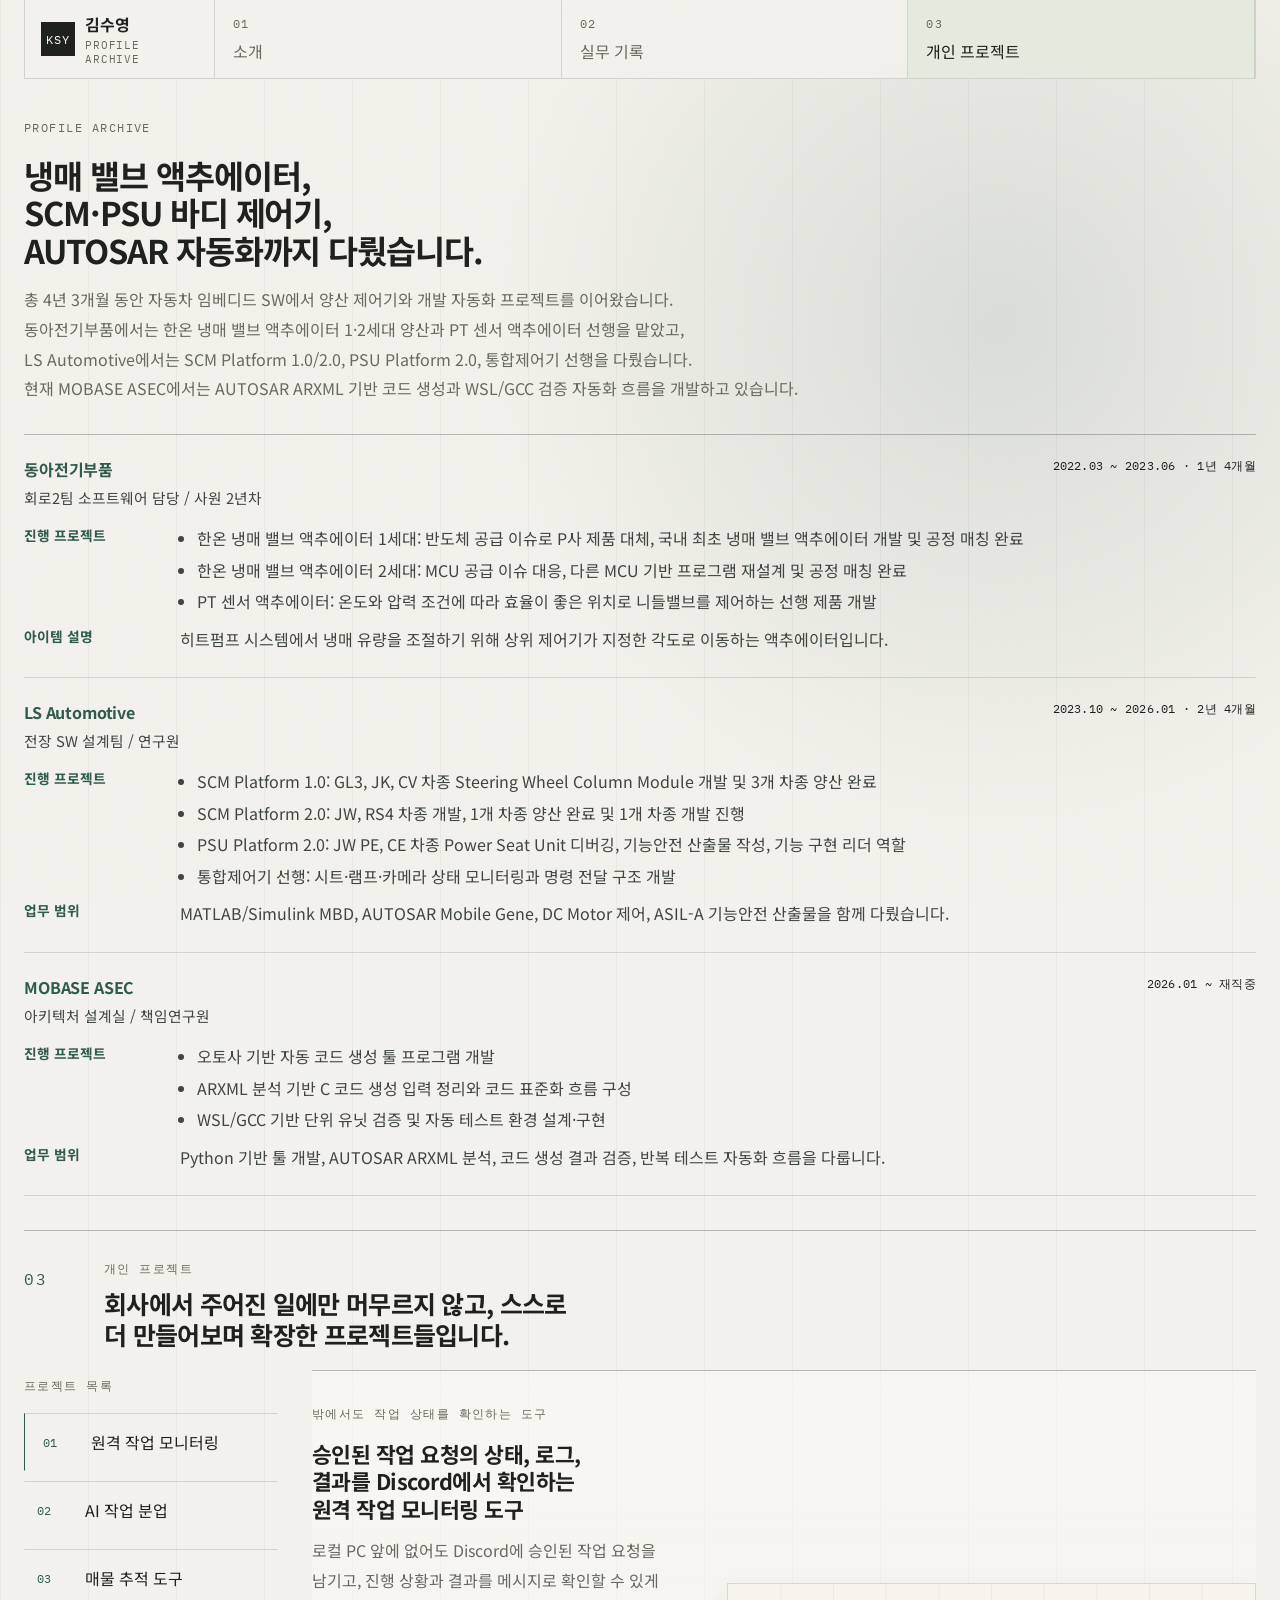
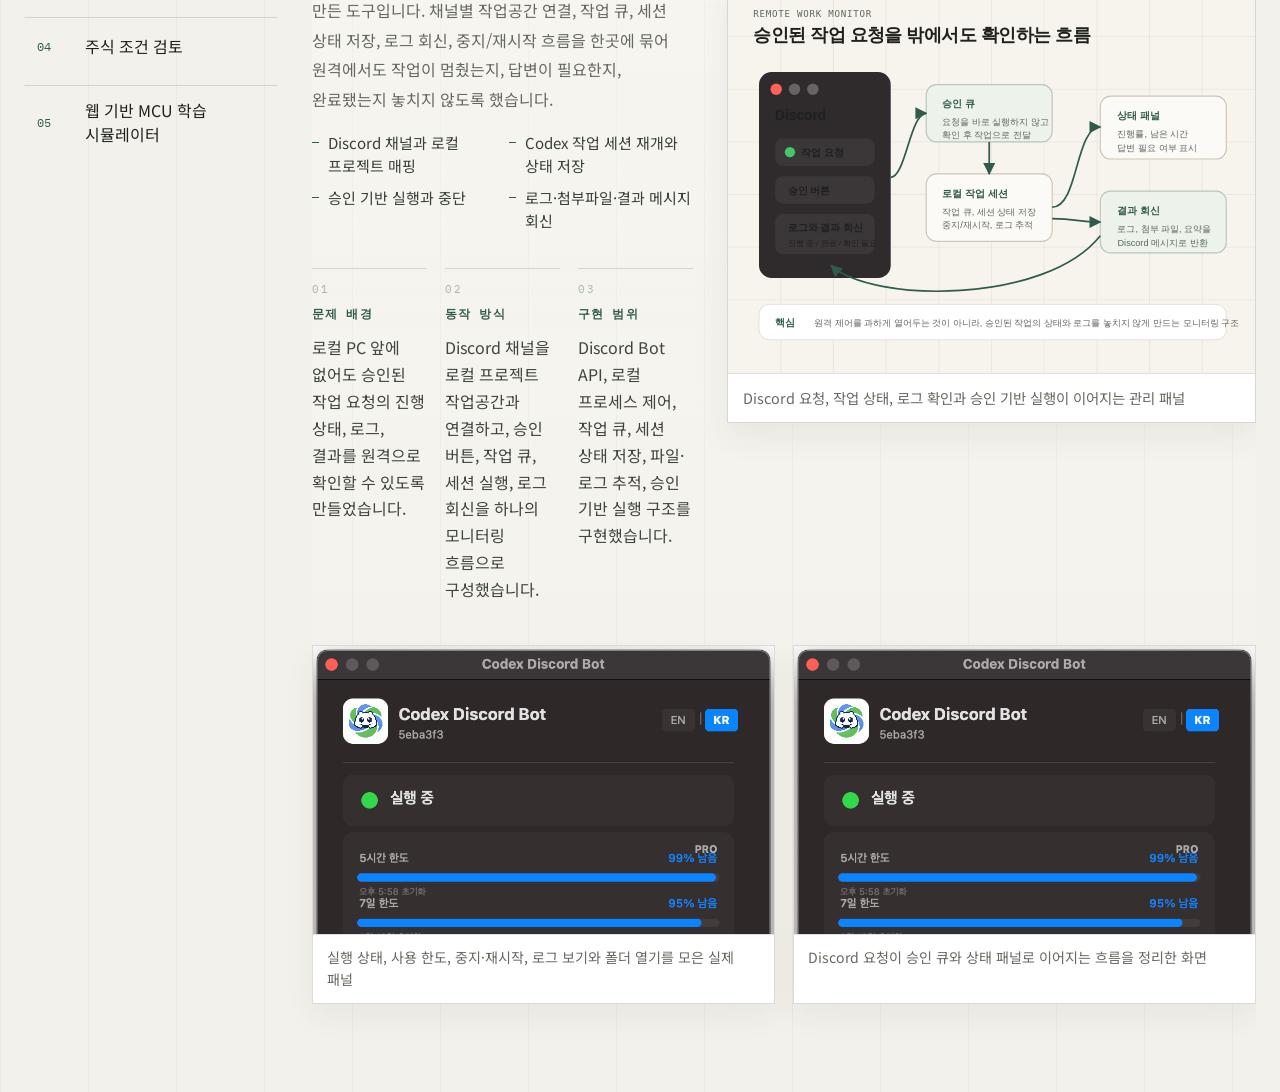
==== index.html @ 0f44d592 "Restructure career records from resume sources" ====
<!doctype html>
<html lang="ko">
  <head>
    <meta charset="UTF-8" />
    <meta name="viewport" content="width=device-width, initial-scale=1.0" />
    <title>김수영 | Profile Archive</title>
    <meta
      name="description"
      content="한온 냉매 밸브 액추에이터, SCM·PSU 바디 제어기, AUTOSAR 코드 생성 자동화 경험을 정리한 김수영의 프로필 아카이브입니다."
    />
    <meta property="og:title" content="김수영 | Profile Archive" />
    <meta
      property="og:description"
      content="반복되는 문제를 구조화하고, 상태와 기록, 검증이 남는 도구로 바꾸는 개발자의 프로필 아카이브입니다."
    />
    <meta property="og:type" content="website" />
    <meta property="og:image" content="./site_preview.png" />
    <link rel="preconnect" href="https://fonts.googleapis.com" />
    <link rel="preconnect" href="https://fonts.gstatic.com" crossorigin />
    <link
      href="https://fonts.googleapis.com/css2?family=IBM+Plex+Mono:wght@400;500;600&family=Noto+Sans+KR:wght@400;500;600;700;800&display=swap"
      rel="stylesheet"
    />
    <link rel="stylesheet" href="./styles.css" />
  </head>
  <body>
    <a class="skip-link" href="#content">본문으로 건너뛰기</a>

    <header class="site-header">
      <a class="brand" href="#top" aria-label="처음으로">
        <span class="brand-mark">KSY</span>
        <span>
          <strong>김수영</strong>
          <small>profile archive</small>
        </span>
      </a>

      <nav class="tab-nav" aria-label="주요 화면">
        <button class="tab-button" type="button" data-panel="intro">
          <span>01</span>
          소개
        </button>
        <button class="tab-button" type="button" data-panel="career">
          <span>02</span>
          실무 기록
        </button>
        <button class="tab-button is-active" type="button" data-panel="projects">
          <span>03</span>
          개인 프로젝트
        </button>
      </nav>
    </header>

    <main id="content" class="site-main">
      <section id="top" class="hero">
        <div class="hero-copy">
          <p class="eyebrow">Profile archive</p>
          <h1>냉매 밸브 액추에이터,<br />SCM·PSU 바디 제어기,<br />AUTOSAR 자동화까지 다뤘습니다.</h1>
          <p>
            총 4년 3개월 동안 자동차 임베디드 SW에서 양산 제어기와 개발 자동화 프로젝트를 이어왔습니다.<br />
            동아전기부품에서는 한온 냉매 밸브 액추에이터 1·2세대 양산과 PT 센서 액추에이터 선행을 맡았고,<br />
            LS Automotive에서는 SCM Platform 1.0/2.0, PSU Platform 2.0, 통합제어기 선행을 다뤘습니다.<br />
            현재 MOBASE ASEC에서는 AUTOSAR ARXML 기반 코드 생성과 WSL/GCC 검증 자동화 흐름을 개발하고 있습니다.
          </p>
          <section class="resume-ledger" aria-label="회사별 진행 프로젝트 요약">
            <article class="resume-entry">
              <header>
                <div>
                  <h2>동아전기부품</h2>
                  <p>회로2팀 소프트웨어 담당 / 사원 2년차</p>
                </div>
                <time>2022.03 ~ 2023.06 · 1년 4개월</time>
              </header>
              <div class="resume-entry-body">
                <strong>진행 프로젝트</strong>
                <ul>
                  <li>한온 냉매 밸브 액추에이터 1세대: 반도체 공급 이슈로 P사 제품 대체, 국내 최초 냉매 밸브 액추에이터 개발 및 공정 매칭 완료</li>
                  <li>한온 냉매 밸브 액추에이터 2세대: MCU 공급 이슈 대응, 다른 MCU 기반 프로그램 재설계 및 공정 매칭 완료</li>
                  <li>PT 센서 액추에이터: 온도와 압력 조건에 따라 효율이 좋은 위치로 니들밸브를 제어하는 선행 제품 개발</li>
                </ul>
                <strong>아이템 설명</strong>
                <p>히트펌프 시스템에서 냉매 유량을 조절하기 위해 상위 제어기가 지정한 각도로 이동하는 액추에이터입니다.</p>
              </div>
            </article>

            <article class="resume-entry">
              <header>
                <div>
                  <h2>LS Automotive</h2>
                  <p>전장 SW 설계팀 / 연구원</p>
                </div>
                <time>2023.10 ~ 2026.01 · 2년 4개월</time>
              </header>
              <div class="resume-entry-body">
                <strong>진행 프로젝트</strong>
                <ul>
                  <li>SCM Platform 1.0: GL3, JK, CV 차종 Steering Wheel Column Module 개발 및 3개 차종 양산 완료</li>
                  <li>SCM Platform 2.0: JW, RS4 차종 개발, 1개 차종 양산 완료 및 1개 차종 개발 진행</li>
                  <li>PSU Platform 2.0: JW PE, CE 차종 Power Seat Unit 디버깅, 기능안전 산출물 작성, 기능 구현 리더 역할</li>
                  <li>통합제어기 선행: 시트·램프·카메라 상태 모니터링과 명령 전달 구조 개발</li>
                </ul>
                <strong>업무 범위</strong>
                <p>MATLAB/Simulink MBD, AUTOSAR Mobile Gene, DC Motor 제어, ASIL-A 기능안전 산출물을 함께 다뤘습니다.</p>
              </div>
            </article>

            <article class="resume-entry">
              <header>
                <div>
                  <h2>MOBASE ASEC</h2>
                  <p>아키텍처 설계실 / 책임연구원</p>
                </div>
                <time>2026.01 ~ 재직중</time>
              </header>
              <div class="resume-entry-body">
                <strong>진행 프로젝트</strong>
                <ul>
                  <li>오토사 기반 자동 코드 생성 툴 프로그램 개발</li>
                  <li>ARXML 분석 기반 C 코드 생성 입력 정리와 코드 표준화 흐름 구성</li>
                  <li>WSL/GCC 기반 단위 유닛 검증 및 자동 테스트 환경 설계·구현</li>
                </ul>
                <strong>업무 범위</strong>
                <p>Python 기반 툴 개발, AUTOSAR ARXML 분석, 코드 생성 결과 검증, 반복 테스트 자동화 흐름을 다룹니다.</p>
              </div>
            </article>
          </section>
        </div>
      </section>

      <section class="panel" data-panel="intro" hidden>
        <div class="panel-head">
          <p class="panel-number">01</p>
          <div>
            <p class="eyebrow">소개</p>
            <h2>복잡한 일을 사람이 이해하고 다시 확인할 수 있는 구조로 정리합니다.</h2>
          </div>
        </div>

        <div class="intro-layout">
          <article class="intro-lead">
            <h3>제가 일을 바라보는 방식</h3>
            <p>
              자동차 임베디드 실무에서 모터 제어, 바디 제어기, AUTOSAR 자동화처럼 작은 판단 차이가
              실제 동작과 검증 결과로 이어지는 일을 해왔습니다. 개인 프로젝트에서는 그 경험을 바탕으로
              놓치기 쉬운 상태, 반복해서 확인해야 하는 정보, 혼자 보기 어려운 흐름을 화면과 기록으로 정리했습니다.
            </p>
          </article>
          <div class="principle-strip">
            <article>
              <span>01</span>
              <strong>하는 일</strong>
              <p>상태가 흩어진 작업을 입력, 판단, 실행, 기록 흐름으로 나눕니다.</p>
            </article>
            <article>
              <span>02</span>
              <strong>중요하게 보는 것</strong>
              <p>화면에서 확인되는 결과와 다시 추적 가능한 로그를 남깁니다.</p>
            </article>
            <article>
              <span>03</span>
              <strong>그래서 만든 것</strong>
              <p>원격 작업 관리, 매물 추적, 조건 검토, MCU 학습처럼 실제로 써볼 도구를 만들었습니다.</p>
            </article>
          </div>
        </div>
      </section>

      <section class="panel" data-panel="career" hidden>
        <div class="panel-head">
          <p class="panel-number">02</p>
          <div>
            <p class="eyebrow">실무 기록</p>
            <h2>이력서에 적힌 회사별 프로젝트를 실제 개발 범위와 검증 자료 기준으로 다시 펼쳤습니다.</h2>
          </div>
        </div>

        <section class="career-lab" aria-label="실무 프로젝트 상세">
          <aside class="career-index">
            <p class="index-label">실무 프로젝트</p>
            <button class="career-button is-active" type="button" data-career="donga">
              <span>01</span>
              동아전기부품 · 액추에이터
            </button>
            <button class="career-button" type="button" data-career="ls">
              <span>02</span>
              LS Automotive · SCM / PSU
            </button>
            <button class="career-button" type="button" data-career="mobase">
              <span>03</span>
              MOBASE ASEC · AUTOSAR 자동화
            </button>
          </aside>

          <div class="career-stage">
            <article class="career-detail is-active" data-career="donga">
              <div class="career-copy">
                <p class="career-meta">2022.03 ~ 2023.06 · 회로2팀 SW담당</p>
                <h3>냉매 밸브 액추에이터를 목표 위치까지 움직이는 PMSM 모터 제어 SW</h3>
                <p>
                  히트펌프 냉매 유로가 목표 위치까지 열리고 닫히도록 모터 구동 시퀀스와 위치 판단 로직을 구현·검증했습니다.
                  PMSM 모터의 회전이 기어와 액추에이터를 거쳐 실제 유로 개폐로 이어지는 구조였고,
                  센서형 히트펌프 액추에이터와 센서리스 PT 액추에이터의 위치 판단, STALL 감지, 재동작 흐름을 다뤘습니다.
                </p>
                <div class="career-resume-card">
                  <section>
                    <strong>진행 프로젝트</strong>
                    <ul>
                      <li>한온 냉매 밸브 액추에이터 1세대: 반도체 수급 이슈 대응, 국내 최초 냉매 밸브 액추에이터 개발 및 공정 매칭 완료</li>
                      <li>한온 냉매 밸브 액추에이터 2세대: MCU 변경에 따른 프로그램 재설계와 공정 매칭 완료</li>
                      <li>PT 센서 액추에이터: 온도·압력 조건에 따른 니들밸브 목표 위치 제어 선행 개발</li>
                    </ul>
                  </section>
                  <section>
                    <strong>직접 구현</strong>
                    <p>PMSM 180°/120° 통전, 6 FET 구동, zero crossing 판단, 역기전력 기반 위치 계산, STALL 감지와 재동작, 목표 위치 정지 로직을 맡았습니다.</p>
                  </section>
                  <section>
                    <strong>문제 대응</strong>
                    <p>센서 노이즈, Driver IC 이상 동작, GND 전위차, MCU 변경 같은 HW-SW 통합 이슈를 실제 단품과 공정 조건에 맞춰 디버깅했습니다.</p>
                  </section>
                </div>
              </div>
              <div class="career-source-stack">
                <figure class="project-visual career-visual">
                  <img src="./assets/career_source_donga.png" alt="동아전기부품 냉매 밸브 액추에이터 SW 개발 이력 정리 슬라이드" />
                  <figcaption>이력 정리 PPT의 동아전기부품 프로젝트 요약</figcaption>
                </figure>
                <figure class="project-visual career-visual">
                  <img src="./assets/dev_summary_page_01.png" alt="액추에이터 개발 요약과 모터 제어 구조" />
                  <figcaption>모터 제어 로직과 냉매 밸브 액추에이터 동작 관계</figcaption>
                </figure>
              </div>
            </article>

            <article class="career-detail" data-career="ls" hidden>
              <div class="career-copy">
                <p class="career-meta">2023.10 ~ 2025.12 · 전장 SW 설계팀</p>
                <h3>SCM, PSU, 통합제어기 선행에서 입력·통신·진단·기능안전을 연결했습니다.</h3>
                <p>
                  MATLAB/Simulink와 AUTOSAR 설계 환경을 활용해 조향 컬럼 모듈, 파워 시트 유닛, 통합제어기 선행 과제를 다뤘습니다.
                  운전자 입력이 DC 모터 드라이버, CAN/LIN 통신, 진단 조건, 기능안전 산출물로 이어지는 흐름을 정리하고,
                  실제 단품 동작과 시뮬레이션 환경의 task 순서·주기를 맞춰 검증했습니다.
                </p>
                <div class="career-resume-card">
                  <section>
                    <strong>진행 프로젝트</strong>
                    <ul>
                      <li>SCM Platform 1.0: GL3 / JK / CV 차종, Steering Wheel Column Module 3개 차종 양산 완료</li>
                      <li>SCM Platform 2.0: JW / RS4 차종, 1개 차종 양산 완료 및 1개 차종 개발 진행</li>
                      <li>PSU Platform 2.0: JW PE / CE 차종, 디버깅·기능안전 산출물 작성·기능 구현 리더 역할</li>
                      <li>통합제어기 선행: 시트·램프·카메라 모니터링과 명령 전달 구조 개발</li>
                    </ul>
                  </section>
                  <section>
                    <strong>직접 구현</strong>
                    <p>AUTOSAR Mobile Gene와 MATLAB/Simulink 환경에서 runnable, interface, event, RTE 흐름을 맞추고 DC 모터 제어·진단·Fail-safe 로직을 검토했습니다.</p>
                  </section>
                  <section>
                    <strong>검증 방식</strong>
                    <p>실제 SW task 순서와 주기를 맞춘 시뮬레이션 환경을 구성하고, 단품 동작으로 시트·핸들 위치 제어와 드라이버 IC 이슈를 확인했습니다.</p>
                  </section>
                </div>
              </div>
              <div class="career-source-stack">
                <figure class="project-visual career-visual">
                  <img src="./assets/career_source_ls.png" alt="LS Automotive 바디 제어기 SCM PSU 개발 이력 정리 슬라이드" />
                  <figcaption>이력 정리 PPT의 LS Automotive SCM / PSU 프로젝트 요약</figcaption>
                </figure>
                <figure class="project-visual career-visual">
                  <img src="./assets/dev_summary_page_02.png" alt="자동차 BODY 제어기 SCM PSU 개발 요약과 검증 흐름" />
                  <figcaption>MATLAB 설계, DC 모터 드라이버, 단품 검증 흐름</figcaption>
                </figure>
              </div>
            </article>

            <article class="career-detail" data-career="mobase" hidden>
              <div class="career-copy">
                <p class="career-meta">2026.01 ~ 재직중 · 아키텍처 설계실</p>
                <h3>ARXML 설정값을 코드 생성과 WSL/GCC 기반 검증 흐름으로 연결했습니다.</h3>
                <p>
                  AUTOSAR 구조에서 반복되는 설정 확인과 코드 생성 입력을 자동화하는 방향으로 작업했습니다.
                  ARXML을 분석해 일관성 있는 C 코드 생성 입력으로 변환하고, 생성 결과를 WSL/GCC 환경에서 단위 검증할 수 있도록
                  파이프라인을 구성해 사람이 옮기던 설정 누락과 반복 검증 부담을 줄이는 데 초점을 맞췄습니다.
                </p>
                <div class="career-resume-card">
                  <section>
                    <strong>진행 프로젝트</strong>
                    <ul>
                      <li>오토사 기반 자동 코드 생성 툴 프로그램 개발</li>
                      <li>ARXML 파싱 결과를 일관성 있는 C 코드 생성 입력으로 정리</li>
                      <li>WSL/GCC 기반 단위 유닛 검증과 자동 테스트 환경 설계·구현</li>
                    </ul>
                  </section>
                  <section>
                    <strong>직접 구현</strong>
                    <p>Python 기반으로 AUTOSAR ARXML 설정을 분석하고, 코드 생성 전후의 입력값과 검증 흐름을 사람이 반복 확인하지 않아도 추적할 수 있게 구성했습니다.</p>
                  </section>
                  <section>
                    <strong>검증 방식</strong>
                    <p>생성된 코드가 WSL/GCC 환경에서 빌드·단위 검증까지 이어지도록 파이프라인을 나누고, 자동 테스트 로그로 결과를 확인하는 구조를 만들었습니다.</p>
                  </section>
                </div>
              </div>
              <div class="career-source-stack">
                <figure class="project-visual career-visual">
                  <img src="./assets/career_source_mobase.png" alt="MOBASE ASEC 오토사 기반 자동 코드 생성 툴 개발 이력 정리 슬라이드" />
                  <figcaption>이력 정리 PPT의 MOBASE ASEC AUTOSAR 자동화 프로젝트 요약</figcaption>
                </figure>
                <figure class="project-visual career-visual">
                  <img src="./assets/diagram_mobase_autosar_pipeline.png" alt="AUTOSAR ARXML 코드 생성 및 WSL GCC 검증 자동화 흐름" />
                  <figcaption>ARXML 입력 → 코드 생성 → WSL/GCC 빌드 → 단위 검증 파이프라인</figcaption>
                </figure>
              </div>
            </article>
          </div>
        </section>
      </section>

      <section class="panel is-active" data-panel="projects">
        <div class="panel-head project-head">
          <p class="panel-number">03</p>
          <div>
            <p class="eyebrow">개인 프로젝트</p>
            <h2>회사에서 주어진 일에만 머무르지 않고, 스스로 더 만들어보며 확장한 프로젝트들입니다.</h2>
          </div>
        </div>

        <section class="project-lab" aria-label="개인 프로젝트">
          <aside class="project-index">
            <p class="index-label">프로젝트 목록</p>
            <button class="project-button is-active" type="button" data-project="ops">
              <span>01</span>
              원격 작업 모니터링
            </button>
            <button class="project-button" type="button" data-project="board">
              <span>02</span>
              AI 작업 분업
            </button>
            <button class="project-button" type="button" data-project="market">
              <span>03</span>
              매물 추적 도구
            </button>
            <button class="project-button" type="button" data-project="stock">
              <span>04</span>
              주식 조건 검토
            </button>
            <button class="project-button" type="button" data-project="mcu">
              <span>05</span>
              웹 기반 MCU 학습 시뮬레이터
            </button>
          </aside>

          <div class="project-stage">
            <article class="project-detail is-active" data-project="ops">
              <div class="project-copy">
                <p class="project-kicker">밖에서도 작업 상태를 확인하는 도구</p>
                <h3>승인된 작업 요청의 상태, 로그, 결과를 Discord에서 확인하는 원격 작업 모니터링 도구</h3>
                <p>
                  로컬 PC 앞에 없어도 Discord에 승인된 작업 요청을 남기고, 진행 상황과 결과를 메시지로 확인할 수 있게 만든 도구입니다.
                  채널별 작업공간 연결, 작업 큐, 세션 상태 저장, 로그 회신, 중지/재시작 흐름을 한곳에 묶어
                  원격에서도 작업이 멈췄는지, 답변이 필요한지, 완료됐는지 놓치지 않도록 했습니다.
                </p>
                <ul class="feature-list">
                  <li>Discord 채널과 로컬 프로젝트 매핑</li>
                  <li>Codex 작업 세션 재개와 상태 저장</li>
                  <li>승인 기반 실행과 중단</li>
                  <li>로그·첨부파일·결과 메시지 회신</li>
                </ul>
                <dl class="proof-list">
                  <div>
                    <dt>문제 배경</dt>
                    <dd>로컬 PC 앞에 없어도 승인된 작업 요청의 진행 상태, 로그, 결과를 원격으로 확인할 수 있도록 만들었습니다.</dd>
                  </div>
                  <div>
                    <dt>동작 방식</dt>
                    <dd>Discord 채널을 로컬 프로젝트 작업공간과 연결하고, 승인 버튼, 작업 큐, 세션 실행, 로그 회신을 하나의 모니터링 흐름으로 구성했습니다.</dd>
                  </div>
                  <div>
                    <dt>구현 범위</dt>
                    <dd>Discord Bot API, 로컬 프로세스 제어, 작업 큐, 세션 상태 저장, 파일·로그 추적, 승인 기반 실행 구조를 구현했습니다.</dd>
                  </div>
                </dl>
              </div>
              <figure class="project-visual project-visual--diagram">
                <img src="./assets/visual_project_remote_monitor.svg" alt="Discord 기반 원격 작업 모니터링 구조도" />
                <figcaption>Discord 요청, 작업 상태, 로그 확인과 승인 기반 실행이 이어지는 관리 패널</figcaption>
              </figure>
              <div class="project-screens" aria-label="원격 작업 모니터링 실제 화면">
                <figure>
                  <img src="./assets/discord_agent_panel_kr.png" alt="Discord Bot 원격 작업 관리 패널 실제 화면" />
                  <figcaption>실행 상태, 사용 한도, 중지·재시작, 로그 보기와 폴더 열기를 모은 실제 패널</figcaption>
                </figure>
                <figure>
                  <img src="./assets/project_ops_preview.png" alt="Discord 요청과 작업 상태 흐름을 정리한 화면" />
                  <figcaption>Discord 요청이 승인 큐와 상태 패널로 이어지는 흐름을 정리한 화면</figcaption>
                </figure>
              </div>
            </article>

            <article class="project-detail project-detail--media-below" data-project="board" hidden>
              <div class="project-copy">
                <p class="project-kicker">AI에게 일을 나누어 맡기는 작업 구조</p>
                <h3>작업을 역할별 세션으로 분리하고, 산출물과 결정 이력을 한곳에서 비교하는 작업 보드</h3>
                <p>
                  하나의 AI 세션에 모든 일을 맡기지 않고, 조사·구현·검증·리뷰를 역할별로 나누기 위한 작업 환경입니다.
                  각 세션의 중간 결과와 결정 이력을 한곳에 모아 비교하고, 충돌이나 빠진 부분을 다시 확인할 수 있도록 구성했습니다.
                  요청을 작업 단위로 쪼개고, 에이전트별 결과를 다시 합치는 흐름을 실험했습니다.
                </p>
                <ul class="feature-list">
                  <li>역할별 AI 작업 세션 분리</li>
                  <li>작업 번호, 문제, 대화 기록 정리</li>
                  <li>작업 중단·재시도·재배정 흐름</li>
                  <li>사람이 개입하는 승인 큐</li>
                </ul>
              </div>
              <figure class="project-visual project-visual--diagram project-visual--wide">
                <img src="./assets/visual_project_agent_board.svg" alt="여러 AI 작업 세션이 역할별로 나뉘어 결과를 합치는 구조도" />
                <figcaption>하나의 작업판에서 여러 Codex 세션이 역할을 나누고, 결과를 공유한 뒤 메인 세션에서 통합하는 구조</figcaption>
              </figure>
              <dl class="proof-list">
                <div>
                  <dt>문제 배경</dt>
                  <dd>큰 작업을 단일 에이전트로 처리하면 조사, 구현, 리뷰가 섞여 누락이나 판단 오류를 늦게 발견하기 쉽습니다.</dd>
                </div>
                <div>
                  <dt>동작 방식</dt>
                  <dd>요청을 역할별 세션으로 나누고, 각 세션의 상태·결정·산출물을 기록한 뒤 메인 보드에서 진행 상황과 충돌 지점을 통합 관리합니다.</dd>
                </div>
                <div>
                    <dt>구현 범위</dt>
                    <dd>작업 분해 설계, 세션 상태 모델링, 산출물 추적, 충돌 감지, 리뷰 흐름, 파일 기반 로그 관리를 구현했습니다.</dd>
                </div>
              </dl>
              <div class="project-screens project-screens--wide" aria-label="AI 작업 분업 보드 실제 화면">
                <figure>
                  <img src="./assets/codexteam_workrooms.png" alt="Codex Team 작업 방과 리뷰 케이스 화면" />
                  <figcaption>에이전트별 작업방, 리뷰 케이스, 토론 흐름을 한 화면에서 추적하는 실제 보드</figcaption>
                </figure>
                <figure>
                  <img src="./assets/codexteam_organization.png" alt="Codex Team 에이전트 조직 화면" />
                  <figcaption>역할별 에이전트와 작업 상태를 나누어 보는 조직/운영 화면</figcaption>
                </figure>
              </div>
            </article>

            <article class="project-detail" data-project="market" hidden>
              <div class="project-copy">
                <p class="project-kicker">중고거래 매물 추적</p>
                <h3>여러 중고거래 사이트의 후보를 수집·정리해 한 화면에서 비교하는 매물 추적 도구</h3>
                <p>
                  중고나라, 번개장터처럼 여러 사이트에 흩어진 관심 매물을 모아 가격, 등록 시점, 상태, 확인 포인트를 비교하는 도구입니다.
                  허용된 범위의 검색 결과를 수집하고, 병합, 스케줄링, 알림 흐름을 나누어 기준가 대비 편차·중복 제거·주의 신호·확인 우선순위를 계산했습니다.
                  자동 구매가 아니라 관심 후보를 빠르게 비교하는 화면으로 정리했습니다.
                </p>
                <ul class="feature-list">
                  <li>사이트마다 다른 매물 정보 정리</li>
                  <li>기준가 대비 편차와 후보 비교</li>
                  <li>중복되거나 관련 없는 매물 제외</li>
                  <li>주의해서 볼 항목과 알림 흐름</li>
                </ul>
                <dl class="proof-list">
                  <div>
                    <dt>문제 배경</dt>
                    <dd>여러 사이트에 흩어진 매물을 반복 검색하고 가격·상태·등록 시점을 직접 비교하는 시간을 줄이기 위해 만들었습니다.</dd>
                  </div>
                  <div>
                    <dt>동작 방식</dt>
                    <dd>사이트별 검색 결과를 공통 데이터 구조로 정리하고, 키워드·가격 범위·상태·중복 여부로 필터링한 뒤 관심 조건에 맞는 매물을 축적하고 알림으로 전달합니다.</dd>
                  </div>
                  <div>
                    <dt>구현 범위</dt>
                    <dd>검색 조건 관리, 데이터 수집·정리, 중복 제거, 가격 이력 저장, 필터링 로직, 스케줄러, Discord 알림 연동을 구현했습니다.</dd>
                  </div>
                </dl>
              </div>
              <figure class="project-visual project-visual--diagram">
                <img src="./assets/visual_project_market_tracker.svg" alt="중고거래 매물 수집, 필터링, 후보 비교 흐름도" />
                <figcaption>검색 키워드, 사이트별 후보, 가격 범위와 병합 결과를 한 화면에서 비교하는 매물 추적 화면</figcaption>
              </figure>
              <div class="project-screens" aria-label="중고거래 매물 추적 실제 화면">
                <figure>
                  <img src="./assets/used_market_radar_clean.png" alt="중고 매물 레이더 대시보드 화면" />
                  <figcaption>키워드, 사이트, 가격 범위, 후보 병합 결과를 한 화면에서 확인하는 대시보드</figcaption>
                </figure>
                <figure>
                  <img src="./assets/used_market_radar_overview.png" alt="중고거래 매물 비교 개요 화면" />
                  <figcaption>사이트별 후보와 비교 기준을 정리한 초기 화면</figcaption>
                </figure>
              </div>
            </article>

            <article class="project-detail project-detail--media-below" data-project="stock" hidden>
              <div class="project-copy">
                <p class="project-kicker">주식 조건 검토 도구</p>
                <h3>주식 조건과 실행 기록을 따로 확인하는 개인용 검토 화면</h3>
                <p>
                  관심 종목, 차트 조건, 보유 상태, 주문 이력, 실행 전 체크 항목을 나누어 보여주는 개인용 검토 도구입니다.
                  매매를 대신 판단하는 화면이 아니라, 어떤 조건을 보고 어떤 상태에서 실행했는지 기록을 남기기 위해 구성했습니다.
                  실행 전에는 데이터 최신성, 매수 가능 시간, 손실 한도, 보유·미체결 주문 같은 안전 확인 단계를 분리했습니다.
                </p>
                <ul class="feature-list">
                  <li>MA·ATR·거래량·RS 기반 후보 검토</li>
                  <li>후보 종목·포지션·주문 이력 분리</li>
                  <li>실행 전 안전 확인 단계</li>
                  <li>모의/실행 모드 상태 기록</li>
                </ul>
                <dl class="proof-list">
                  <div>
                    <dt>문제 배경</dt>
                    <dd>조건 분석, 차트 해석, 후보 종목, 주문 상태가 섞이면 어떤 근거로 판단했는지 추적하기 어렵기 때문에 실행 전 검토 흐름을 분리했습니다.</dd>
                  </div>
                  <div>
                    <dt>동작 방식</dt>
                    <dd>조건 검색, 규칙 기반 후보 점검 결과, 실행 계획, 보유 포지션, 주문 이력을 분리하고, 실행 전 데이터 최신성·매수 가능 시간·안전 조건을 확인하도록 구성했습니다.</dd>
                  </div>
                  <div>
                    <dt>구현 범위</dt>
                    <dd>주식 API 연동, 조건식 평가, 시세 데이터 처리, 주문 상태 추적, 모의/실행 모드 분리, 실행 전 안전 확인 단계를 구현했습니다.</dd>
                  </div>
                </dl>
              </div>
              <figure class="project-visual project-visual--wide">
                <img src="./assets/kiwom_stock_detail_rs.png" alt="KIWOM 종목 상세 가격 흐름과 박스권 차트 화면" />
                <figcaption>종목 상세에서 가격 흐름, 박스권, 거래량, RS 비교를 함께 확인하는 차트 화면</figcaption>
              </figure>
              <div class="project-screens project-screens--wide" aria-label="주식 조건 검토 실제 화면">
                <figure>
                  <img src="./assets/visual_project_stock_review.svg" alt="주식 조건 검토와 실행 전 안전 확인 흐름도" />
                  <figcaption>조건 평가, 보유 상태, 주문 이력, 실행 전 확인을 분리한 구조도</figcaption>
                </figure>
                <figure>
                  <img src="./assets/kiwom_scan_overview.png" alt="KIWOM 종목 스캔 작업대 화면" />
                  <figcaption>추천 작업대, 필터, 결과표를 한 화면에서 관리하는 종목 스캔 화면</figcaption>
                </figure>
                <figure>
                  <img src="./assets/kiwom_autotrade_positions.png" alt="KIWOM 자동매매 포지션 관리 화면" />
                  <figcaption>모의/실거래 상태와 포지션 흐름을 따로 확인하는 자동매매 관리 화면</figcaption>
                </figure>
              </div>
            </article>

            <article class="project-detail project-detail--wide" data-project="mcu" hidden>
              <div class="project-copy">
                <p class="project-kicker">장비 없이 흐름을 확인하는 MCU 학습 도구</p>
                <h3>코드를 실행하면 MCU 내부 상태가 어떻게 바뀌는지 보여주는 웹 학습 도구</h3>
                <p>
                  브라우저에서 코드를 입력하고 실행하면 가상 보드, 레지스터 상태, 입력값, 주변장치 신호 흐름을 함께 확인할 수 있는 학습용 시뮬레이터입니다.
                  Monaco 코드 편집기와 Web Worker 실행 환경을 분리하고, GPIO/ADC/PWM/UART/EXTI 레지스터 맵,
                  홀 센서 인터럽트와 모터 상태 변화를 tick 단위로 관찰할 수 있게 구성했습니다.
                </p>
                <ul class="feature-list">
                  <li>Monaco 기반 펌웨어 코드 입력</li>
                  <li>Web Worker 기반 가상 실행</li>
                  <li>GPIO·ADC·PWM·UART 상태 표시</li>
                  <li>Step/Run/Pause/Reset 관찰</li>
                </ul>
                <dl class="proof-list">
                  <div>
                    <dt>문제 배경</dt>
                    <dd>실제 장비 없이도 코드 실행에 따른 레지스터, GPIO, ADC, PWM, UART 상태 변화를 한 화면에서 학습할 수 있도록 만들었습니다.</dd>
                  </div>
                  <div>
                    <dt>동작 방식</dt>
                    <dd>브라우저에서 코드를 입력하고 Web Worker로 가상 실행을 분리한 뒤, 실행 단계에 따라 레지스터와 주변장치 신호 변화를 시각적으로 업데이트합니다.</dd>
                  </div>
                  <div>
                    <dt>구현 범위</dt>
                    <dd>Monaco Editor, Web Worker, 가상 MCU 상태 모델, GPIO·ADC·PWM·UART 시뮬레이션, Step/Run/Pause 제어 로직을 구현했습니다.</dd>
                  </div>
                </dl>
              </div>
              <figure class="project-visual project-visual--diagram project-visual--wide">
                <img src="./assets/visual_project_mcu_simulator.svg" alt="코드 실행에 따른 MCU 레지스터와 주변장치 신호 흐름도" />
                <figcaption>코드 입력, 빌드/실행, 레지스터 설정, 입력값과 주변장치 신호 흐름을 함께 확인하는 교육용 MCU 가상화 화면</figcaption>
              </figure>
              <div class="project-screens project-screens--wide" aria-label="MCU 학습 시뮬레이터 실제 화면">
                <figure>
                  <img src="./assets/virtual_mcu_schematic_focus.png" alt="MCU, H-Bridge Driver, 전류 센스, 액추에이터가 보이는 회로 시뮬레이션 화면" />
                  <figcaption>MCU, H-Bridge Driver, 전류 센스, 액추에이터 신호 연결이 잘 보이도록 다시 잡은 실제 화면</figcaption>
                </figure>
                <figure>
                  <img src="./assets/virtual_mcu_editor.png" alt="Virtual MCU 코드 편집과 실행 화면" />
                  <figcaption>코드 입력, 빌드, 실행, 상태 확인을 브라우저 안에서 연결한 학습 화면</figcaption>
                </figure>
              </div>
            </article>
          </div>
        </section>
      </section>

    </main>

    <script>
      (() => {
        const buttons = Array.from(document.querySelectorAll(".tab-button"));
        const panels = Array.from(document.querySelectorAll(".panel"));
        const projectButtons = Array.from(document.querySelectorAll(".project-button"));
        const projectDetails = Array.from(document.querySelectorAll(".project-detail"));
        const careerButtons = Array.from(document.querySelectorAll(".career-button"));
        const careerDetails = Array.from(document.querySelectorAll(".career-detail"));

        function activatePanel(panelName) {
          buttons.forEach((button) => {
            const active = button.dataset.panel === panelName;
            button.classList.toggle("is-active", active);
            button.setAttribute("aria-current", active ? "page" : "false");
          });

          panels.forEach((panel) => {
            const active = panel.dataset.panel === panelName;
            panel.classList.toggle("is-active", active);
            panel.hidden = !active;
          });
        }

        function activateProject(projectName) {
          projectButtons.forEach((button) => {
            const active = button.dataset.project === projectName;
            button.classList.toggle("is-active", active);
            button.setAttribute("aria-current", active ? "true" : "false");
          });

          projectDetails.forEach((detail) => {
            const active = detail.dataset.project === projectName;
            detail.classList.toggle("is-active", active);
            detail.hidden = !active;
          });
        }

        function activateCareer(careerName) {
          careerButtons.forEach((button) => {
            const active = button.dataset.career === careerName;
            button.classList.toggle("is-active", active);
            button.setAttribute("aria-current", active ? "true" : "false");
          });

          careerDetails.forEach((detail) => {
            const active = detail.dataset.career === careerName;
            detail.classList.toggle("is-active", active);
            detail.hidden = !active;
          });
        }

        buttons.forEach((button) => {
          button.addEventListener("click", () => {
            activatePanel(button.dataset.panel);
            history.replaceState(null, "", `#${button.dataset.panel}`);
          });
        });

        projectButtons.forEach((button) => {
          button.addEventListener("click", () => {
            activatePanel("projects");
            activateProject(button.dataset.project);
            history.replaceState(null, "", `#project-${button.dataset.project}`);
          });
        });

        careerButtons.forEach((button) => {
          button.addEventListener("click", () => {
            activatePanel("career");
            activateCareer(button.dataset.career);
            history.replaceState(null, "", `#career-${button.dataset.career}`);
          });
        });

        const initialHash = decodeURIComponent(location.hash.replace("#", ""));
        if (initialHash.startsWith("project-")) {
          const projectName = initialHash.replace("project-", "");
          if (projectButtons.some((button) => button.dataset.project === projectName)) {
            activatePanel("projects");
            activateProject(projectName);
          }
        } else if (initialHash.startsWith("career-")) {
          const careerName = initialHash.replace("career-", "");
          if (careerButtons.some((button) => button.dataset.career === careerName)) {
            activatePanel("career");
            activateCareer(careerName);
          }
        } else if (buttons.some((button) => button.dataset.panel === initialHash)) {
          activatePanel(initialHash);
        }
      })();
    </script>
  </body>
</html>
---- styles.css ----
:root {
  --bg: #f3f1eb;
  --paper: #fbfaf6;
  --ink: #1f211d;
  --muted: #666a60;
  --faint: #8a8d83;
  --line: rgba(31, 33, 29, 0.14);
  --line-strong: rgba(31, 33, 29, 0.28);
  --accent: #2f5b49;
  --accent-soft: #dfe7dc;
  --warm: #ded3c1;
  --mono: "IBM Plex Mono", monospace;
  --sans: "Noto Sans KR", sans-serif;
}

* {
  box-sizing: border-box;
}

html {
  scroll-behavior: smooth;
}

body {
  margin: 0;
  color: var(--ink);
  background:
    radial-gradient(circle at 78% 12%, rgba(47, 91, 73, 0.13), transparent 32rem),
    linear-gradient(90deg, rgba(31, 33, 29, 0.045) 1px, transparent 1px),
    var(--bg);
  background-size: auto, 88px 100%, auto;
  font-family: var(--sans);
  text-rendering: optimizeLegibility;
  overflow-x: hidden;
  overflow-wrap: break-word;
  word-break: keep-all;
}

body::before {
  content: "";
  position: fixed;
  inset: 0;
  pointer-events: none;
  opacity: 0.16;
  background-image: url("data:image/svg+xml,%3Csvg xmlns='http://www.w3.org/2000/svg' width='160' height='160' viewBox='0 0 160 160'%3E%3Cfilter id='n'%3E%3CfeTurbulence type='fractalNoise' baseFrequency='0.82' numOctaves='2' stitchTiles='stitch'/%3E%3C/filter%3E%3Crect width='160' height='160' filter='url(%23n)' opacity='.1'/%3E%3C/svg%3E");
  mix-blend-mode: multiply;
}

button,
a {
  font: inherit;
}

a {
  color: inherit;
  text-decoration: none;
}

button {
  color: inherit;
}

img {
  display: block;
  width: 100%;
  height: auto;
}

.hero > *,
.panel-head > *,
.intro-layout > *,
.career-item > *,
.career-lab > *,
.career-detail > *,
.project-lab > *,
.project-detail > *,
.hero-copy,
.career-copy,
.project-copy {
  min-width: 0;
}

.skip-link {
  position: absolute;
  left: -999px;
  top: 12px;
  z-index: 10;
  padding: 10px 14px;
  background: var(--paper);
  border: 1px solid var(--line);
}

.skip-link:focus {
  left: 12px;
}

.site-header {
  position: relative;
  z-index: 5;
  display: grid;
  grid-template-columns: 190px minmax(0, 1fr);
  width: min(1440px, calc(100% - 48px));
  min-height: 66px;
  margin: 0 auto;
  background: rgba(243, 241, 235, 0.88);
  border-right: 1px solid var(--line);
  border-bottom: 1px solid var(--line);
  border-left: 1px solid var(--line);
  backdrop-filter: blur(18px);
}

.brand {
  display: grid;
  grid-template-columns: 34px minmax(0, 1fr);
  gap: 10px;
  align-items: center;
  padding: 12px 16px;
  border-right: 1px solid var(--line);
}

.brand-mark {
  display: grid;
  place-items: center;
  width: 34px;
  height: 34px;
  color: #fff;
  background: var(--ink);
  font-family: var(--mono);
  font-size: 0.76rem;
  letter-spacing: 0.08em;
}

.brand strong {
  display: block;
  font-size: 1rem;
  font-weight: 700;
}

.brand small {
  display: block;
  margin-top: 2px;
  color: var(--muted);
  font-family: var(--mono);
  font-size: 0.66rem;
  letter-spacing: 0.08em;
  text-transform: uppercase;
}

.tab-nav {
  display: grid;
  grid-template-columns: repeat(3, minmax(0, 1fr));
}

.tab-button {
  display: grid;
  align-content: center;
  gap: 8px;
  min-height: 66px;
  padding: 10px 18px;
  color: var(--muted);
  text-align: left;
  background: transparent;
  border: 0;
  border-right: 1px solid var(--line);
  cursor: pointer;
  transition: background 220ms ease, color 220ms ease, transform 220ms ease;
}

.tab-button span,
.eyebrow,
.panel-number,
.career-meta,
.project-kicker,
.index-label {
  margin: 0;
  color: var(--muted);
  font-family: var(--mono);
  font-size: 0.76rem;
  letter-spacing: 0.12em;
  text-transform: uppercase;
}

.tab-button.is-active,
.tab-button:hover {
  color: var(--ink);
  background: rgba(223, 231, 220, 0.72);
}

.tab-button:active,
.career-button:active,
.project-button:active {
  transform: translateY(1px);
}

.site-main {
  width: min(1440px, calc(100% - 48px));
  margin: 0 auto;
  padding: 26px 0 76px;
  overflow-x: clip;
}

.hero {
  display: grid;
  grid-template-columns: minmax(0, 1fr);
  gap: 22px;
  align-items: start;
  min-height: auto;
  padding: 12px 0 34px;
  border-bottom: 1px solid var(--line-strong);
}

.hero-copy {
  display: grid;
  gap: 16px;
}

.hero h1,
.panel-head h2,
.intro-lead h3,
.career-item h3,
.career-detail h3,
.project-detail h3 {
  margin: 0;
  font-family: var(--sans);
  font-weight: 700;
  text-wrap: balance;
  word-break: keep-all;
}

.hero h1 {
  max-width: 31ch;
  font-size: clamp(1.9rem, 2.55vw, 2.86rem);
  line-height: 1.16;
  letter-spacing: -0.032em;
}

.hero p,
.intro-lead p,
.career-item p,
.career-detail p,
.project-detail p {
  margin: 0;
  color: var(--muted);
  line-height: 1.86;
  word-break: keep-all;
}

.hero-copy > p:last-child {
  max-width: 58rem;
  font-size: 0.98rem;
}

.hero-career-summary {
  display: grid;
  grid-template-columns: repeat(3, minmax(0, 1fr));
  gap: 1px;
  max-width: 70rem;
  margin-top: 6px;
  background: var(--line);
  border: 1px solid var(--line);
}

.hero-career-summary span {
  display: grid;
  gap: 8px;
  min-height: 78px;
  padding: 16px;
  color: var(--muted);
  background: rgba(251, 250, 246, 0.72);
  font-size: 0.9rem;
  line-height: 1.45;
}

.hero-career-summary b {
  color: var(--accent);
  font-size: 0.82rem;
}

.resume-ledger {
  display: grid;
  max-width: 78rem;
  margin-top: 14px;
  border-top: 1px solid var(--line-strong);
}

.resume-entry {
  display: grid;
  gap: 16px;
  padding: 22px 0 24px;
  border-bottom: 1px solid var(--line);
}

.resume-entry header {
  display: flex;
  justify-content: space-between;
  gap: 24px;
  align-items: flex-start;
}

.resume-entry h2 {
  margin: 0;
  color: var(--accent);
  font-size: 1rem;
  letter-spacing: -0.01em;
}

.resume-entry header p {
  margin-top: 6px;
  color: #3f453f;
  font-size: 0.92rem;
  line-height: 1.5;
}

.resume-entry time {
  flex: 0 0 auto;
  color: var(--ink);
  font-family: var(--mono);
  font-size: 0.78rem;
  letter-spacing: 0.02em;
  white-space: nowrap;
}

.resume-entry-body {
  display: grid;
  grid-template-columns: 132px minmax(0, 1fr);
  gap: 10px 24px;
  max-width: 68rem;
}

.resume-entry-body strong {
  color: var(--accent);
  font-size: 0.86rem;
}

.resume-entry-body p,
.resume-entry-body ul {
  margin: 0;
  color: #3f453f;
  line-height: 1.72;
}

.resume-entry-body ul {
  padding-left: 1.05rem;
}

.resume-entry-body li + li {
  margin-top: 4px;
}

.panel {
  padding-top: 30px;
}

.panel[hidden],
.project-detail[hidden],
.career-detail[hidden] {
  display: none;
}

.panel-head {
  display: grid;
  grid-template-columns: 58px minmax(0, 1fr);
  gap: 22px;
  align-items: start;
  margin-bottom: 24px;
}

.panel-number {
  color: var(--accent);
  font-size: 1rem;
  padding-top: 8px;
}

.panel-head h2 {
  max-width: 34ch;
  margin-top: 10px;
  font-size: clamp(1.45rem, 1.95vw, 2.2rem);
  line-height: 1.24;
  letter-spacing: -0.028em;
}

.intro-layout {
  display: grid;
  grid-template-columns: minmax(0, 0.82fr) minmax(320px, 0.48fr);
  gap: 56px;
  align-items: start;
}

.intro-lead {
  padding-top: 28px;
  border-top: 1px solid var(--line-strong);
}

.intro-lead h3 {
  margin-bottom: 14px;
  font-size: clamp(1.8rem, 3.2vw, 3rem);
}

.principle-strip {
  display: grid;
  gap: 1px;
  background: var(--line);
  border: 1px solid var(--line);
}

.principle-strip article {
  min-height: 118px;
  padding: 22px;
  background: rgba(251, 250, 246, 0.8);
}

.principle-strip span {
  display: block;
  margin-bottom: 16px;
  color: var(--accent);
  font-family: var(--mono);
  font-size: 0.72rem;
  letter-spacing: 0.12em;
}

.principle-strip strong {
  display: block;
  margin-bottom: 8px;
  font-weight: 700;
  letter-spacing: -0.02em;
}

.principle-strip p {
  margin: 0;
  color: var(--muted);
  font-size: 0.94rem;
  line-height: 1.72;
}

.career-list {
  display: grid;
  gap: 30px;
}

.career-item {
  display: grid;
  grid-template-columns: minmax(0, 1fr) minmax(320px, 0.36fr);
  gap: 38px;
  align-items: start;
  padding: 28px 0;
  border-top: 1px solid var(--line-strong);
}

.career-item h3 {
  margin: 10px 0 14px;
  font-size: clamp(1.45rem, 2.2vw, 2.35rem);
  line-height: 1.24;
  letter-spacing: -0.02em;
}

.career-scope {
  display: grid;
  grid-template-columns: repeat(3, minmax(0, 1fr));
  gap: 1px;
  margin-top: 22px;
  background: var(--line);
  border: 1px solid var(--line);
}

.career-scope span {
  display: grid;
  gap: 8px;
  min-height: 88px;
  padding: 16px;
  color: var(--muted);
  background: rgba(251, 250, 246, 0.74);
  font-size: 0.9rem;
  line-height: 1.56;
}

.career-scope b {
  color: var(--accent);
  font-family: var(--sans);
  font-size: 0.7rem;
  font-weight: 700;
  letter-spacing: 0;
}

.career-meta {
  font-family: var(--sans);
  font-size: 0.84rem;
  letter-spacing: 0;
  text-transform: none;
}

.career-lab {
  display: grid;
  grid-template-columns: 254px minmax(0, 1fr);
  gap: 34px;
  align-items: start;
}

.career-index {
  position: sticky;
  top: 116px;
  display: grid;
  gap: 10px;
  padding-top: 8px;
}

.career-button {
  display: grid;
  grid-template-columns: 38px minmax(0, 1fr);
  gap: 10px;
  align-items: center;
  min-height: 58px;
  padding: 12px 4px 12px 12px;
  text-align: left;
  background: transparent;
  border: 1px solid transparent;
  border-top-color: var(--line);
  cursor: pointer;
  transition: color 220ms ease, border-color 220ms ease, transform 220ms ease, padding 220ms ease;
}

.career-button span {
  color: var(--accent);
  font-family: var(--mono);
  font-size: 0.78rem;
}

.career-button:hover,
.career-button.is-active {
  padding-left: 18px;
  color: var(--ink);
  border-color: transparent;
  border-top-color: var(--line);
  border-left-color: var(--accent);
}

.career-stage {
  min-width: 0;
}

.career-detail {
  display: grid;
  grid-template-columns: minmax(360px, 0.78fr) minmax(420px, 0.55fr);
  gap: 34px;
  align-items: start;
  min-height: 430px;
  padding: 32px 0 12px;
  background:
    linear-gradient(180deg, rgba(251, 250, 246, 0.52), rgba(251, 250, 246, 0));
  border-top: 1px solid var(--line-strong);
  animation: panelIn 360ms cubic-bezier(0.16, 1, 0.3, 1);
}

.career-copy {
  display: grid;
  gap: 14px;
}

.career-detail h3 {
  max-width: 38ch;
  font-size: clamp(1.42rem, 1.78vw, 2.08rem);
  line-height: 1.28;
  letter-spacing: -0.024em;
}

.career-resume-card {
  display: grid;
  margin-top: 4px;
  border-top: 1px solid var(--line-strong);
  border-bottom: 1px solid var(--line);
}

.career-resume-card section {
  display: grid;
  grid-template-columns: 108px minmax(0, 1fr);
  gap: 18px;
  padding: 17px 0;
  border-bottom: 1px solid var(--line);
}

.career-resume-card section:last-child {
  border-bottom: 0;
}

.career-resume-card strong {
  color: var(--accent);
  font-size: 0.86rem;
  line-height: 1.5;
}

.career-resume-card p,
.career-resume-card ul {
  margin: 0;
  color: #3f453f;
  line-height: 1.72;
}

.career-resume-card ul {
  padding-left: 1.05rem;
}

.career-resume-card li + li {
  margin-top: 6px;
}

.career-source-stack {
  display: grid;
  gap: 16px;
  min-width: 0;
}

.image-placeholder {
  display: grid;
  align-content: center;
  min-height: 180px;
  margin: 0;
  padding: 20px;
  background:
    linear-gradient(90deg, rgba(31, 33, 29, 0.08) 1px, transparent 1px),
    linear-gradient(180deg, rgba(31, 33, 29, 0.08) 1px, transparent 1px),
    #fff;
  background-size: 24px 24px;
  border: 1px solid var(--line);
}

.image-placeholder span {
  color: var(--accent);
  font-family: var(--mono);
  font-size: 0.78rem;
  letter-spacing: 0.12em;
  text-transform: uppercase;
}

.image-placeholder figcaption {
  margin-top: 10px;
  color: var(--muted);
  line-height: 1.72;
}

.project-head {
  margin-bottom: 20px;
}

.project-head h2 {
  max-width: 34ch;
}

.project-lab {
  display: grid;
  grid-template-columns: 254px minmax(0, 1fr);
  gap: 34px;
  align-items: start;
}

.project-index {
  position: sticky;
  top: 116px;
  display: grid;
  gap: 10px;
  padding-top: 8px;
}

.index-label {
  padding-bottom: 8px;
}

.project-button {
  display: grid;
  grid-template-columns: 38px minmax(0, 1fr);
  gap: 10px;
  align-items: center;
  min-height: 58px;
  padding: 12px 4px 12px 12px;
  text-align: left;
  background: transparent;
  border: 1px solid transparent;
  border-top-color: var(--line);
  cursor: pointer;
  transition: color 220ms ease, border-color 220ms ease, transform 220ms ease, padding 220ms ease;
}

.project-button span {
  color: var(--accent);
  font-family: var(--mono);
  font-size: 0.78rem;
}

.project-button:hover,
.project-button.is-active {
  padding-left: 18px;
  color: var(--ink);
  background: transparent;
  border-color: transparent;
  border-top-color: var(--line);
  border-left-color: var(--accent);
}

.project-stage {
  min-width: 0;
}

.project-detail {
  display: grid;
  grid-template-columns: minmax(320px, 0.72fr) minmax(520px, 1fr);
  gap: 34px;
  align-items: center;
  min-height: 430px;
  padding: 32px 0 12px;
  background:
    linear-gradient(180deg, rgba(251, 250, 246, 0.52), rgba(251, 250, 246, 0));
  border-top: 1px solid var(--line-strong);
  box-shadow: none;
  animation: panelIn 360ms cubic-bezier(0.16, 1, 0.3, 1);
}

@keyframes panelIn {
  from {
    opacity: 0;
    transform: translateY(10px);
  }
  to {
    opacity: 1;
    transform: translateY(0);
  }
}

.project-copy {
  display: grid;
  gap: 14px;
}

.project-detail h3 {
  max-width: 36ch;
  font-size: clamp(1.35rem, 1.55vw, 1.82rem);
  line-height: 1.28;
  letter-spacing: -0.024em;
}

.project-detail--wide {
  grid-template-columns: minmax(0, 1fr);
  align-items: start;
}

.project-detail--wide .project-copy,
.project-detail--media-below .project-copy {
  max-width: 76rem;
}

.project-detail--media-below {
  grid-template-columns: minmax(0, 1fr);
  align-items: start;
}

.proof-list {
  display: grid;
  grid-template-columns: repeat(3, minmax(0, 1fr));
  gap: 18px;
  margin: 22px 0 0;
  background: transparent;
  border: 0;
}

.feature-list {
  display: grid;
  grid-template-columns: repeat(2, minmax(0, 1fr));
  gap: 8px 14px;
  margin: 2px 0 0;
  padding: 0;
  list-style: none;
}

.feature-list li {
  position: relative;
  padding-left: 16px;
  color: #384039;
  font-size: 0.94rem;
  line-height: 1.55;
}

.feature-list li::before {
  content: "";
  position: absolute;
  left: 0;
  top: 0.76em;
  width: 7px;
  height: 1px;
  background: var(--accent);
}

.proof-list div {
  position: relative;
  display: block;
  min-height: 144px;
  padding: 34px 0 0;
  overflow: hidden;
  background: transparent;
  border-top: 1px solid var(--line);
  box-shadow: none;
}

.proof-list div::before {
  position: absolute;
  top: 13px;
  left: 0;
  color: rgba(18, 71, 59, 0.34);
  font-family: var(--mono);
  font-size: 0.7rem;
  letter-spacing: 0.16em;
}

.proof-list div:nth-child(1)::before {
  content: "01";
}

.proof-list div:nth-child(2)::before {
  content: "02";
}

.proof-list div:nth-child(3)::before {
  content: "03";
}

.proof-list dt {
  color: var(--accent);
  font-family: var(--mono);
  font-size: 0.72rem;
  font-weight: 600;
  letter-spacing: 0.1em;
  text-transform: uppercase;
}

.proof-list dd {
  margin: 11px 0 0;
  color: #3f453f;
  line-height: 1.68;
  word-break: keep-all;
  overflow-wrap: break-word;
}

.project-visual {
  align-self: center;
  margin: 0;
  background: #fff;
  border: 1px solid rgba(31, 33, 29, 0.18);
  box-shadow: 0 12px 30px rgba(63, 58, 44, 0.07);
}

.project-visual img {
  width: 100%;
  aspect-ratio: 16 / 9;
  height: auto;
  object-fit: cover;
  object-position: top center;
  filter: saturate(0.96) contrast(0.98);
}

.project-visual--wide img {
  width: 100%;
  max-height: none;
  object-fit: cover;
  object-position: top center;
}

.project-detail[data-project="ops"] .project-visual img {
  aspect-ratio: 5 / 6;
  height: auto;
  object-fit: cover;
  object-position: top center;
}

.project-detail[data-project="stock"] .project-visual img {
  object-position: center 42%;
}

.project-detail[data-project="mcu"] .project-visual img {
  aspect-ratio: 16 / 9;
  object-position: center 52%;
}

.project-visual--diagram img,
.project-detail[data-project="ops"] .project-visual--diagram img,
.project-detail[data-project="mcu"] .project-visual--diagram img {
  aspect-ratio: auto;
  object-fit: contain;
  object-position: center;
  background: #f7f4ee;
  filter: none;
}

.career-visual {
  align-self: start;
}

.career-visual img {
  aspect-ratio: auto;
  object-fit: contain;
  background: #f7f4ee;
}

.project-visual.tall {
  display: grid;
  justify-items: center;
}

.project-visual figcaption {
  padding: 13px 15px;
  color: var(--muted);
  font-size: 0.9rem;
  line-height: 1.55;
  border-top: 1px solid var(--line);
}

.project-screens {
  grid-column: 1 / -1;
  display: grid;
  grid-template-columns: repeat(2, minmax(0, 1fr));
  gap: 18px;
  margin-top: 8px;
}

.project-screens figure {
  min-width: 0;
  margin: 0;
  overflow: hidden;
  background: #fff;
  border: 1px solid rgba(31, 33, 29, 0.16);
  box-shadow: 0 12px 28px rgba(63, 58, 44, 0.06);
}

.project-screens img {
  width: 100%;
  aspect-ratio: 16 / 10;
  object-fit: cover;
  object-position: top center;
}

.project-screens figcaption {
  padding: 12px 14px;
  color: var(--muted);
  font-size: 0.88rem;
  line-height: 1.55;
  border-top: 1px solid var(--line);
}

.project-detail[data-project="stock"] .project-screens figure:first-child {
  grid-column: 1 / -1;
}

.process-map,
.workflow-board {
  display: grid;
  gap: 1px;
  padding: 1px;
  background: var(--line);
  border: 1px solid var(--line);
}

.process-map {
  grid-template-columns: repeat(5, 1fr);
}

.process-map span {
  display: grid;
  place-items: center;
  min-height: 118px;
  padding: 14px;
  color: var(--ink);
  background: #fff;
  font-weight: 700;
}

.workflow-board {
  grid-template-columns: 1fr;
  align-self: stretch;
}

.workflow-board div {
  display: grid;
  gap: 8px;
  min-height: 82px;
  padding: 18px;
  background: #fff;
}

.workflow-board strong {
  color: var(--accent);
  font-size: 1rem;
}

.workflow-board span {
  color: var(--muted);
  line-height: 1.55;
}

.agent-harness {
  margin: 2px 0 0;
  overflow: hidden;
  color: #f8f5ed;
  background:
    radial-gradient(circle at 22% 12%, rgba(125, 186, 151, 0.16), transparent 32%),
    #161914;
  border: 1px solid rgba(31, 33, 29, 0.42);
  box-shadow: 0 18px 42px rgba(63, 58, 44, 0.14);
}

.agent-shell {
  padding: 18px;
}

.agent-shell header {
  display: flex;
  justify-content: space-between;
  gap: 18px;
  padding-bottom: 16px;
  border-bottom: 1px solid rgba(248, 245, 237, 0.18);
}

.agent-shell header span,
.agent-pane p,
.agent-flow span {
  margin: 0;
  color: rgba(248, 245, 237, 0.68);
  font-family: var(--mono);
  font-size: 0.72rem;
  letter-spacing: 0.12em;
  text-transform: uppercase;
}

.agent-shell header strong {
  font-family: var(--mono);
  font-size: 0.86rem;
  font-weight: 600;
  letter-spacing: 0.08em;
}

.agent-grid {
  display: grid;
  grid-template-columns: repeat(2, minmax(0, 1fr));
  gap: 10px;
  margin-top: 14px;
}

.agent-pane {
  display: grid;
  align-content: start;
  min-height: 150px;
  padding: 14px;
  background:
    linear-gradient(135deg, rgba(248, 245, 237, 0.1), rgba(248, 245, 237, 0.045)),
    rgba(248, 245, 237, 0.06);
  border: 1px solid rgba(248, 245, 237, 0.16);
}

.agent-pane--lead {
  grid-row: auto;
}

.agent-pane strong {
  display: block;
  margin: 8px 0 6px;
  color: #f8f5ed;
  font-size: 1.05rem;
  line-height: 1.34;
}

.agent-pane span {
  color: rgba(248, 245, 237, 0.7);
  line-height: 1.62;
}

.agent-pane code {
  display: block;
  margin-top: 6px;
  color: rgba(248, 245, 237, 0.78);
  font-family: var(--mono);
  font-size: 0.76rem;
  line-height: 1.5;
}

.agent-status {
  justify-self: start;
  margin: 2px 0 4px;
  padding: 3px 7px;
  color: #1b241d !important;
  background: #b7d7a8;
  border-radius: 999px;
  font-family: var(--mono);
  font-size: 0.64rem;
  line-height: 1.2 !important;
  text-transform: uppercase;
}

.agent-flow {
  display: grid;
  grid-template-columns: repeat(5, 1fr);
  gap: 1px;
  margin-top: 12px;
  background: rgba(248, 245, 237, 0.16);
}

.agent-flow span {
  display: grid;
  place-items: center;
  min-height: 40px;
  background: rgba(248, 245, 237, 0.08);
}

.agent-harness figcaption {
  padding: 13px 15px;
  color: #d8d2c4;
  font-size: 0.9rem;
  line-height: 1.55;
  background: #2a2c27;
  border-top: 1px solid rgba(248, 245, 237, 0.14);
}

@media (max-width: 1060px) {
  .site-header {
    position: static;
    grid-template-columns: 1fr;
  }

  .brand {
    border-right: 0;
    border-bottom: 1px solid var(--line);
  }

  .tab-nav {
    grid-template-columns: repeat(2, minmax(0, 1fr));
  }

  .hero,
  .intro-layout,
  .career-item,
  .career-lab,
  .career-detail,
  .project-lab,
  .project-detail,
  .agent-grid {
    grid-template-columns: 1fr;
  }

  .career-scope {
    grid-template-columns: repeat(3, minmax(0, 1fr));
  }

  .agent-pane--lead {
    grid-row: auto;
  }

  .project-index {
    position: static;
    grid-template-columns: repeat(2, minmax(0, 1fr));
  }

  .career-index {
    position: static;
    grid-template-columns: repeat(3, minmax(0, 1fr));
  }

  .index-label {
    grid-column: 1 / -1;
  }
}

@media (max-width: 680px) {
  .site-header {
    width: min(100% - 24px, 1280px);
  }

  .site-main {
    width: min(100% - 24px, 1280px);
    padding: 34px 0 64px;
  }

  .tab-button {
    min-height: 56px;
    padding: 10px 12px;
  }

  .hero {
    gap: 32px;
    min-height: auto;
    padding-bottom: 48px;
  }

  .hero h1 {
    max-width: 100%;
    font-size: clamp(1.42rem, 6vw, 1.82rem);
    line-height: 1.18;
    overflow-wrap: anywhere;
    word-break: normal;
  }

  .hero p,
  .hero-copy > p,
  .project-detail p,
  .career-detail p,
  .proof-list dd,
  .feature-list li {
    max-width: 100%;
    overflow-wrap: anywhere;
    word-break: break-all !important;
  }

  .panel {
    padding-top: 50px;
  }

  .panel-head {
    grid-template-columns: 1fr;
    gap: 8px;
  }

  .panel-head h2 {
    max-width: 100%;
    font-size: clamp(1.22rem, 5.4vw, 1.68rem);
    line-height: 1.22;
    overflow-wrap: break-word;
  }

  .hero-career-summary {
    grid-template-columns: 1fr;
  }

  .resume-entry header,
  .resume-entry-body,
  .career-resume-card section {
    grid-template-columns: 1fr;
  }

  .resume-entry header {
    display: grid;
    gap: 8px;
  }

  .resume-entry time {
    white-space: normal;
  }

  .career-scope {
    grid-template-columns: 1fr;
  }

  .career-index,
  .project-index {
    display: flex;
    gap: 10px;
    max-width: 100%;
    overflow-x: auto;
    padding-bottom: 8px;
    scroll-snap-type: x proximity;
  }

  .index-label {
    display: none;
  }

  .career-button,
  .project-button {
    min-width: 238px;
    min-height: 54px;
    scroll-snap-align: start;
  }

  .career-detail,
  .project-detail {
    min-height: auto;
    padding: 22px;
    gap: 24px;
  }

  .career-detail h3,
  .project-detail h3 {
    max-width: 100%;
    font-size: clamp(1.2rem, 5.4vw, 1.55rem);
    line-height: 1.22;
    overflow-wrap: break-word;
  }

  .proof-list {
    grid-template-columns: 1fr;
  }

  .proof-list div {
    min-height: 0;
    padding: 40px 16px 18px;
  }

  .feature-list {
    grid-template-columns: 1fr;
  }

  .project-screens {
    grid-template-columns: 1fr;
  }

  .project-visual img,
  .project-detail[data-project="ops"] .project-visual img {
    height: auto;
    aspect-ratio: 16 / 10;
  }

  .project-visual--wide img {
    aspect-ratio: 16 / 10;
    object-fit: contain;
  }

  .process-map {
    grid-template-columns: 1fr;
  }

  .agent-shell {
    padding: 16px;
  }

  .agent-shell header,
  .agent-flow {
    grid-template-columns: 1fr;
  }

  .agent-shell header {
    display: grid;
  }
}
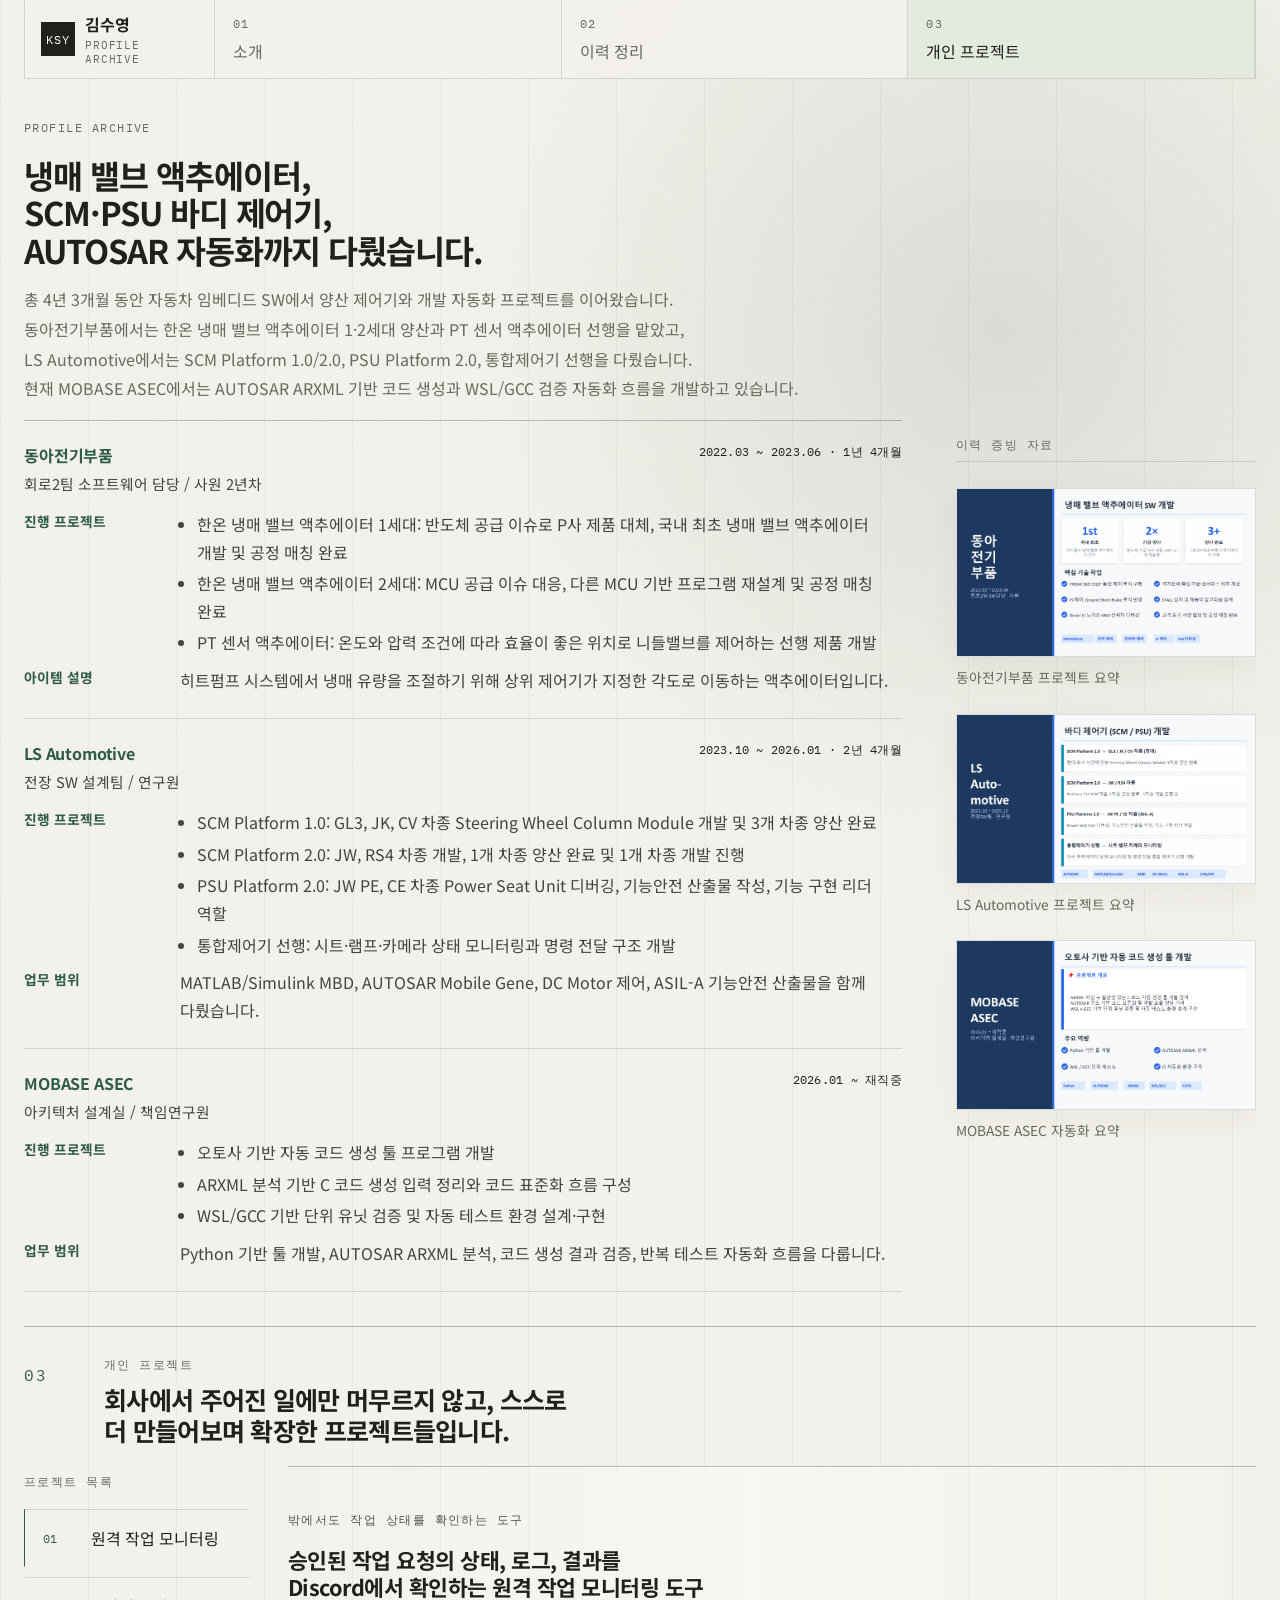
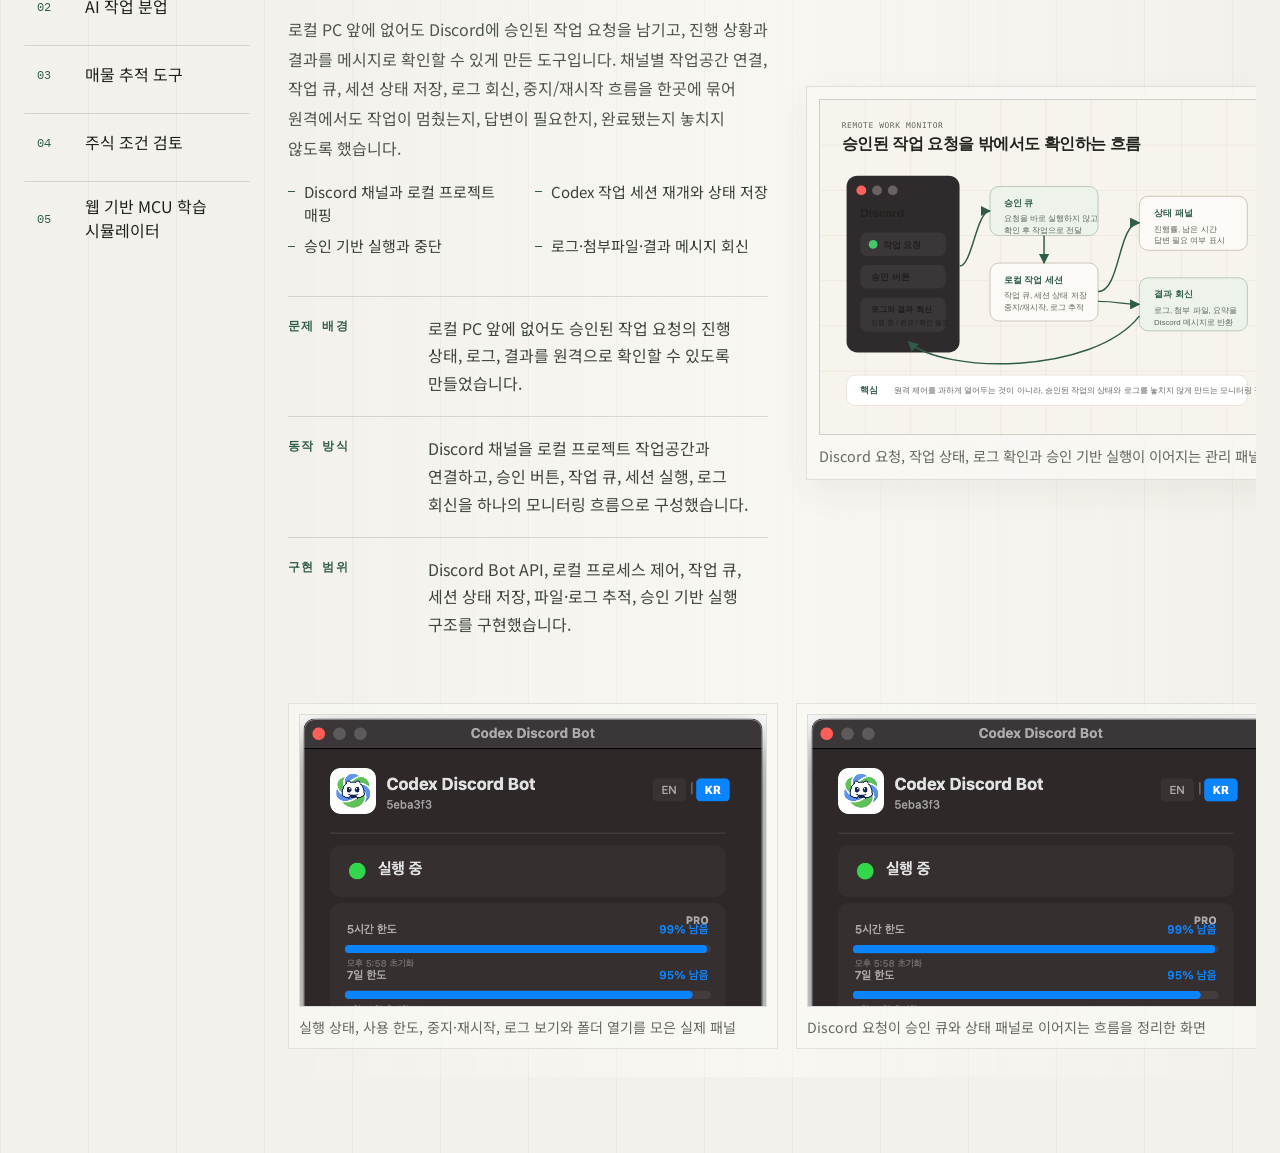
==== commit 2607722d: "Refine resume archive layout" ====
--- a/index.html
+++ b/index.html
@@ -42,7 +42,7 @@
         </button>
         <button class="tab-button" type="button" data-panel="career">
           <span>02</span>
-          실무 기록
+          이력 정리
         </button>
         <button class="tab-button is-active" type="button" data-panel="projects">
           <span>03</span>
@@ -62,68 +62,86 @@
             LS Automotive에서는 SCM Platform 1.0/2.0, PSU Platform 2.0, 통합제어기 선행을 다뤘습니다.<br />
             현재 MOBASE ASEC에서는 AUTOSAR ARXML 기반 코드 생성과 WSL/GCC 검증 자동화 흐름을 개발하고 있습니다.
           </p>
-          <section class="resume-ledger" aria-label="회사별 진행 프로젝트 요약">
-            <article class="resume-entry">
-              <header>
-                <div>
-                  <h2>동아전기부품</h2>
-                  <p>회로2팀 소프트웨어 담당 / 사원 2년차</p>
-                </div>
-                <time>2022.03 ~ 2023.06 · 1년 4개월</time>
-              </header>
-              <div class="resume-entry-body">
-                <strong>진행 프로젝트</strong>
-                <ul>
-                  <li>한온 냉매 밸브 액추에이터 1세대: 반도체 공급 이슈로 P사 제품 대체, 국내 최초 냉매 밸브 액추에이터 개발 및 공정 매칭 완료</li>
-                  <li>한온 냉매 밸브 액추에이터 2세대: MCU 공급 이슈 대응, 다른 MCU 기반 프로그램 재설계 및 공정 매칭 완료</li>
-                  <li>PT 센서 액추에이터: 온도와 압력 조건에 따라 효율이 좋은 위치로 니들밸브를 제어하는 선행 제품 개발</li>
-                </ul>
-                <strong>아이템 설명</strong>
-                <p>히트펌프 시스템에서 냉매 유량을 조절하기 위해 상위 제어기가 지정한 각도로 이동하는 액추에이터입니다.</p>
-              </div>
-            </article>
-
-            <article class="resume-entry">
-              <header>
-                <div>
-                  <h2>LS Automotive</h2>
-                  <p>전장 SW 설계팀 / 연구원</p>
-                </div>
-                <time>2023.10 ~ 2026.01 · 2년 4개월</time>
-              </header>
-              <div class="resume-entry-body">
-                <strong>진행 프로젝트</strong>
-                <ul>
-                  <li>SCM Platform 1.0: GL3, JK, CV 차종 Steering Wheel Column Module 개발 및 3개 차종 양산 완료</li>
-                  <li>SCM Platform 2.0: JW, RS4 차종 개발, 1개 차종 양산 완료 및 1개 차종 개발 진행</li>
-                  <li>PSU Platform 2.0: JW PE, CE 차종 Power Seat Unit 디버깅, 기능안전 산출물 작성, 기능 구현 리더 역할</li>
-                  <li>통합제어기 선행: 시트·램프·카메라 상태 모니터링과 명령 전달 구조 개발</li>
-                </ul>
-                <strong>업무 범위</strong>
-                <p>MATLAB/Simulink MBD, AUTOSAR Mobile Gene, DC Motor 제어, ASIL-A 기능안전 산출물을 함께 다뤘습니다.</p>
-              </div>
-            </article>
-
-            <article class="resume-entry">
-              <header>
-                <div>
-                  <h2>MOBASE ASEC</h2>
-                  <p>아키텍처 설계실 / 책임연구원</p>
-                </div>
-                <time>2026.01 ~ 재직중</time>
-              </header>
-              <div class="resume-entry-body">
-                <strong>진행 프로젝트</strong>
-                <ul>
-                  <li>오토사 기반 자동 코드 생성 툴 프로그램 개발</li>
-                  <li>ARXML 분석 기반 C 코드 생성 입력 정리와 코드 표준화 흐름 구성</li>
-                  <li>WSL/GCC 기반 단위 유닛 검증 및 자동 테스트 환경 설계·구현</li>
-                </ul>
-                <strong>업무 범위</strong>
-                <p>Python 기반 툴 개발, AUTOSAR ARXML 분석, 코드 생성 결과 검증, 반복 테스트 자동화 흐름을 다룹니다.</p>
-              </div>
-            </article>
-          </section>
+          <div class="hero-archive-grid">
+            <section class="resume-ledger" aria-label="회사별 진행 프로젝트 요약">
+              <article class="resume-entry">
+                <header>
+                  <div>
+                    <h2>동아전기부품</h2>
+                    <p>회로2팀 소프트웨어 담당 / 사원 2년차</p>
+                  </div>
+                  <time>2022.03 ~ 2023.06 · 1년 4개월</time>
+                </header>
+                <div class="resume-entry-body">
+                  <strong>진행 프로젝트</strong>
+                  <ul>
+                    <li>한온 냉매 밸브 액추에이터 1세대: 반도체 공급 이슈로 P사 제품 대체, 국내 최초 냉매 밸브 액추에이터 개발 및 공정 매칭 완료</li>
+                    <li>한온 냉매 밸브 액추에이터 2세대: MCU 공급 이슈 대응, 다른 MCU 기반 프로그램 재설계 및 공정 매칭 완료</li>
+                    <li>PT 센서 액추에이터: 온도와 압력 조건에 따라 효율이 좋은 위치로 니들밸브를 제어하는 선행 제품 개발</li>
+                  </ul>
+                  <strong>아이템 설명</strong>
+                  <p>히트펌프 시스템에서 냉매 유량을 조절하기 위해 상위 제어기가 지정한 각도로 이동하는 액추에이터입니다.</p>
+                </div>
+              </article>
+
+              <article class="resume-entry">
+                <header>
+                  <div>
+                    <h2>LS Automotive</h2>
+                    <p>전장 SW 설계팀 / 연구원</p>
+                  </div>
+                  <time>2023.10 ~ 2026.01 · 2년 4개월</time>
+                </header>
+                <div class="resume-entry-body">
+                  <strong>진행 프로젝트</strong>
+                  <ul>
+                    <li>SCM Platform 1.0: GL3, JK, CV 차종 Steering Wheel Column Module 개발 및 3개 차종 양산 완료</li>
+                    <li>SCM Platform 2.0: JW, RS4 차종 개발, 1개 차종 양산 완료 및 1개 차종 개발 진행</li>
+                    <li>PSU Platform 2.0: JW PE, CE 차종 Power Seat Unit 디버깅, 기능안전 산출물 작성, 기능 구현 리더 역할</li>
+                    <li>통합제어기 선행: 시트·램프·카메라 상태 모니터링과 명령 전달 구조 개발</li>
+                  </ul>
+                  <strong>업무 범위</strong>
+                  <p>MATLAB/Simulink MBD, AUTOSAR Mobile Gene, DC Motor 제어, ASIL-A 기능안전 산출물을 함께 다뤘습니다.</p>
+                </div>
+              </article>
+
+              <article class="resume-entry">
+                <header>
+                  <div>
+                    <h2>MOBASE ASEC</h2>
+                    <p>아키텍처 설계실 / 책임연구원</p>
+                  </div>
+                  <time>2026.01 ~ 재직중</time>
+                </header>
+                <div class="resume-entry-body">
+                  <strong>진행 프로젝트</strong>
+                  <ul>
+                    <li>오토사 기반 자동 코드 생성 툴 프로그램 개발</li>
+                    <li>ARXML 분석 기반 C 코드 생성 입력 정리와 코드 표준화 흐름 구성</li>
+                    <li>WSL/GCC 기반 단위 유닛 검증 및 자동 테스트 환경 설계·구현</li>
+                  </ul>
+                  <strong>업무 범위</strong>
+                  <p>Python 기반 툴 개발, AUTOSAR ARXML 분석, 코드 생성 결과 검증, 반복 테스트 자동화 흐름을 다룹니다.</p>
+                </div>
+              </article>
+            </section>
+
+            <aside class="career-evidence-rail career-evidence-rail--hero" aria-label="이력 증빙 자료">
+              <p class="index-label">이력 증빙 자료</p>
+              <figure>
+                <img src="./assets/career_source_donga.png" alt="동아전기부품 냉매 밸브 액추에이터 SW 개발 이력 정리 슬라이드" />
+                <figcaption>동아전기부품 프로젝트 요약</figcaption>
+              </figure>
+              <figure>
+                <img src="./assets/career_source_ls.png" alt="LS Automotive 바디 제어기 SCM PSU 개발 이력 정리 슬라이드" />
+                <figcaption>LS Automotive 프로젝트 요약</figcaption>
+              </figure>
+              <figure>
+                <img src="./assets/career_source_mobase.png" alt="MOBASE ASEC 오토사 기반 자동 코드 생성 툴 개발 이력 정리 슬라이드" />
+                <figcaption>MOBASE ASEC 자동화 요약</figcaption>
+              </figure>
+            </aside>
+          </div>
         </div>
       </section>
 
@@ -169,150 +187,94 @@
         <div class="panel-head">
           <p class="panel-number">02</p>
           <div>
-            <p class="eyebrow">실무 기록</p>
-            <h2>이력서에 적힌 회사별 프로젝트를 실제 개발 범위와 검증 자료 기준으로 다시 펼쳤습니다.</h2>
+            <p class="eyebrow">이력 정리</p>
+            <h2>회사별 프로젝트를 이력서 문서처럼 이어서 정리했습니다.</h2>
           </div>
         </div>
 
-        <section class="career-lab" aria-label="실무 프로젝트 상세">
-          <aside class="career-index">
-            <p class="index-label">실무 프로젝트</p>
-            <button class="career-button is-active" type="button" data-career="donga">
-              <span>01</span>
-              동아전기부품 · 액추에이터
-            </button>
-            <button class="career-button" type="button" data-career="ls">
-              <span>02</span>
-              LS Automotive · SCM / PSU
-            </button>
-            <button class="career-button" type="button" data-career="mobase">
-              <span>03</span>
-              MOBASE ASEC · AUTOSAR 자동화
-            </button>
+        <section class="career-document" aria-label="회사별 이력 정리">
+          <div class="career-document-main">
+            <article class="resume-entry resume-entry--expanded">
+              <header>
+                <div>
+                  <h2>동아전기부품</h2>
+                  <p>회로2팀 소프트웨어 담당 / 사원 2년차</p>
+                </div>
+                <time>2022.03 ~ 2023.06 · 1년 4개월</time>
+              </header>
+              <div class="resume-entry-body">
+                <strong>진행 프로젝트</strong>
+                <ul>
+                  <li>한온 냉매 밸브 액추에이터 1세대: 반도체 수급 이슈 대응, 국내 최초 냉매 밸브 액추에이터 개발 및 공정 매칭 완료</li>
+                  <li>한온 냉매 밸브 액추에이터 2세대: MCU 공급 이슈 대응, MCU 변경 기반 프로그램 재설계 및 공정 매칭 완료</li>
+                  <li>PT 센서 액추에이터: 온도·압력 조건에 따라 효율이 좋은 위치로 니들밸브를 제어하는 선행 제품 개발</li>
+                </ul>
+                <strong>아이템 설명</strong>
+                <p>히트펌프 시스템에서 냉매 유량을 조절하기 위해 상위 제어기가 지정한 각도로 이동하는 액추에이터입니다.</p>
+                <strong>업무 범위</strong>
+                <p>PMSM 180°/120° 통전 제어, 역기전력 기반 센서리스 위치 계산, PI 제어, STALL 감지와 재동작, Driver IC 노이즈·GND 전위차 디버깅을 맡았습니다.</p>
+              </div>
+            </article>
+
+            <article class="resume-entry resume-entry--expanded">
+              <header>
+                <div>
+                  <h2>LS Automotive</h2>
+                  <p>전장 SW 설계팀 / 연구원</p>
+                </div>
+                <time>2023.10 ~ 2026.01 · 2년 4개월</time>
+              </header>
+              <div class="resume-entry-body">
+                <strong>진행 프로젝트</strong>
+                <ul>
+                  <li>SCM Platform 1.0: GL3, JK, CV 차종 Steering Wheel Column Module 개발 및 3개 차종 양산 완료</li>
+                  <li>SCM Platform 2.0: JW, RS4 차종 개발, 1개 차종 양산 완료 및 1개 차종 개발 진행</li>
+                  <li>PSU Platform 2.0: JW PE, CE 차종 Power Seat Unit 디버깅, 기능안전 산출물 작성, 기능 구현 리더 역할</li>
+                  <li>통합제어기 선행: 시트·램프·카메라 상태 모니터링과 명령 전달 구조 개발</li>
+                </ul>
+                <strong>아이템 설명</strong>
+                <p>차량 바디/시트 제어기를 위한 모듈 SW 개발과 진단·통신·기능안전 통합 구현 프로젝트입니다.</p>
+                <strong>업무 범위</strong>
+                <p>MATLAB/Simulink MBD, AUTOSAR Mobile Gene, CAN/LIN 통신, DC Motor 제어, 진단 조건 설계, ASIL-A 기능안전 문서 및 검증 환경 구성을 다뤘습니다.</p>
+              </div>
+            </article>
+
+            <article class="resume-entry resume-entry--expanded">
+              <header>
+                <div>
+                  <h2>MOBASE ASEC</h2>
+                  <p>아키텍처 설계실 / 책임연구원</p>
+                </div>
+                <time>2026.01 ~ 재직중</time>
+              </header>
+              <div class="resume-entry-body">
+                <strong>진행 프로젝트</strong>
+                <ul>
+                  <li>오토사 기반 자동 코드 생성 툴 프로그램 개발</li>
+                  <li>ARXML 분석 기반 C 코드 생성 입력 정리와 코드 표준화 흐름 구성</li>
+                  <li>WSL/GCC 기반 단위 유닛 검증 및 자동 테스트 환경 설계·구현</li>
+                </ul>
+                <strong>업무 범위</strong>
+                <p>Python 기반 툴 개발, AUTOSAR ARXML 분석, 코드 생성 결과 검증, 반복 테스트 자동화 흐름을 다룹니다.</p>
+              </div>
+            </article>
+          </div>
+
+          <aside class="career-evidence-rail" aria-label="이력 증빙 자료">
+            <p class="index-label">이력 증빙 자료</p>
+            <figure>
+              <img src="./assets/career_source_donga.png" alt="동아전기부품 냉매 밸브 액추에이터 SW 개발 이력 정리 슬라이드" />
+              <figcaption>동아전기부품 프로젝트 요약</figcaption>
+            </figure>
+            <figure>
+              <img src="./assets/career_source_ls.png" alt="LS Automotive 바디 제어기 SCM PSU 개발 이력 정리 슬라이드" />
+              <figcaption>LS Automotive SCM / PSU 프로젝트 요약</figcaption>
+            </figure>
+            <figure>
+              <img src="./assets/career_source_mobase.png" alt="MOBASE ASEC 오토사 기반 자동 코드 생성 툴 개발 이력 정리 슬라이드" />
+              <figcaption>MOBASE ASEC AUTOSAR 자동화 요약</figcaption>
+            </figure>
           </aside>
-
-          <div class="career-stage">
-            <article class="career-detail is-active" data-career="donga">
-              <div class="career-copy">
-                <p class="career-meta">2022.03 ~ 2023.06 · 회로2팀 SW담당</p>
-                <h3>냉매 밸브 액추에이터를 목표 위치까지 움직이는 PMSM 모터 제어 SW</h3>
-                <p>
-                  히트펌프 냉매 유로가 목표 위치까지 열리고 닫히도록 모터 구동 시퀀스와 위치 판단 로직을 구현·검증했습니다.
-                  PMSM 모터의 회전이 기어와 액추에이터를 거쳐 실제 유로 개폐로 이어지는 구조였고,
-                  센서형 히트펌프 액추에이터와 센서리스 PT 액추에이터의 위치 판단, STALL 감지, 재동작 흐름을 다뤘습니다.
-                </p>
-                <div class="career-resume-card">
-                  <section>
-                    <strong>진행 프로젝트</strong>
-                    <ul>
-                      <li>한온 냉매 밸브 액추에이터 1세대: 반도체 수급 이슈 대응, 국내 최초 냉매 밸브 액추에이터 개발 및 공정 매칭 완료</li>
-                      <li>한온 냉매 밸브 액추에이터 2세대: MCU 변경에 따른 프로그램 재설계와 공정 매칭 완료</li>
-                      <li>PT 센서 액추에이터: 온도·압력 조건에 따른 니들밸브 목표 위치 제어 선행 개발</li>
-                    </ul>
-                  </section>
-                  <section>
-                    <strong>직접 구현</strong>
-                    <p>PMSM 180°/120° 통전, 6 FET 구동, zero crossing 판단, 역기전력 기반 위치 계산, STALL 감지와 재동작, 목표 위치 정지 로직을 맡았습니다.</p>
-                  </section>
-                  <section>
-                    <strong>문제 대응</strong>
-                    <p>센서 노이즈, Driver IC 이상 동작, GND 전위차, MCU 변경 같은 HW-SW 통합 이슈를 실제 단품과 공정 조건에 맞춰 디버깅했습니다.</p>
-                  </section>
-                </div>
-              </div>
-              <div class="career-source-stack">
-                <figure class="project-visual career-visual">
-                  <img src="./assets/career_source_donga.png" alt="동아전기부품 냉매 밸브 액추에이터 SW 개발 이력 정리 슬라이드" />
-                  <figcaption>이력 정리 PPT의 동아전기부품 프로젝트 요약</figcaption>
-                </figure>
-                <figure class="project-visual career-visual">
-                  <img src="./assets/dev_summary_page_01.png" alt="액추에이터 개발 요약과 모터 제어 구조" />
-                  <figcaption>모터 제어 로직과 냉매 밸브 액추에이터 동작 관계</figcaption>
-                </figure>
-              </div>
-            </article>
-
-            <article class="career-detail" data-career="ls" hidden>
-              <div class="career-copy">
-                <p class="career-meta">2023.10 ~ 2025.12 · 전장 SW 설계팀</p>
-                <h3>SCM, PSU, 통합제어기 선행에서 입력·통신·진단·기능안전을 연결했습니다.</h3>
-                <p>
-                  MATLAB/Simulink와 AUTOSAR 설계 환경을 활용해 조향 컬럼 모듈, 파워 시트 유닛, 통합제어기 선행 과제를 다뤘습니다.
-                  운전자 입력이 DC 모터 드라이버, CAN/LIN 통신, 진단 조건, 기능안전 산출물로 이어지는 흐름을 정리하고,
-                  실제 단품 동작과 시뮬레이션 환경의 task 순서·주기를 맞춰 검증했습니다.
-                </p>
-                <div class="career-resume-card">
-                  <section>
-                    <strong>진행 프로젝트</strong>
-                    <ul>
-                      <li>SCM Platform 1.0: GL3 / JK / CV 차종, Steering Wheel Column Module 3개 차종 양산 완료</li>
-                      <li>SCM Platform 2.0: JW / RS4 차종, 1개 차종 양산 완료 및 1개 차종 개발 진행</li>
-                      <li>PSU Platform 2.0: JW PE / CE 차종, 디버깅·기능안전 산출물 작성·기능 구현 리더 역할</li>
-                      <li>통합제어기 선행: 시트·램프·카메라 모니터링과 명령 전달 구조 개발</li>
-                    </ul>
-                  </section>
-                  <section>
-                    <strong>직접 구현</strong>
-                    <p>AUTOSAR Mobile Gene와 MATLAB/Simulink 환경에서 runnable, interface, event, RTE 흐름을 맞추고 DC 모터 제어·진단·Fail-safe 로직을 검토했습니다.</p>
-                  </section>
-                  <section>
-                    <strong>검증 방식</strong>
-                    <p>실제 SW task 순서와 주기를 맞춘 시뮬레이션 환경을 구성하고, 단품 동작으로 시트·핸들 위치 제어와 드라이버 IC 이슈를 확인했습니다.</p>
-                  </section>
-                </div>
-              </div>
-              <div class="career-source-stack">
-                <figure class="project-visual career-visual">
-                  <img src="./assets/career_source_ls.png" alt="LS Automotive 바디 제어기 SCM PSU 개발 이력 정리 슬라이드" />
-                  <figcaption>이력 정리 PPT의 LS Automotive SCM / PSU 프로젝트 요약</figcaption>
-                </figure>
-                <figure class="project-visual career-visual">
-                  <img src="./assets/dev_summary_page_02.png" alt="자동차 BODY 제어기 SCM PSU 개발 요약과 검증 흐름" />
-                  <figcaption>MATLAB 설계, DC 모터 드라이버, 단품 검증 흐름</figcaption>
-                </figure>
-              </div>
-            </article>
-
-            <article class="career-detail" data-career="mobase" hidden>
-              <div class="career-copy">
-                <p class="career-meta">2026.01 ~ 재직중 · 아키텍처 설계실</p>
-                <h3>ARXML 설정값을 코드 생성과 WSL/GCC 기반 검증 흐름으로 연결했습니다.</h3>
-                <p>
-                  AUTOSAR 구조에서 반복되는 설정 확인과 코드 생성 입력을 자동화하는 방향으로 작업했습니다.
-                  ARXML을 분석해 일관성 있는 C 코드 생성 입력으로 변환하고, 생성 결과를 WSL/GCC 환경에서 단위 검증할 수 있도록
-                  파이프라인을 구성해 사람이 옮기던 설정 누락과 반복 검증 부담을 줄이는 데 초점을 맞췄습니다.
-                </p>
-                <div class="career-resume-card">
-                  <section>
-                    <strong>진행 프로젝트</strong>
-                    <ul>
-                      <li>오토사 기반 자동 코드 생성 툴 프로그램 개발</li>
-                      <li>ARXML 파싱 결과를 일관성 있는 C 코드 생성 입력으로 정리</li>
-                      <li>WSL/GCC 기반 단위 유닛 검증과 자동 테스트 환경 설계·구현</li>
-                    </ul>
-                  </section>
-                  <section>
-                    <strong>직접 구현</strong>
-                    <p>Python 기반으로 AUTOSAR ARXML 설정을 분석하고, 코드 생성 전후의 입력값과 검증 흐름을 사람이 반복 확인하지 않아도 추적할 수 있게 구성했습니다.</p>
-                  </section>
-                  <section>
-                    <strong>검증 방식</strong>
-                    <p>생성된 코드가 WSL/GCC 환경에서 빌드·단위 검증까지 이어지도록 파이프라인을 나누고, 자동 테스트 로그로 결과를 확인하는 구조를 만들었습니다.</p>
-                  </section>
-                </div>
-              </div>
-              <div class="career-source-stack">
-                <figure class="project-visual career-visual">
-                  <img src="./assets/career_source_mobase.png" alt="MOBASE ASEC 오토사 기반 자동 코드 생성 툴 개발 이력 정리 슬라이드" />
-                  <figcaption>이력 정리 PPT의 MOBASE ASEC AUTOSAR 자동화 프로젝트 요약</figcaption>
-                </figure>
-                <figure class="project-visual career-visual">
-                  <img src="./assets/diagram_mobase_autosar_pipeline.png" alt="AUTOSAR ARXML 코드 생성 및 WSL GCC 검증 자동화 흐름" />
-                  <figcaption>ARXML 입력 → 코드 생성 → WSL/GCC 빌드 → 단위 검증 파이프라인</figcaption>
-                </figure>
-              </div>
-            </article>
-          </div>
         </section>
       </section>
 
--- a/styles.css
+++ b/styles.css
@@ -283,6 +283,18 @@
   border-top: 1px solid var(--line-strong);
 }
 
+.hero-archive-grid {
+  display: grid;
+  grid-template-columns: minmax(0, 1fr) 300px;
+  gap: 54px;
+  align-items: start;
+  max-width: 88rem;
+}
+
+.hero-archive-grid .resume-ledger {
+  margin-top: 0;
+}
+
 .resume-entry {
   display: grid;
   gap: 16px;
@@ -537,6 +549,61 @@
   min-width: 0;
 }
 
+.career-document {
+  display: grid;
+  grid-template-columns: minmax(0, 1fr) 320px;
+  gap: 58px;
+  align-items: start;
+  border-top: 1px solid var(--line-strong);
+}
+
+.career-document-main {
+  min-width: 0;
+}
+
+.resume-entry--expanded {
+  padding: 26px 0 28px;
+}
+
+.career-evidence-rail {
+  position: sticky;
+  top: 112px;
+  display: grid;
+  gap: 26px;
+  padding-top: 26px;
+}
+
+.career-evidence-rail--hero {
+  position: static;
+  padding-top: 14px;
+}
+
+.career-evidence-rail .index-label {
+  padding-bottom: 4px;
+  border-bottom: 1px solid var(--line);
+}
+
+.career-evidence-rail figure {
+  margin: 0;
+}
+
+.career-evidence-rail img {
+  width: 100%;
+  background: #fff;
+  border: 1px solid rgba(31, 33, 29, 0.16);
+  box-shadow: 0 10px 30px rgba(63, 58, 44, 0.055);
+}
+
+.career-evidence-rail figcaption {
+  display: flex;
+  justify-content: space-between;
+  gap: 14px;
+  padding-top: 10px;
+  color: var(--muted);
+  font-size: 0.86rem;
+  line-height: 1.5;
+}
+
 .career-detail {
   display: grid;
   grid-template-columns: minmax(360px, 0.78fr) minmax(420px, 0.55fr);
@@ -646,8 +713,8 @@
 
 .project-lab {
   display: grid;
-  grid-template-columns: 254px minmax(0, 1fr);
-  gap: 34px;
+  grid-template-columns: 226px minmax(0, 1fr);
+  gap: 38px;
   align-items: start;
 }
 
@@ -700,13 +767,13 @@
 
 .project-detail {
   display: grid;
-  grid-template-columns: minmax(320px, 0.72fr) minmax(520px, 1fr);
-  gap: 34px;
+  grid-template-columns: minmax(480px, 0.95fr) minmax(480px, 1.05fr);
+  gap: 38px;
   align-items: center;
   min-height: 430px;
-  padding: 32px 0 12px;
+  padding: 42px 0 28px;
   background:
-    linear-gradient(180deg, rgba(251, 250, 246, 0.52), rgba(251, 250, 246, 0));
+    linear-gradient(90deg, rgba(251, 250, 246, 0), rgba(251, 250, 246, 0.62) 48%, rgba(251, 250, 246, 0));
   border-top: 1px solid var(--line-strong);
   box-shadow: none;
   animation: panelIn 360ms cubic-bezier(0.16, 1, 0.3, 1);
@@ -728,8 +795,12 @@
   gap: 14px;
 }
 
+.project-detail p {
+  color: #4e554d;
+}
+
 .project-detail h3 {
-  max-width: 36ch;
+  max-width: 42ch;
   font-size: clamp(1.35rem, 1.55vw, 1.82rem);
   line-height: 1.28;
   letter-spacing: -0.024em;
@@ -757,6 +828,12 @@
   margin: 22px 0 0;
   background: transparent;
   border: 0;
+}
+
+.project-detail:not(.project-detail--media-below):not(.project-detail--wide) .proof-list {
+  grid-template-columns: 1fr;
+  gap: 0;
+  margin-top: 24px;
 }
 
 .feature-list {
@@ -797,6 +874,18 @@
   box-shadow: none;
 }
 
+.project-detail:not(.project-detail--media-below):not(.project-detail--wide) .proof-list div {
+  display: grid;
+  grid-template-columns: 116px minmax(0, 1fr);
+  gap: 24px;
+  min-height: 0;
+  padding: 18px 0;
+}
+
+.project-detail:not(.project-detail--media-below):not(.project-detail--wide) .proof-list div::before {
+  display: none;
+}
+
 .proof-list div::before {
   position: absolute;
   top: 13px;
@@ -836,12 +925,18 @@
   overflow-wrap: break-word;
 }
 
+.project-detail:not(.project-detail--media-below):not(.project-detail--wide) .proof-list dd {
+  margin-top: 0;
+  line-height: 1.74;
+}
+
 .project-visual {
   align-self: center;
   margin: 0;
-  background: #fff;
-  border: 1px solid rgba(31, 33, 29, 0.18);
-  box-shadow: 0 12px 30px rgba(63, 58, 44, 0.07);
+  padding: 12px;
+  background: rgba(251, 250, 246, 0.7);
+  border: 1px solid rgba(31, 33, 29, 0.12);
+  box-shadow: 0 12px 34px rgba(63, 58, 44, 0.055);
 }
 
 .project-visual img {
@@ -850,6 +945,8 @@
   height: auto;
   object-fit: cover;
   object-position: top center;
+  background: #fff;
+  border: 1px solid rgba(31, 33, 29, 0.18);
   filter: saturate(0.96) contrast(0.98);
 }
 
@@ -902,11 +999,11 @@
 }
 
 .project-visual figcaption {
-  padding: 13px 15px;
+  padding: 10px 0 0;
   color: var(--muted);
   font-size: 0.9rem;
   line-height: 1.55;
-  border-top: 1px solid var(--line);
+  border-top: 0;
 }
 
 .project-screens {
@@ -920,10 +1017,11 @@
 .project-screens figure {
   min-width: 0;
   margin: 0;
-  overflow: hidden;
-  background: #fff;
-  border: 1px solid rgba(31, 33, 29, 0.16);
-  box-shadow: 0 12px 28px rgba(63, 58, 44, 0.06);
+  overflow: visible;
+  padding: 10px;
+  background: rgba(251, 250, 246, 0.62);
+  border: 1px solid rgba(31, 33, 29, 0.1);
+  box-shadow: none;
 }
 
 .project-screens img {
@@ -931,14 +1029,16 @@
   aspect-ratio: 16 / 10;
   object-fit: cover;
   object-position: top center;
+  background: #fff;
+  border: 1px solid rgba(31, 33, 29, 0.16);
 }
 
 .project-screens figcaption {
-  padding: 12px 14px;
+  padding: 10px 0 0;
   color: var(--muted);
   font-size: 0.88rem;
   line-height: 1.55;
-  border-top: 1px solid var(--line);
+  border-top: 0;
 }
 
 .project-detail[data-project="stock"] .project-screens figure:first-child {
@@ -948,10 +1048,10 @@
 .process-map,
 .workflow-board {
   display: grid;
-  gap: 1px;
-  padding: 1px;
-  background: var(--line);
-  border: 1px solid var(--line);
+  gap: 0;
+  padding: 0;
+  background: transparent;
+  border-top: 1px solid var(--line-strong);
 }
 
 .process-map {
@@ -959,12 +1059,13 @@
 }
 
 .process-map span {
-  display: grid;
-  place-items: center;
-  min-height: 118px;
-  padding: 14px;
+  display: flex;
+  align-items: center;
+  min-height: 82px;
+  padding: 14px 14px 14px 0;
   color: var(--ink);
-  background: #fff;
+  background: transparent;
+  border-bottom: 1px solid var(--line);
   font-weight: 700;
 }
 
@@ -976,9 +1077,10 @@
 .workflow-board div {
   display: grid;
   gap: 8px;
-  min-height: 82px;
-  padding: 18px;
-  background: #fff;
+  min-height: 0;
+  padding: 16px 0;
+  background: transparent;
+  border-bottom: 1px solid var(--line);
 }
 
 .workflow-board strong {
@@ -999,7 +1101,7 @@
     radial-gradient(circle at 22% 12%, rgba(125, 186, 151, 0.16), transparent 32%),
     #161914;
   border: 1px solid rgba(31, 33, 29, 0.42);
-  box-shadow: 0 18px 42px rgba(63, 58, 44, 0.14);
+  box-shadow: none;
 }
 
 .agent-shell {
@@ -1129,8 +1231,10 @@
   }
 
   .hero,
+  .hero-archive-grid,
   .intro-layout,
   .career-item,
+  .career-document,
   .career-lab,
   .career-detail,
   .project-lab,
@@ -1155,6 +1259,16 @@
   .career-index {
     position: static;
     grid-template-columns: repeat(3, minmax(0, 1fr));
+  }
+
+  .career-evidence-rail {
+    position: static;
+    grid-template-columns: repeat(3, minmax(0, 1fr));
+    gap: 18px;
+  }
+
+  .career-evidence-rail .index-label {
+    grid-column: 1 / -1;
   }
 
   .index-label {
@@ -1251,6 +1365,14 @@
     scroll-snap-type: x proximity;
   }
 
+  .career-evidence-rail {
+    grid-template-columns: 1fr;
+  }
+
+  .career-evidence-rail--hero {
+    display: none;
+  }
+
   .index-label {
     display: none;
   }
@@ -1265,7 +1387,7 @@
   .career-detail,
   .project-detail {
     min-height: auto;
-    padding: 22px;
+    padding: 28px 0;
     gap: 24px;
   }
 
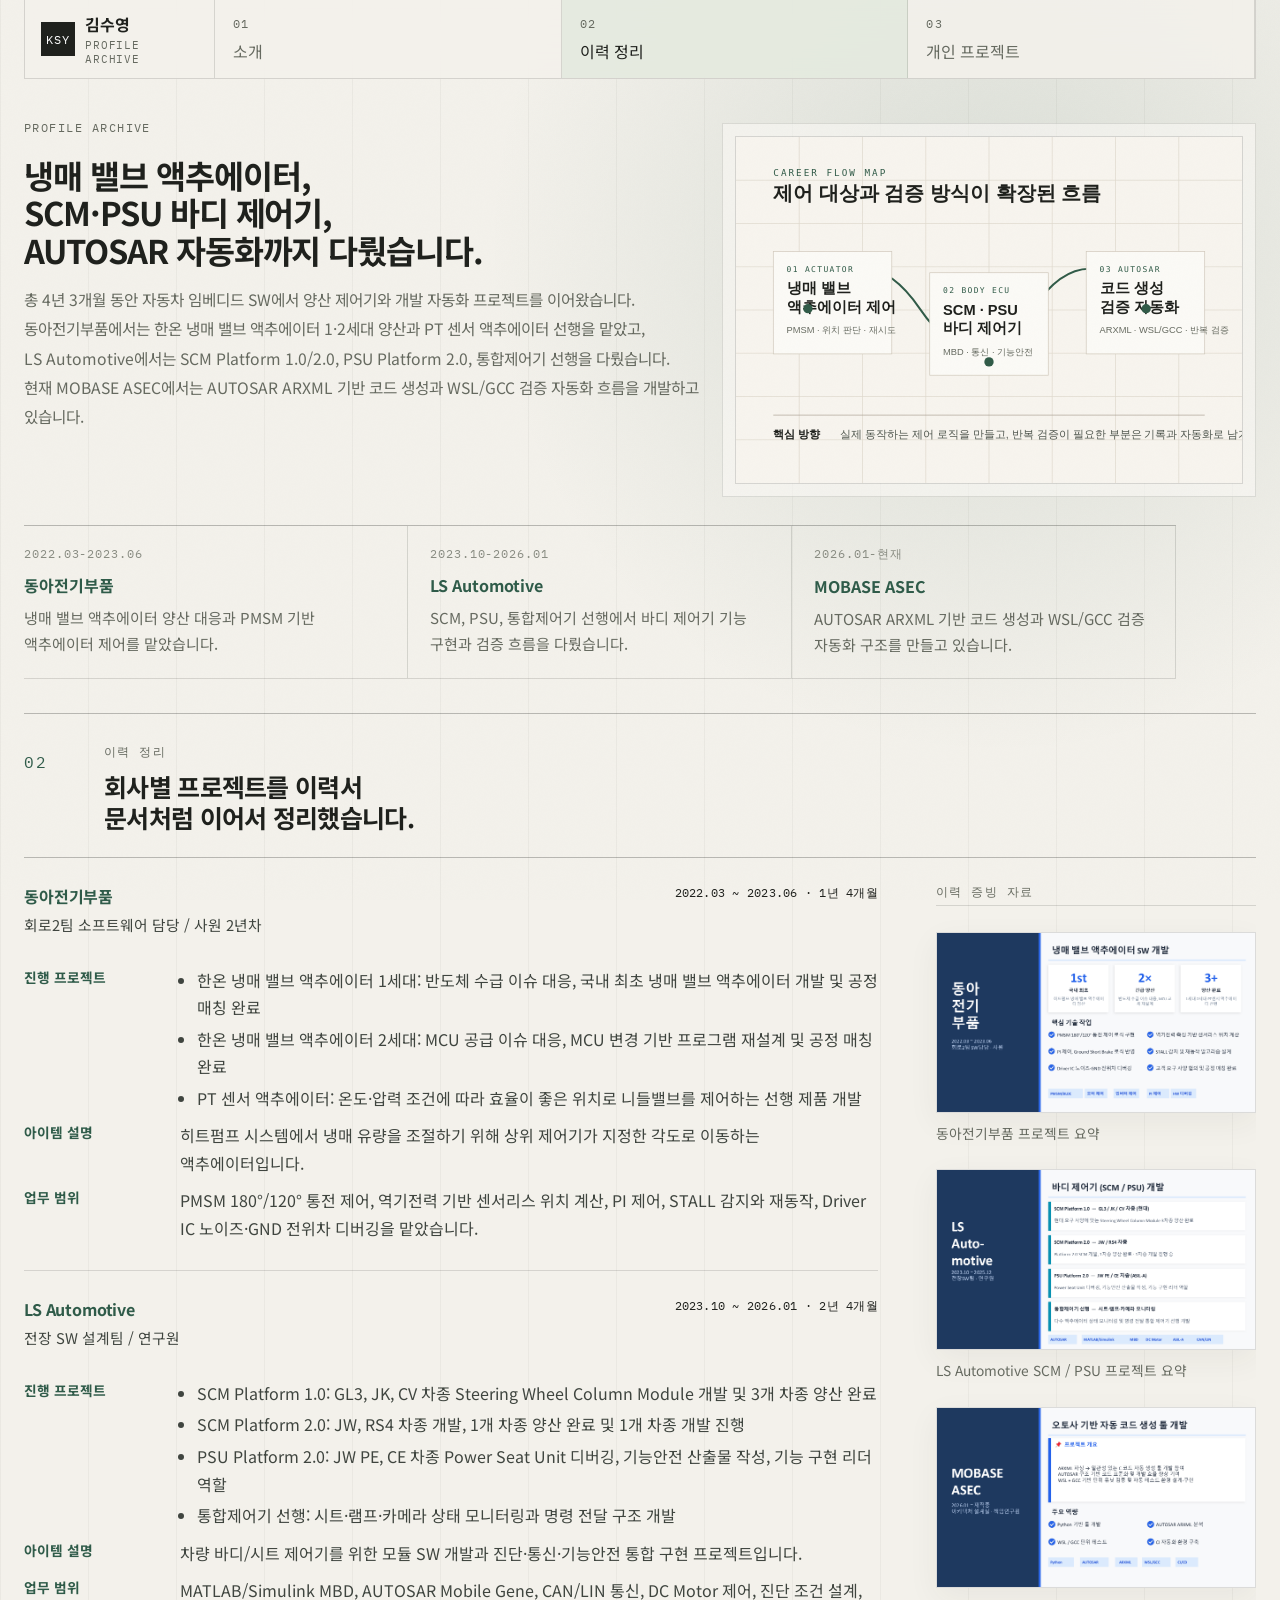
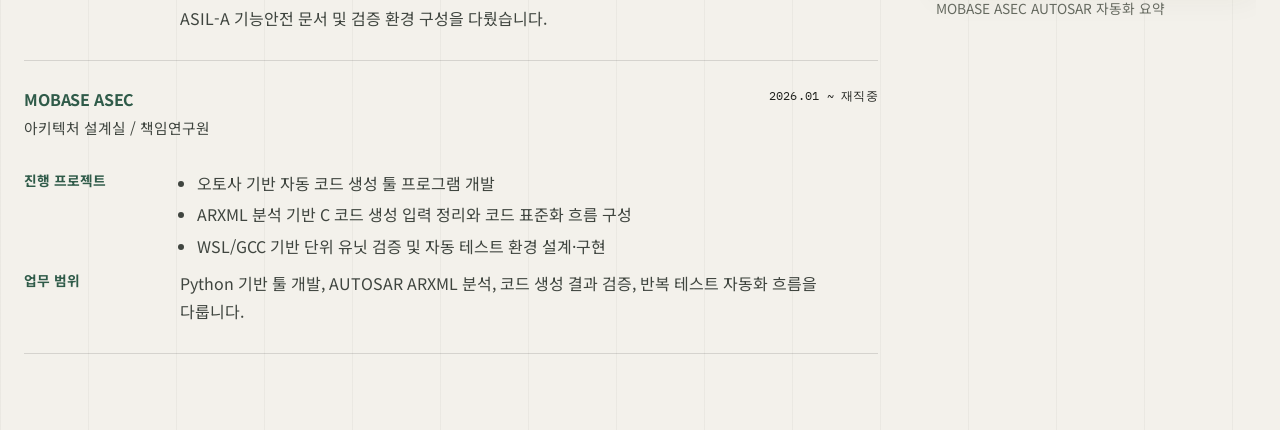
==== commit 03886c0b: "Add career flow hero visual" ====
--- a/index.html
+++ b/index.html
@@ -40,11 +40,11 @@
           <span>01</span>
           소개
         </button>
-        <button class="tab-button" type="button" data-panel="career">
+        <button class="tab-button is-active" type="button" data-panel="career">
           <span>02</span>
           이력 정리
         </button>
-        <button class="tab-button is-active" type="button" data-panel="projects">
+        <button class="tab-button" type="button" data-panel="projects">
           <span>03</span>
           개인 프로젝트
         </button>
@@ -62,85 +62,25 @@
             LS Automotive에서는 SCM Platform 1.0/2.0, PSU Platform 2.0, 통합제어기 선행을 다뤘습니다.<br />
             현재 MOBASE ASEC에서는 AUTOSAR ARXML 기반 코드 생성과 WSL/GCC 검증 자동화 흐름을 개발하고 있습니다.
           </p>
-          <div class="hero-archive-grid">
-            <section class="resume-ledger" aria-label="회사별 진행 프로젝트 요약">
-              <article class="resume-entry">
-                <header>
-                  <div>
-                    <h2>동아전기부품</h2>
-                    <p>회로2팀 소프트웨어 담당 / 사원 2년차</p>
-                  </div>
-                  <time>2022.03 ~ 2023.06 · 1년 4개월</time>
-                </header>
-                <div class="resume-entry-body">
-                  <strong>진행 프로젝트</strong>
-                  <ul>
-                    <li>한온 냉매 밸브 액추에이터 1세대: 반도체 공급 이슈로 P사 제품 대체, 국내 최초 냉매 밸브 액추에이터 개발 및 공정 매칭 완료</li>
-                    <li>한온 냉매 밸브 액추에이터 2세대: MCU 공급 이슈 대응, 다른 MCU 기반 프로그램 재설계 및 공정 매칭 완료</li>
-                    <li>PT 센서 액추에이터: 온도와 압력 조건에 따라 효율이 좋은 위치로 니들밸브를 제어하는 선행 제품 개발</li>
-                  </ul>
-                  <strong>아이템 설명</strong>
-                  <p>히트펌프 시스템에서 냉매 유량을 조절하기 위해 상위 제어기가 지정한 각도로 이동하는 액추에이터입니다.</p>
-                </div>
-              </article>
-
-              <article class="resume-entry">
-                <header>
-                  <div>
-                    <h2>LS Automotive</h2>
-                    <p>전장 SW 설계팀 / 연구원</p>
-                  </div>
-                  <time>2023.10 ~ 2026.01 · 2년 4개월</time>
-                </header>
-                <div class="resume-entry-body">
-                  <strong>진행 프로젝트</strong>
-                  <ul>
-                    <li>SCM Platform 1.0: GL3, JK, CV 차종 Steering Wheel Column Module 개발 및 3개 차종 양산 완료</li>
-                    <li>SCM Platform 2.0: JW, RS4 차종 개발, 1개 차종 양산 완료 및 1개 차종 개발 진행</li>
-                    <li>PSU Platform 2.0: JW PE, CE 차종 Power Seat Unit 디버깅, 기능안전 산출물 작성, 기능 구현 리더 역할</li>
-                    <li>통합제어기 선행: 시트·램프·카메라 상태 모니터링과 명령 전달 구조 개발</li>
-                  </ul>
-                  <strong>업무 범위</strong>
-                  <p>MATLAB/Simulink MBD, AUTOSAR Mobile Gene, DC Motor 제어, ASIL-A 기능안전 산출물을 함께 다뤘습니다.</p>
-                </div>
-              </article>
-
-              <article class="resume-entry">
-                <header>
-                  <div>
-                    <h2>MOBASE ASEC</h2>
-                    <p>아키텍처 설계실 / 책임연구원</p>
-                  </div>
-                  <time>2026.01 ~ 재직중</time>
-                </header>
-                <div class="resume-entry-body">
-                  <strong>진행 프로젝트</strong>
-                  <ul>
-                    <li>오토사 기반 자동 코드 생성 툴 프로그램 개발</li>
-                    <li>ARXML 분석 기반 C 코드 생성 입력 정리와 코드 표준화 흐름 구성</li>
-                    <li>WSL/GCC 기반 단위 유닛 검증 및 자동 테스트 환경 설계·구현</li>
-                  </ul>
-                  <strong>업무 범위</strong>
-                  <p>Python 기반 툴 개발, AUTOSAR ARXML 분석, 코드 생성 결과 검증, 반복 테스트 자동화 흐름을 다룹니다.</p>
-                </div>
-              </article>
-            </section>
-
-            <aside class="career-evidence-rail career-evidence-rail--hero" aria-label="이력 증빙 자료">
-              <p class="index-label">이력 증빙 자료</p>
-              <figure>
-                <img src="./assets/career_source_donga.png" alt="동아전기부품 냉매 밸브 액추에이터 SW 개발 이력 정리 슬라이드" />
-                <figcaption>동아전기부품 프로젝트 요약</figcaption>
-              </figure>
-              <figure>
-                <img src="./assets/career_source_ls.png" alt="LS Automotive 바디 제어기 SCM PSU 개발 이력 정리 슬라이드" />
-                <figcaption>LS Automotive 프로젝트 요약</figcaption>
-              </figure>
-              <figure>
-                <img src="./assets/career_source_mobase.png" alt="MOBASE ASEC 오토사 기반 자동 코드 생성 툴 개발 이력 정리 슬라이드" />
-                <figcaption>MOBASE ASEC 자동화 요약</figcaption>
-              </figure>
-            </aside>
+          <figure class="hero-flow-visual">
+            <img src="./assets/visual_profile_path.svg" alt="액추에이터 제어에서 바디 제어기, AUTOSAR 자동화로 이어지는 이력 흐름 개념도" />
+          </figure>
+          <div class="hero-summary-lines" aria-label="핵심 이력 요약">
+            <article>
+              <span>2022.03-2023.06</span>
+              <strong>동아전기부품</strong>
+              <p>냉매 밸브 액추에이터 양산 대응과 PMSM 기반 액추에이터 제어를 맡았습니다.</p>
+            </article>
+            <article>
+              <span>2023.10-2026.01</span>
+              <strong>LS Automotive</strong>
+              <p>SCM, PSU, 통합제어기 선행에서 바디 제어기 기능 구현과 검증 흐름을 다뤘습니다.</p>
+            </article>
+            <article>
+              <span>2026.01-현재</span>
+              <strong>MOBASE ASEC</strong>
+              <p>AUTOSAR ARXML 기반 코드 생성과 WSL/GCC 검증 자동화 구조를 만들고 있습니다.</p>
+            </article>
           </div>
         </div>
       </section>
@@ -183,7 +123,7 @@
         </div>
       </section>
 
-      <section class="panel" data-panel="career" hidden>
+      <section class="panel is-active" data-panel="career">
         <div class="panel-head">
           <p class="panel-number">02</p>
           <div>
@@ -278,7 +218,7 @@
         </section>
       </section>
 
-      <section class="panel is-active" data-panel="projects">
+      <section class="panel" data-panel="projects" hidden>
         <div class="panel-head project-head">
           <p class="panel-number">03</p>
           <div>
--- a/styles.css
+++ b/styles.css
@@ -211,7 +211,16 @@
 
 .hero-copy {
   display: grid;
+  grid-template-columns: minmax(0, 0.92fr) minmax(360px, 0.72fr);
+  column-gap: 64px;
   gap: 16px;
+  align-items: start;
+}
+
+.hero-copy > .eyebrow,
+.hero-copy > h1,
+.hero-copy > p:not(.eyebrow) {
+  grid-column: 1;
 }
 
 .hero h1,
@@ -245,9 +254,23 @@
   word-break: keep-all;
 }
 
-.hero-copy > p:last-child {
+.hero-copy > p:not(.eyebrow) {
   max-width: 58rem;
   font-size: 0.98rem;
+}
+
+.hero-flow-visual {
+  grid-column: 2;
+  grid-row: 1 / span 4;
+  align-self: center;
+  margin: 6px 0 0;
+  padding: 12px;
+  background: rgba(251, 250, 246, 0.58);
+  border: 1px solid rgba(31, 33, 29, 0.12);
+}
+
+.hero-flow-visual img {
+  border: 1px solid rgba(31, 33, 29, 0.14);
 }
 
 .hero-career-summary {
@@ -274,6 +297,49 @@
 .hero-career-summary b {
   color: var(--accent);
   font-size: 0.82rem;
+}
+
+.hero-summary-lines {
+  grid-column: 1 / -1;
+  display: grid;
+  grid-template-columns: repeat(3, minmax(0, 1fr));
+  gap: 0;
+  max-width: 72rem;
+  margin-top: 12px;
+  border-top: 1px solid var(--line-strong);
+  border-bottom: 1px solid var(--line);
+}
+
+.hero-summary-lines article {
+  min-height: 138px;
+  padding: 20px 22px 20px 0;
+  border-right: 1px solid var(--line);
+}
+
+.hero-summary-lines article + article {
+  padding-left: 22px;
+}
+
+.hero-summary-lines span {
+  display: block;
+  margin-bottom: 12px;
+  color: var(--faint);
+  font-family: var(--mono);
+  font-size: 0.72rem;
+  letter-spacing: 0.08em;
+}
+
+.hero-summary-lines strong {
+  display: block;
+  margin-bottom: 8px;
+  color: var(--accent);
+  font-size: 1rem;
+}
+
+.hero-summary-lines p {
+  max-width: 24rem;
+  font-size: 0.94rem;
+  line-height: 1.72;
 }
 
 .resume-ledger {
@@ -1231,6 +1297,7 @@
   }
 
   .hero,
+  .hero-copy,
   .hero-archive-grid,
   .intro-layout,
   .career-item,
@@ -1243,6 +1310,19 @@
     grid-template-columns: 1fr;
   }
 
+  .hero-copy > .eyebrow,
+  .hero-copy > h1,
+  .hero-copy > p:not(.eyebrow),
+  .hero-flow-visual,
+  .hero-summary-lines {
+    grid-column: 1;
+  }
+
+  .hero-flow-visual {
+    grid-row: auto;
+    margin-top: 8px;
+  }
+
   .career-scope {
     grid-template-columns: repeat(3, minmax(0, 1fr));
   }
@@ -1332,8 +1412,17 @@
     overflow-wrap: break-word;
   }
 
-  .hero-career-summary {
+  .hero-career-summary,
+  .hero-summary-lines {
     grid-template-columns: 1fr;
+  }
+
+  .hero-summary-lines article,
+  .hero-summary-lines article + article {
+    min-height: 0;
+    padding: 18px 0;
+    border-right: 0;
+    border-bottom: 1px solid var(--line);
   }
 
   .resume-entry header,
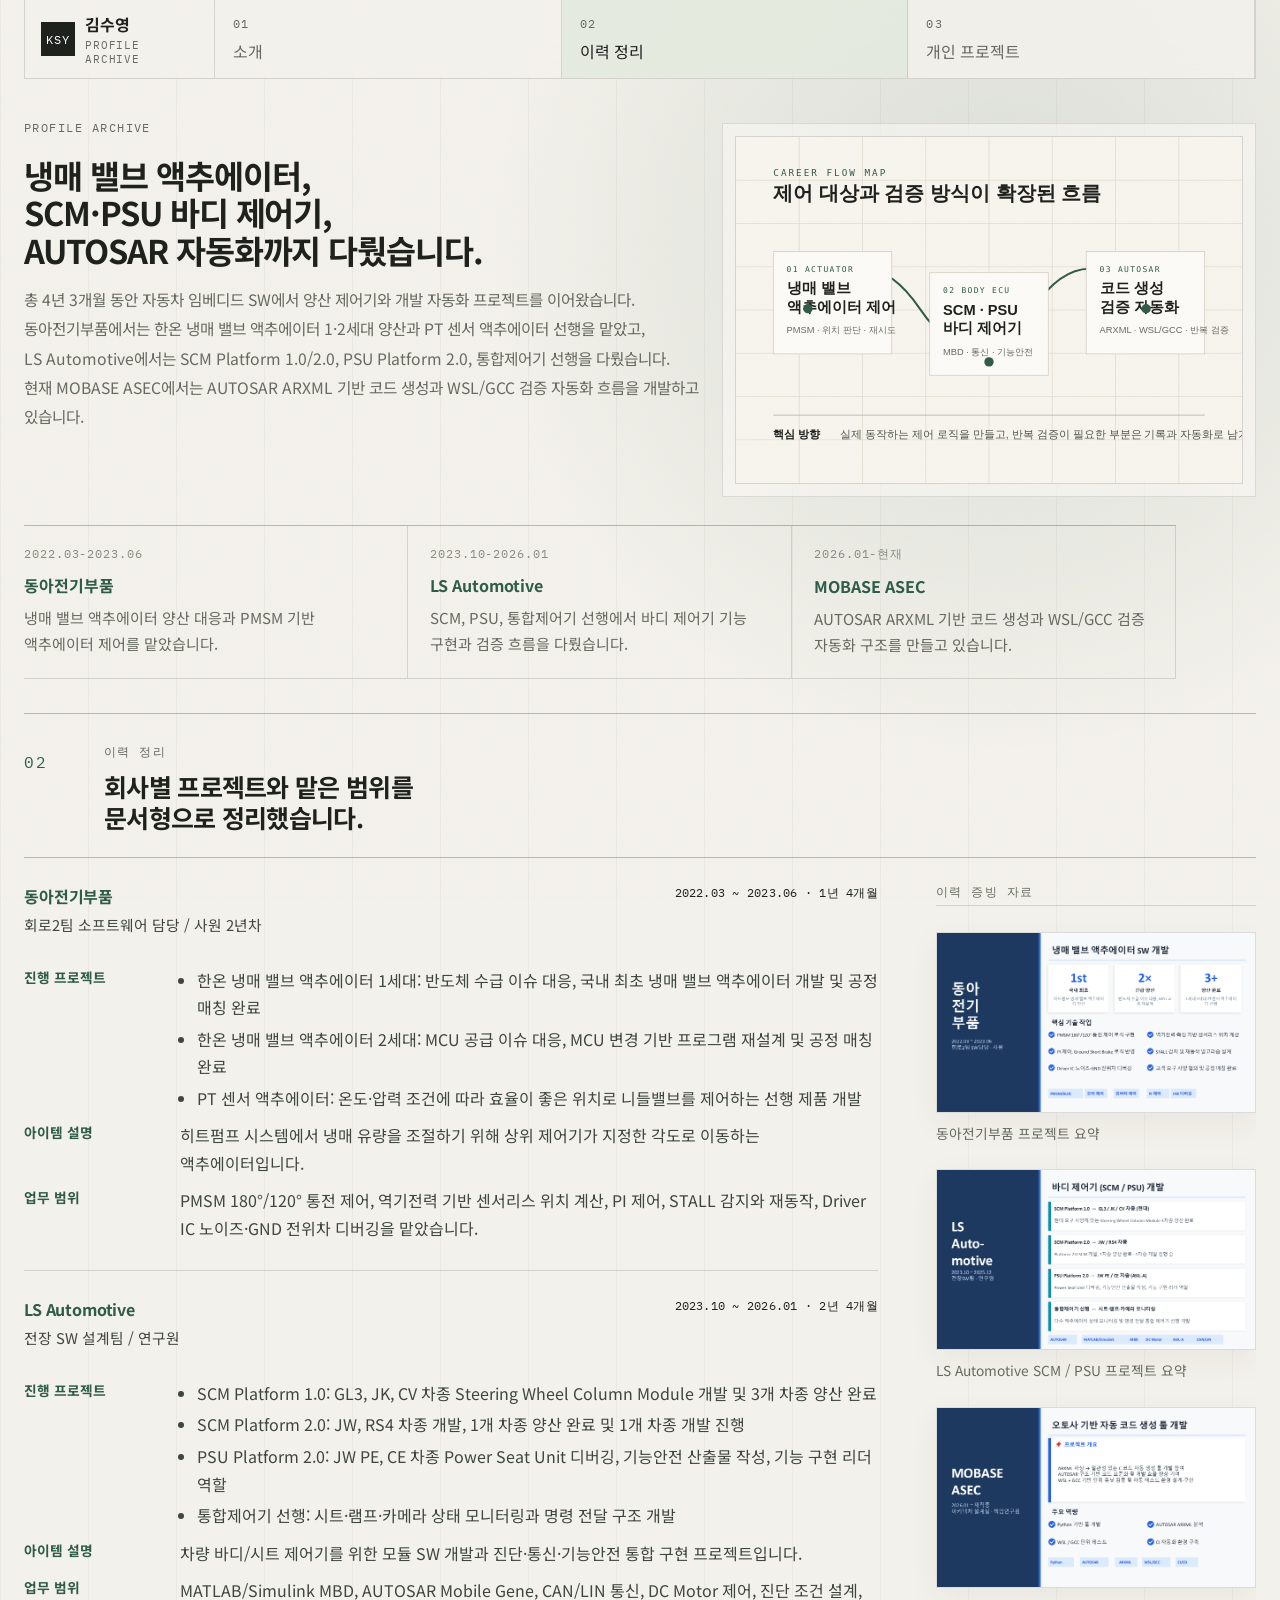
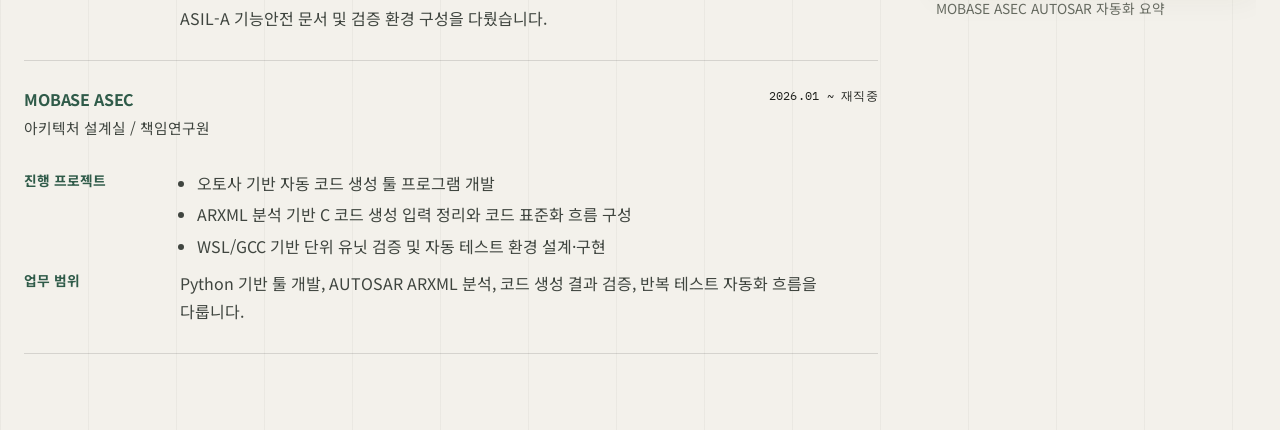
==== commit 0a7f4de9: "Polish portfolio section copy" ====
--- a/index.html
+++ b/index.html
@@ -128,7 +128,7 @@
           <p class="panel-number">02</p>
           <div>
             <p class="eyebrow">이력 정리</p>
-            <h2>회사별 프로젝트를 이력서 문서처럼 이어서 정리했습니다.</h2>
+            <h2>회사별 프로젝트와 맡은 범위를 문서형으로 정리했습니다.</h2>
           </div>
         </div>
 
@@ -255,7 +255,7 @@
           <div class="project-stage">
             <article class="project-detail is-active" data-project="ops">
               <div class="project-copy">
-                <p class="project-kicker">밖에서도 작업 상태를 확인하는 도구</p>
+                <p class="project-kicker">Discord 기반 원격 작업 모니터링</p>
                 <h3>승인된 작업 요청의 상태, 로그, 결과를 Discord에서 확인하는 원격 작업 모니터링 도구</h3>
                 <p>
                   로컬 PC 앞에 없어도 Discord에 승인된 작업 요청을 남기고, 진행 상황과 결과를 메시지로 확인할 수 있게 만든 도구입니다.
@@ -301,7 +301,7 @@
 
             <article class="project-detail project-detail--media-below" data-project="board" hidden>
               <div class="project-copy">
-                <p class="project-kicker">AI에게 일을 나누어 맡기는 작업 구조</p>
+                <p class="project-kicker">멀티 에이전트 작업 하네스</p>
                 <h3>작업을 역할별 세션으로 분리하고, 산출물과 결정 이력을 한곳에서 비교하는 작업 보드</h3>
                 <p>
                   하나의 AI 세션에 모든 일을 맡기지 않고, 조사·구현·검증·리뷰를 역할별로 나누기 위한 작업 환경입니다.
@@ -347,7 +347,7 @@
 
             <article class="project-detail" data-project="market" hidden>
               <div class="project-copy">
-                <p class="project-kicker">중고거래 매물 추적</p>
+                <p class="project-kicker">중고거래 후보 수집·비교</p>
                 <h3>여러 중고거래 사이트의 후보를 수집·정리해 한 화면에서 비교하는 매물 추적 도구</h3>
                 <p>
                   중고나라, 번개장터처럼 여러 사이트에 흩어진 관심 매물을 모아 가격, 등록 시점, 상태, 확인 포인트를 비교하는 도구입니다.
@@ -393,8 +393,8 @@
 
             <article class="project-detail project-detail--media-below" data-project="stock" hidden>
               <div class="project-copy">
-                <p class="project-kicker">주식 조건 검토 도구</p>
-                <h3>주식 조건과 실행 기록을 따로 확인하는 개인용 검토 화면</h3>
+                <p class="project-kicker">주식 조건 분석·자동매매 검토</p>
+                <h3>차트 조건, 후보 종목, 자동매매 실행 기록을 분리해 보는 개인용 검토 화면</h3>
                 <p>
                   관심 종목, 차트 조건, 보유 상태, 주문 이력, 실행 전 체크 항목을 나누어 보여주는 개인용 검토 도구입니다.
                   매매를 대신 판단하는 화면이 아니라, 어떤 조건을 보고 어떤 상태에서 실행했는지 기록을 남기기 위해 구성했습니다.
@@ -443,7 +443,7 @@
 
             <article class="project-detail project-detail--wide" data-project="mcu" hidden>
               <div class="project-copy">
-                <p class="project-kicker">장비 없이 흐름을 확인하는 MCU 학습 도구</p>
+                <p class="project-kicker">웹 기반 MCU 가상화 학습 환경</p>
                 <h3>코드를 실행하면 MCU 내부 상태가 어떻게 바뀌는지 보여주는 웹 학습 도구</h3>
                 <p>
                   브라우저에서 코드를 입력하고 실행하면 가상 보드, 레지스터 상태, 입력값, 주변장치 신호 흐름을 함께 확인할 수 있는 학습용 시뮬레이터입니다.
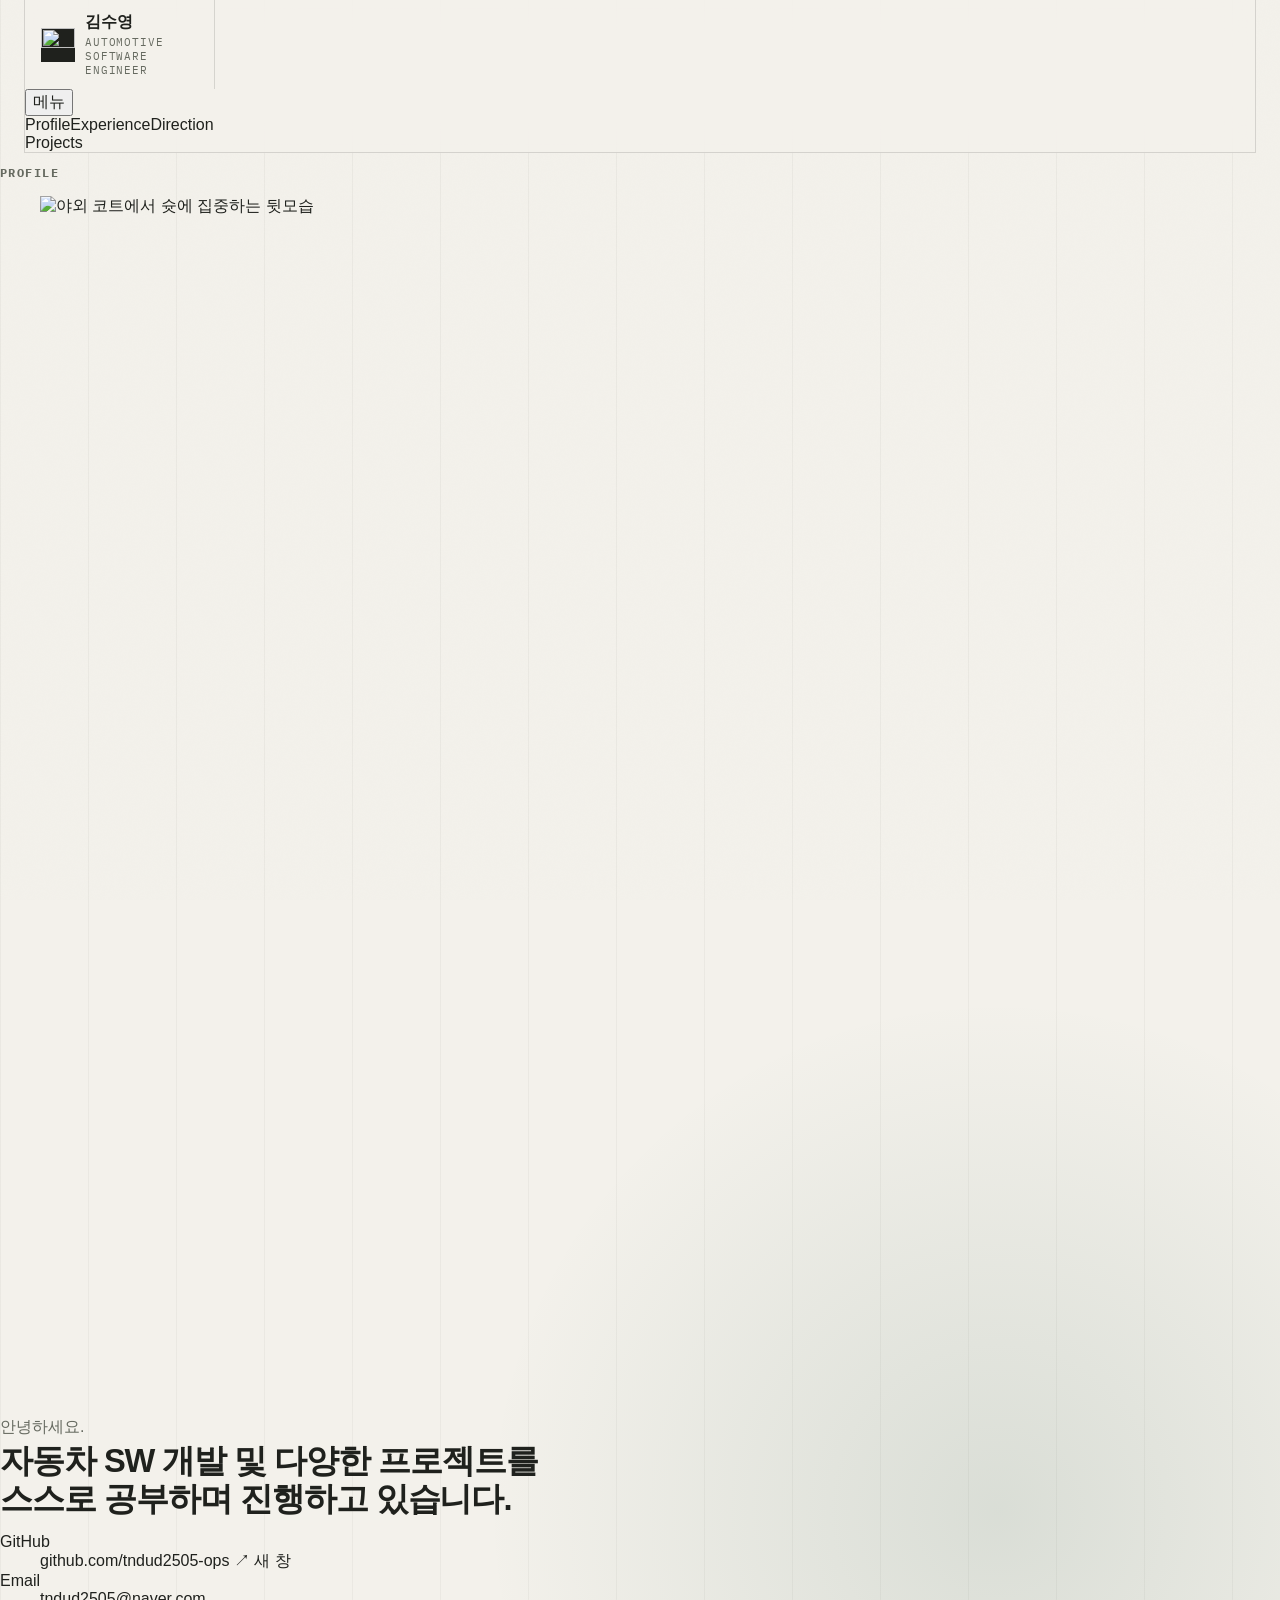
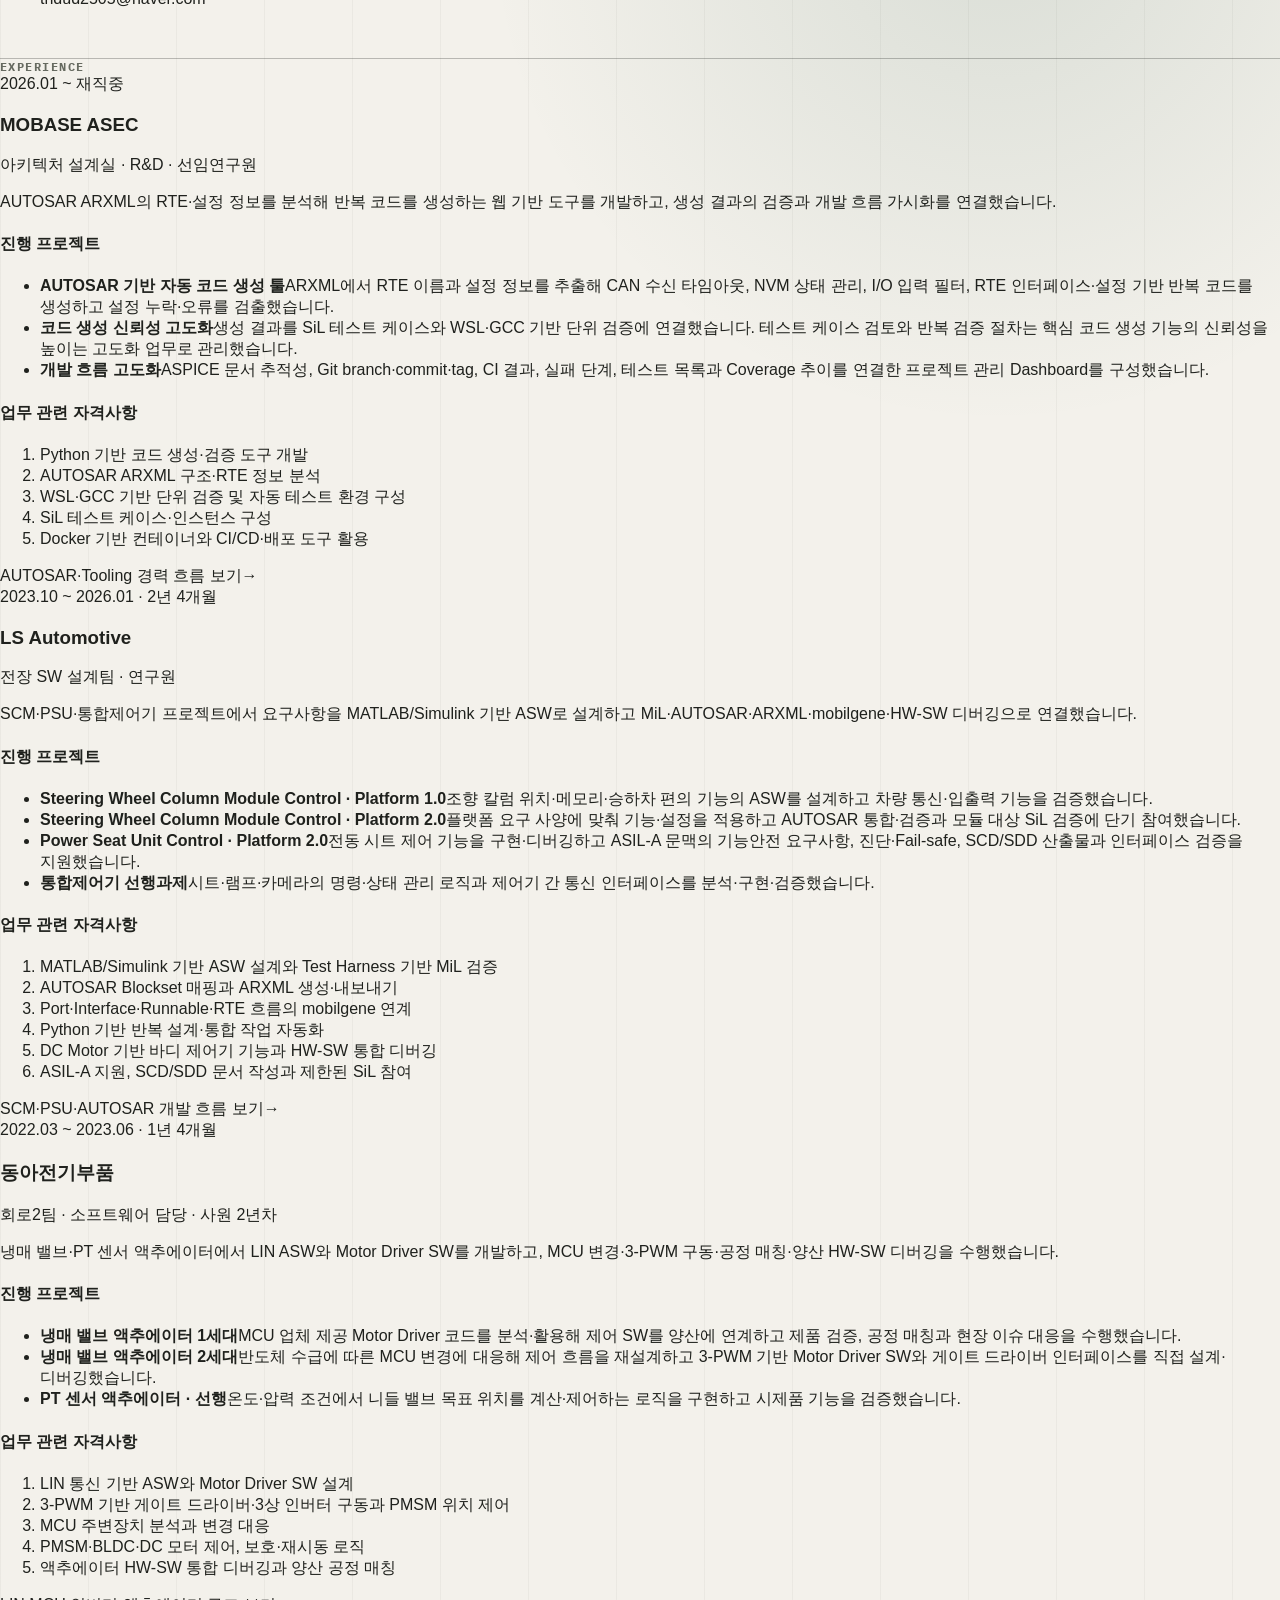
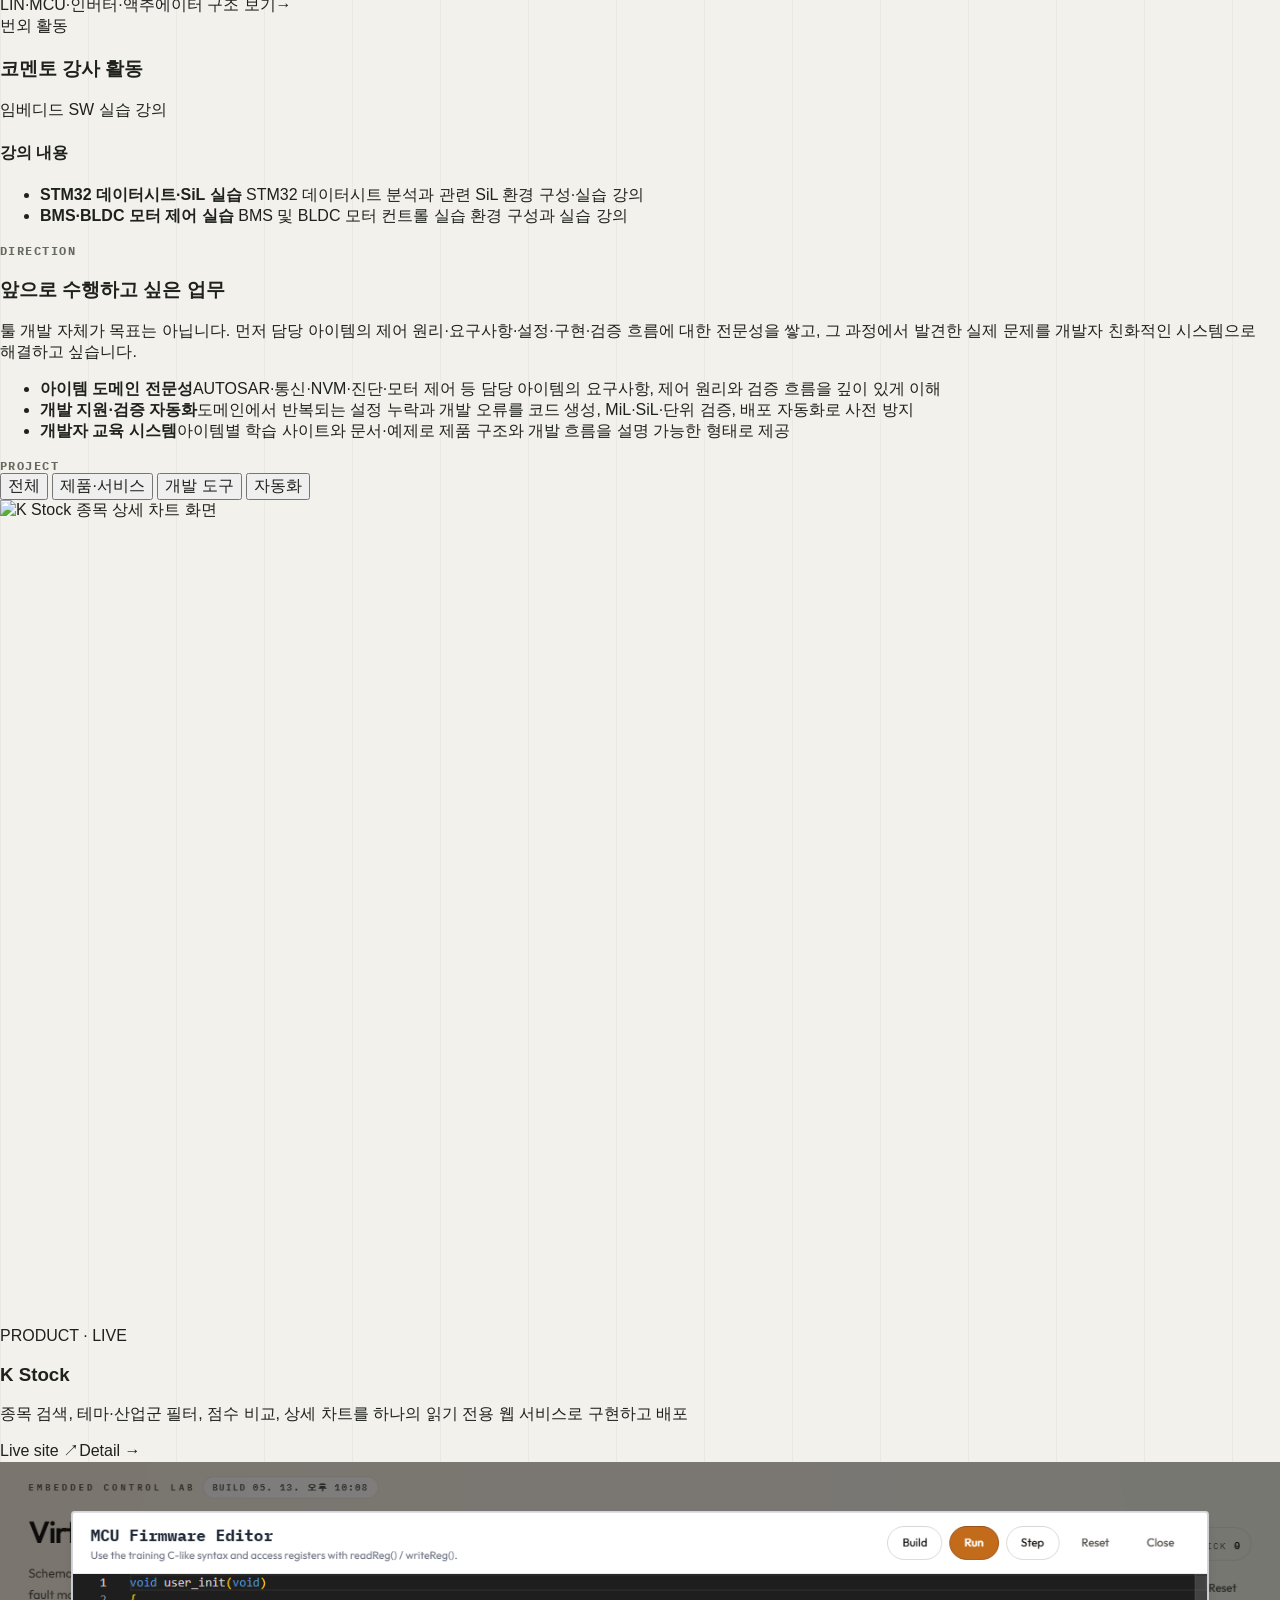
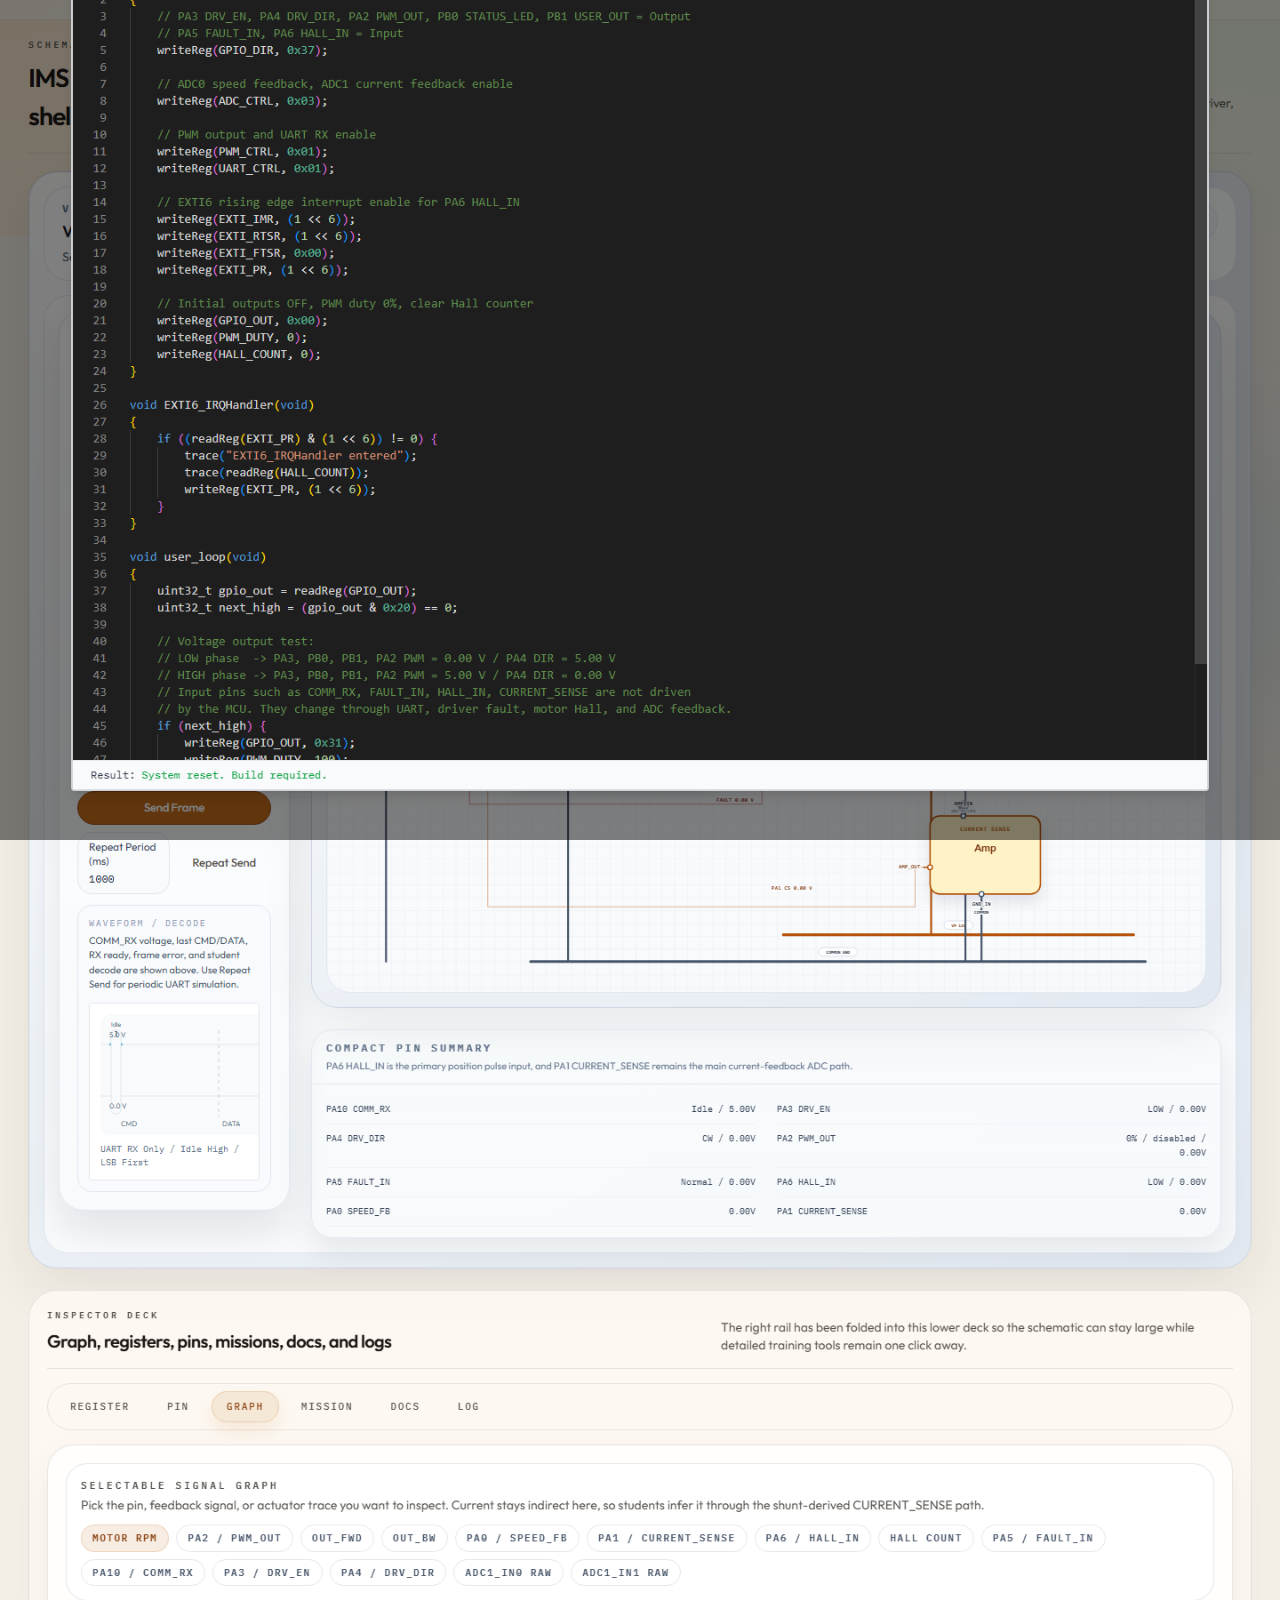
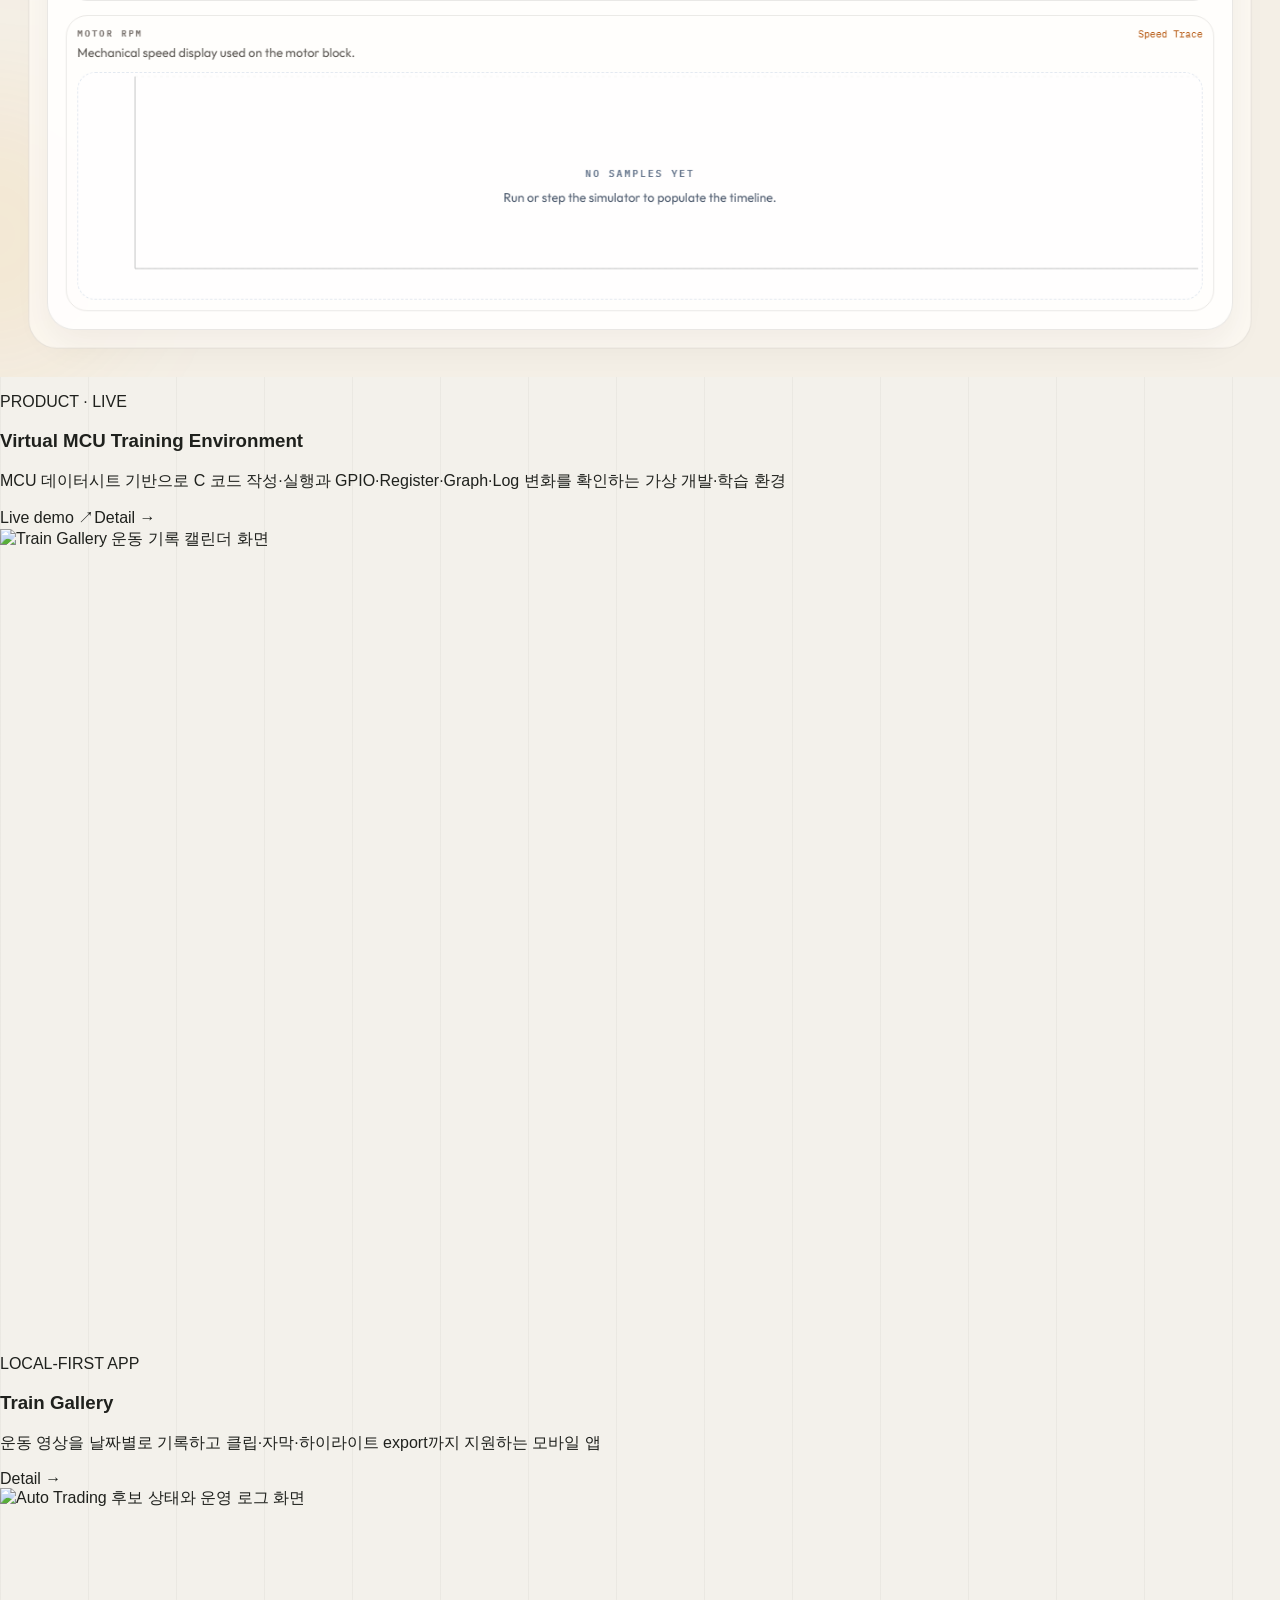
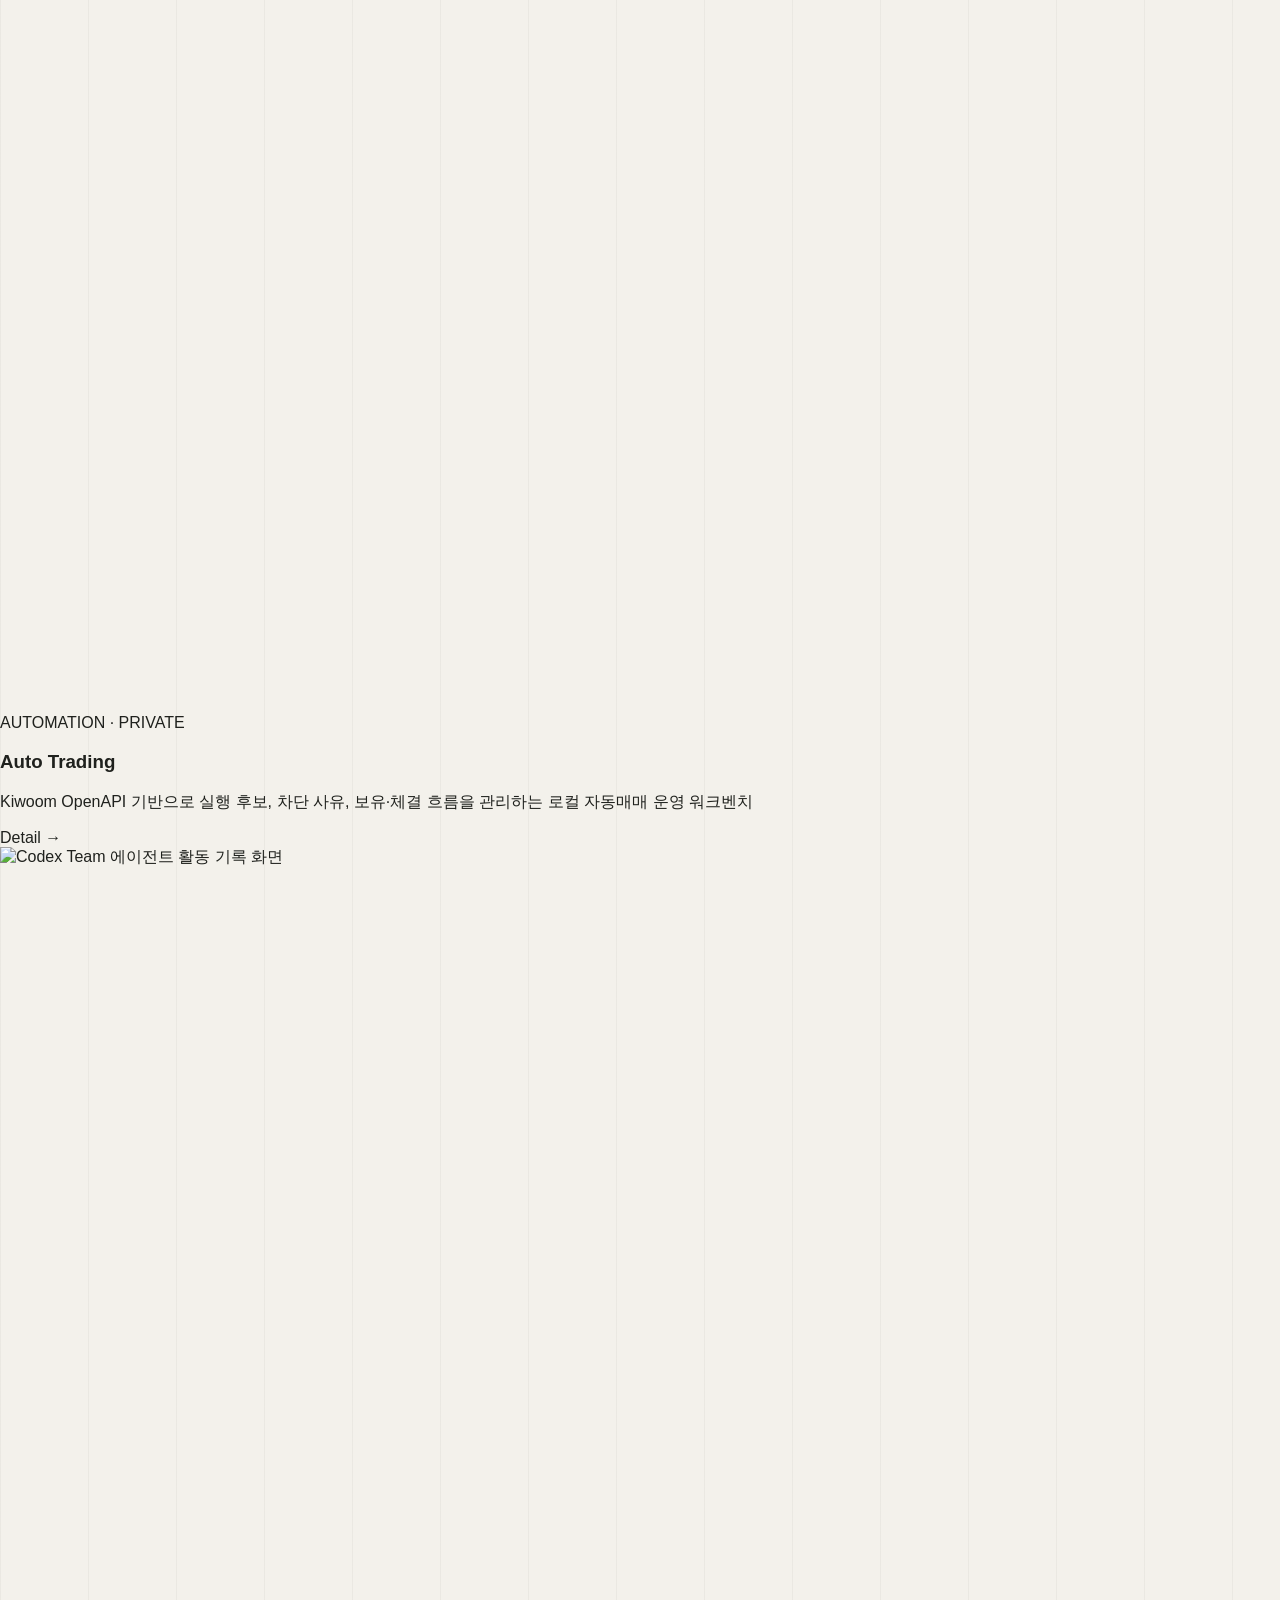
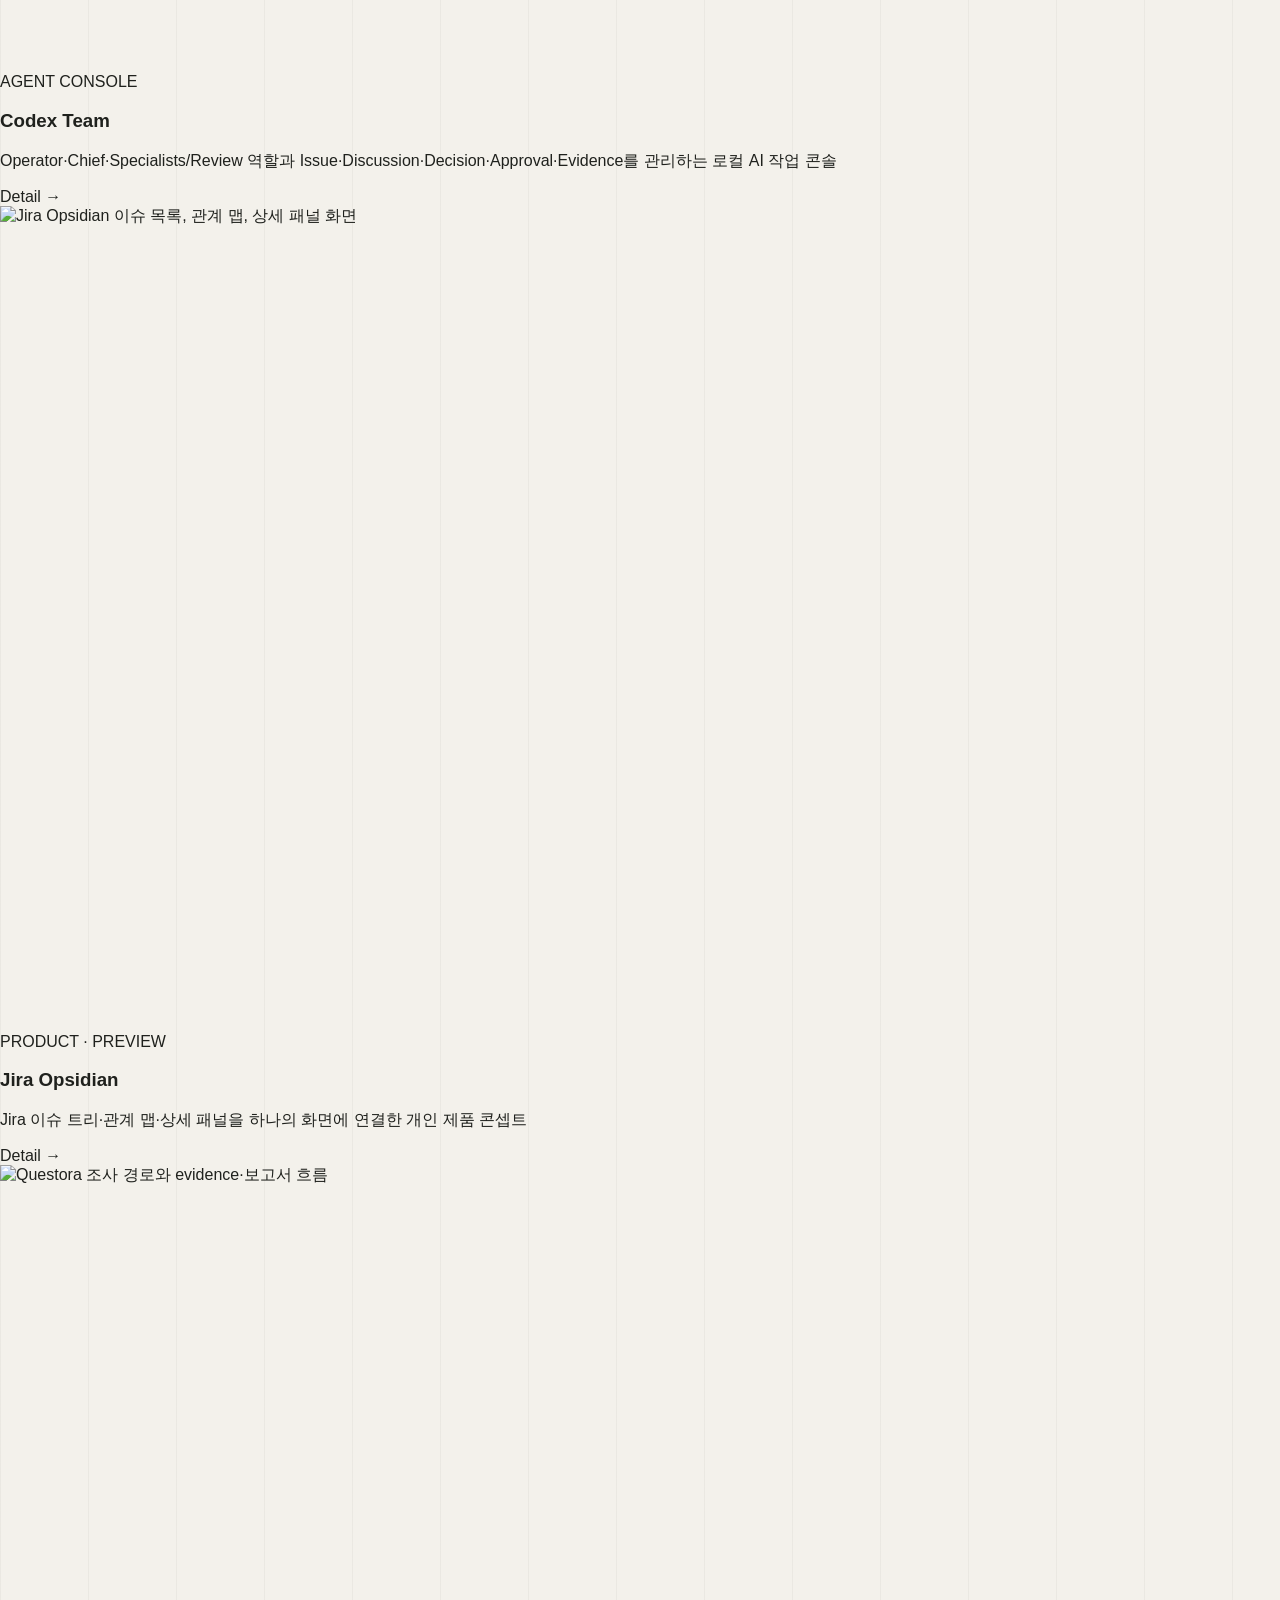
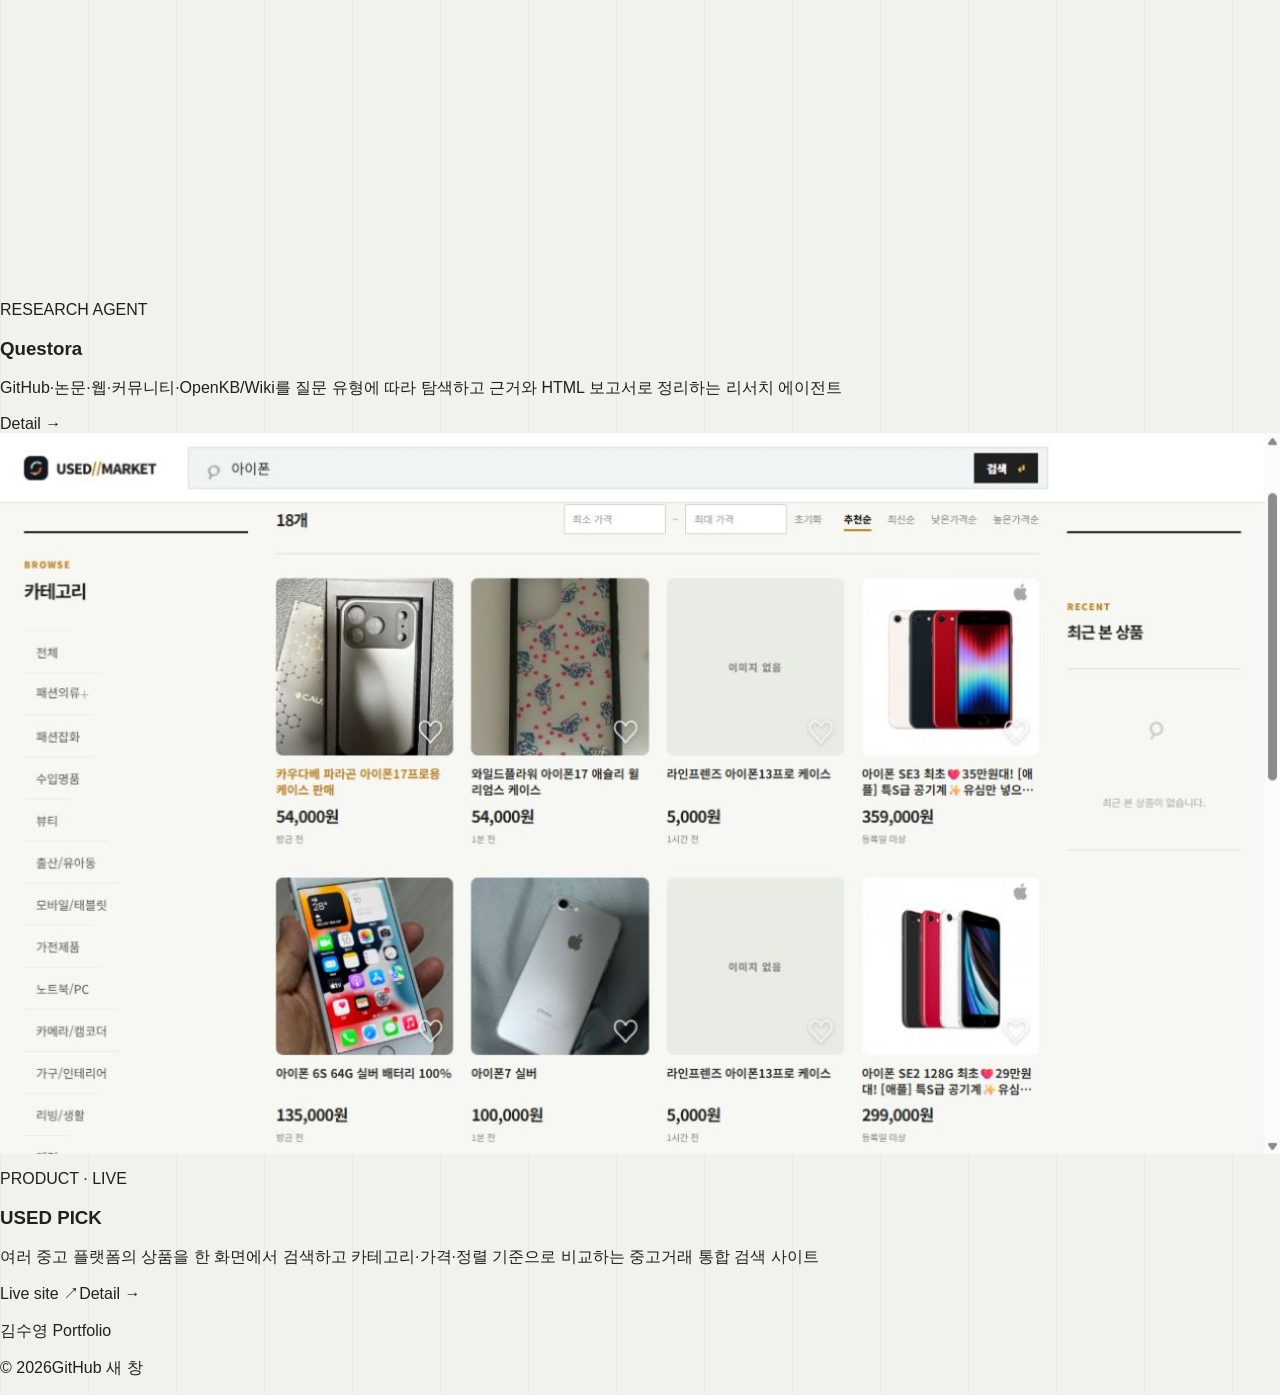
==== commit 2bde80f4: "Add USED PICK to product portfolio" ====
--- a/index.html
+++ b/index.html
@@ -2,587 +2,802 @@
 <html lang="ko">
   <head>
     <meta charset="UTF-8" />
-    <meta name="viewport" content="width=device-width, initial-scale=1.0" />
-    <title>김수영 | Profile Archive</title>
+    <meta name="viewport" content="width=device-width, initial-scale=1" />
+    <title>김수영 | Automotive Software Engineer &amp; Tool Builder</title>
     <meta
       name="description"
-      content="한온 냉매 밸브 액추에이터, SCM·PSU 바디 제어기, AUTOSAR 코드 생성 자동화 경험을 정리한 김수영의 프로필 아카이브입니다."
+      content="AUTOSAR와 모터 제어 기반 자동차 임베디드 소프트웨어 실무부터 Python 자동화, 웹 서비스와 개발 도구까지 직접 구현한 김수영의 포트폴리오입니다."
     />
-    <meta property="og:title" content="김수영 | Profile Archive" />
+    <meta name="author" content="김수영" />
+    <link rel="canonical" href="https://tndud2505-ops.github.io/Career_Profile/" />
+    <meta name="theme-color" content="#f7f7f5" />
+    <meta
+      property="og:title"
+      content="김수영 | Automotive Software Engineer &amp; Tool Builder"
+    />
     <meta
       property="og:description"
-      content="반복되는 문제를 구조화하고, 상태와 기록, 검증이 남는 도구로 바꾸는 개발자의 프로필 아카이브입니다."
+      content="자동차 임베디드 소프트웨어와 반복되는 개발·검증 흐름을 도구와 제품으로 구조화합니다."
     />
     <meta property="og:type" content="website" />
-    <meta property="og:image" content="./site_preview.png" />
+    <meta property="og:locale" content="ko_KR" />
+    <meta
+      property="og:url"
+      content="https://tndud2505-ops.github.io/Career_Profile/"
+    />
+    <meta
+      property="og:image"
+      content="https://tndud2505-ops.github.io/Career_Profile/assets/virtual_mcu_editor.png"
+    />
+    <meta name="twitter:card" content="summary_large_image" />
+    <link
+      rel="icon"
+      href="data:image/svg+xml,%3Csvg xmlns='http://www.w3.org/2000/svg' viewBox='0 0 64 64'%3E%3Crect width='64' height='64' rx='12' fill='%23315d4b'/%3E%3Ctext x='32' y='39' text-anchor='middle' font-size='18' font-family='Arial,sans-serif' font-weight='700' fill='white'%3EKSY%3C/text%3E%3C/svg%3E"
+    />
     <link rel="preconnect" href="https://fonts.googleapis.com" />
     <link rel="preconnect" href="https://fonts.gstatic.com" crossorigin />
     <link
-      href="https://fonts.googleapis.com/css2?family=IBM+Plex+Mono:wght@400;500;600&family=Noto+Sans+KR:wght@400;500;600;700;800&display=swap"
+      href="https://fonts.googleapis.com/css2?family=IBM+Plex+Mono:wght@400;500;600&amp;family=IBM+Plex+Sans+KR:wght@400;500;600;700&amp;display=swap"
       rel="stylesheet"
     />
-    <link rel="stylesheet" href="./styles.css" />
+    <link rel="stylesheet" href="./styles.css?v=20260730k" />
+    <script src="./script.js?v=20260727a" defer></script>
   </head>
   <body>
     <a class="skip-link" href="#content">본문으로 건너뛰기</a>
-
     <header class="site-header">
-      <a class="brand" href="#top" aria-label="처음으로">
-        <span class="brand-mark">KSY</span>
-        <span>
-          <strong>김수영</strong>
-          <small>profile archive</small>
-        </span>
-      </a>
-
-      <nav class="tab-nav" aria-label="주요 화면">
-        <button class="tab-button" type="button" data-panel="intro">
-          <span>01</span>
-          소개
+      <div class="container header-inner">
+        <a class="brand" href="#profile" aria-label="김수영 포트폴리오 처음으로"
+          ><span class="brand-mark brand-photo"
+            ><img src="./assets/profile-header-thumb.png" width="40" height="40" alt="" /></span
+          ><span class="brand-copy"
+            ><strong>김수영</strong
+            ><small>Automotive Software Engineer</small></span
+          ></a
+        >
+        <button
+          class="menu-toggle"
+          type="button"
+          aria-expanded="false"
+          aria-label="메뉴 열기"
+          aria-controls="site-menu"
+        >
+          메뉴
         </button>
-        <button class="tab-button is-active" type="button" data-panel="career">
-          <span>02</span>
-          이력 정리
-        </button>
-        <button class="tab-button" type="button" data-panel="projects">
-          <span>03</span>
-          개인 프로젝트
-        </button>
-      </nav>
+        <nav id="site-menu" class="site-nav is-collapsed" aria-label="주요 메뉴">
+          <a href="#profile">Profile</a><a href="#experience">Experience</a
+          ><a href="#direction">Direction</a><a href="#projects">Projects</a>
+        </nav>
+      </div>
     </header>
 
-    <main id="content" class="site-main">
-      <section id="top" class="hero">
-        <div class="hero-copy">
-          <p class="eyebrow">Profile archive</p>
-          <h1>냉매 밸브 액추에이터,<br />SCM·PSU 바디 제어기,<br />AUTOSAR 자동화까지 다뤘습니다.</h1>
-          <p>
-            총 4년 3개월 동안 자동차 임베디드 SW에서 양산 제어기와 개발 자동화 프로젝트를 이어왔습니다.<br />
-            동아전기부품에서는 한온 냉매 밸브 액추에이터 1·2세대 양산과 PT 센서 액추에이터 선행을 맡았고,<br />
-            LS Automotive에서는 SCM Platform 1.0/2.0, PSU Platform 2.0, 통합제어기 선행을 다뤘습니다.<br />
-            현재 MOBASE ASEC에서는 AUTOSAR ARXML 기반 코드 생성과 WSL/GCC 검증 자동화 흐름을 개발하고 있습니다.
-          </p>
-          <figure class="hero-flow-visual">
-            <img src="./assets/visual_profile_path.svg" alt="액추에이터 제어에서 바디 제어기, AUTOSAR 자동화로 이어지는 이력 흐름 개념도" />
+    <main id="content">
+      <section
+        id="profile"
+        class="hero section-shell"
+        aria-labelledby="profile-title"
+      >
+        <div class="container">
+          <div class="section-intro">
+            <h2 id="profile-title" class="eyebrow">Profile</h2>
+          </div>
+          <div class="profile-intro">
+          <figure class="profile-intro-photo">
+            <img
+              src="./assets/profile-focus-photo.png"
+              width="1254"
+              height="1254"
+              alt="야외 코트에서 슛에 집중하는 뒷모습"
+              fetchpriority="high"
+            />
           </figure>
-          <div class="hero-summary-lines" aria-label="핵심 이력 요약">
-            <article>
-              <span>2022.03-2023.06</span>
-              <strong>동아전기부품</strong>
-              <p>냉매 밸브 액추에이터 양산 대응과 PMSM 기반 액추에이터 제어를 맡았습니다.</p>
-            </article>
-            <article>
-              <span>2023.10-2026.01</span>
-              <strong>LS Automotive</strong>
-              <p>SCM, PSU, 통합제어기 선행에서 바디 제어기 기능 구현과 검증 흐름을 다뤘습니다.</p>
-            </article>
-            <article>
-              <span>2026.01-현재</span>
-              <strong>MOBASE ASEC</strong>
-              <p>AUTOSAR ARXML 기반 코드 생성과 WSL/GCC 검증 자동화 구조를 만들고 있습니다.</p>
+          <div class="profile-intro-copy">
+            <p class="profile-greeting">안녕하세요.</p>
+            <h1 id="hero-title">
+              자동차 SW 개발 및 다양한 프로젝트를 스스로 공부하며 진행하고
+              있습니다.
+            </h1>
+            <dl class="profile-contact-list">
+              <div>
+                <dt>GitHub</dt>
+                <dd>
+                  <a
+                    class="profile-text-link"
+                    href="https://github.com/tndud2505-ops"
+                    target="_blank"
+                    rel="noopener noreferrer"
+                    >github.com/tndud2505-ops <span aria-hidden="true">↗</span
+                    ><span class="sr-only"> 새 창</span></a
+                  >
+                </dd>
+              </div>
+              <div>
+                <dt>Email</dt>
+                <dd>
+                  <a class="profile-text-link" href="mailto:tndud2505@naver.com"
+                    >tndud2505@naver.com</a
+                  >
+                </dd>
+              </div>
+            </dl>
+          </div>
+        </div>
+        </div>
+      </section>
+
+      <section
+        id="experience"
+        class="section-shell section-muted"
+        aria-labelledby="experience-title"
+      >
+        <div class="container">
+          <div class="section-intro">
+            <h2 id="experience-title" class="eyebrow">Experience</h2>
+          </div>
+          <div class="record-list">
+            <article class="record-item experience-record" data-career-company="mobase-asec">
+              <div class="record-index">
+                <time datetime="2026-01">2026.01 ~ 재직중</time>
+              </div>
+              <div class="record-main">
+                <div class="record-heading">
+                  <h3>MOBASE ASEC</h3>
+                  <p class="record-role">
+                    아키텍처 설계실 · R&amp;D · 선임연구원
+                  </p>
+                </div>
+                <p class="record-description" data-career-summary>
+                  AUTOSAR ARXML의 RTE·설정 정보를 분석해 반복 코드를 생성하는 웹 기반 도구를 개발하고, 생성 결과의 검증과 개발 흐름 가시화를 연결했습니다.
+                </p>
+                <div class="record-groups">
+                  <div class="record-group">
+                    <h4>진행 프로젝트</h4>
+                    <ul class="record-bullets">
+                      <li>
+                        <strong>AUTOSAR 기반 자동 코드 생성 툴</strong
+                        ><span
+                          >ARXML의 RTE·설정 정보를 분석해 CAN 타임아웃, NVM
+                          상태 관리, I/O 필터 등의 반복 코드를 생성하고 설정
+                          누락·오류를 검출하는 웹 도구 개발</span
+                        >
+                      </li>
+                      <li>
+                        <strong>코드 생성 신뢰성 고도화</strong
+                        ><span
+                          >SiL 검증 환경, 테스트 케이스 검토와 WSL·GCC 단위
+                          검증을 연결해 생성 결과의 신뢰성을 높이는 업무</span
+                        >
+                      </li>
+                      <li>
+                        <strong>개발 흐름 고도화</strong
+                        ><span
+                          >ASPICE 문서 추적성, Git 이력, CI 결과와 Coverage를
+                          연결한 프로젝트 관리 대시보드 개발</span
+                        >
+                      </li>
+                    </ul>
+                  </div>
+                  <div class="record-group">
+                    <h4>업무 관련 자격사항</h4>
+                    <ol class="record-skills">
+                      <li><span>파이썬 기반 툴 개발 능력</span></li>
+                      <li>
+                        <span
+                          >WSL·GCC 기반 단위 검증 및 자동 테스트 환경
+                          설계·구현 능력</span
+                        >
+                      </li>
+                      <li><span>AUTOSAR ARXML 분석 및 코드 설계 능력</span></li>
+                      <li>
+                        <span
+                          >Docker 기반 컨테이너 환경 구성 및 CI/CD·배포 도구 활용
+                          능력</span
+                        >
+                      </li>
+                    </ol>
+                  </div>
+                </div>
+                <div class="record-actions">
+                  <a
+                    class="record-evidence-link"
+                    data-career-detail-link
+                    href="./experience/mobase-asec.html"
+                    >AUTOSAR·Tooling 경력 흐름 보기
+                    <span aria-hidden="true">→</span></a
+                  >
+                </div>
+              </div>
+            </article>
+            <article class="record-item experience-record" data-career-company="ls-automotive">
+              <div class="record-index">
+                <time datetime="2023-10">2023.10 ~ 2026.01<br />2년 4개월</time>
+              </div>
+              <div class="record-main">
+                <div class="record-heading">
+                  <h3>LS Automotive</h3>
+                  <p class="record-role">전장 SW 설계팀 · 연구원</p>
+                </div>
+                <p class="record-description" data-career-summary>
+                  SCM·PSU·통합제어기 프로젝트에서 요구사항을 MATLAB/Simulink 기반 ASW로 설계하고 MiL·AUTOSAR·ARXML·mobilgene·HW-SW 디버깅으로 연결했습니다.
+                </p>
+                <div class="record-groups">
+                  <div class="record-group">
+                    <h4>진행 프로젝트</h4>
+                    <ul class="record-bullets">
+                      <li>
+                        <strong
+                          >Steering Wheel Column Module Control · Platform
+                          1.0</strong
+                        ><span
+                          >조향 칼럼 위치·메모리·승하차 편의 기능 ASW 개발과
+                          차량 통신·입출력 기능 검증</span
+                        >
+                      </li>
+                      <li>
+                        <strong
+                          >Steering Wheel Column Module Control · Platform
+                          2.0</strong
+                        ><span
+                          >신규 플랫폼 요구 사양에 맞춘 ASW·설정 적용,
+                          AUTOSAR 통합·검증과 모듈 대상 SiL 검증 단기 참여</span
+                        >
+                      </li>
+                      <li>
+                        <strong
+                          >Power Seat Unit Control · Platform 2.0</strong
+                        ><span
+                          >전동 시트 제어 기능 구현·디버깅과 ASIL-A 기능안전
+                          기술 문서 작성·인터페이스 검증 참여</span
+                        >
+                      </li>
+                      <li>
+                        <strong>통합제어기 선행과제</strong
+                        ><span
+                          >시트·램프·카메라의 명령·상태 관리 로직과 제어기 간
+                          통신 인터페이스 개발·검증</span
+                        >
+                      </li>
+                    </ul>
+                  </div>
+                  <div class="record-group">
+                    <h4>업무 관련 자격사항</h4>
+                    <ol class="record-skills">
+                      <li>
+                        <span
+                          >mobilgene 사용 및 AUTOSAR 기반 SW 연계 능력</span
+                        >
+                      </li>
+                      <li>
+                        <span
+                          >MATLAB/Simulink 기반 MBD 코드·ASW 설계와 요구
+                          사양 분석 능력</span
+                        >
+                      </li>
+                      <li>
+                        <span
+                          >MATLAB 기반 MiL 모델 검증 및 시뮬레이션 능력</span
+                        >
+                      </li>
+                      <li>
+                        <span
+                          >DC Motor 제어 이론과 관련 HW–SW 디버깅 능력</span
+                        >
+                      </li>
+                      <li>
+                        <span
+                          >RTE 인터페이스 분석 및 반복 설계·연계 작업의 Python
+                          자동화 능력</span
+                        >
+                      </li>
+                      <li>
+                        <span
+                          >SCM 기술안전 문서 대응 2회 및 SiL 검증 업무 단기
+                          참여</span
+                        >
+                      </li>
+                      <li>
+                        <span>PSU ASIL-A 기능안전 기술 문서 작성 참여</span
+                        >
+                      </li>
+                    </ol>
+                  </div>
+                </div>
+                <div class="record-actions">
+                  <a
+                    class="record-evidence-link"
+                    data-career-detail-link
+                    href="./experience/ls-automotive.html"
+                    >SCM·PSU·AUTOSAR 개발 흐름 보기
+                    <span aria-hidden="true">→</span></a
+                  >
+                </div>
+              </div>
+            </article>
+            <article class="record-item experience-record" data-career-company="donga-electric-parts">
+              <div class="record-index">
+                <time datetime="2022-03">2022.03 ~ 2023.06<br />1년 4개월</time>
+              </div>
+              <div class="record-main">
+                <div class="record-heading">
+                  <h3>동아전기부품</h3>
+                  <p class="record-role">
+                    회로2팀 · 소프트웨어 담당 · 사원 2년차
+                  </p>
+                </div>
+                <p class="record-description" data-career-summary>
+                  냉매 밸브·PT 센서 액추에이터에서 LIN ASW와 Motor Driver SW를 개발하고, MCU 변경·3-PWM 구동·공정 매칭·양산 HW-SW 디버깅을 수행했습니다.
+                </p>
+                <div class="record-groups">
+                  <div class="record-group">
+                    <h4>진행 프로젝트</h4>
+                    <ul class="record-bullets">
+                      <li>
+                        <strong>냉매 밸브 액추에이터 1세대</strong
+                        ><span
+                          >MCU 업체 제공 Motor Driver 코드를 분석·활용해
+                          제품 검증, 양산 공정 매칭과 현장 이슈 대응</span
+                        >
+                      </li>
+                      <li>
+                        <strong>냉매 밸브 액추에이터 2세대</strong
+                        ><span
+                          >신규 MCU에 맞춰 3-PWM 기반 Motor Driver SW와
+                          게이트 드라이버 인터페이스를 직접 설계·디버깅</span
+                        >
+                      </li>
+                      <li>
+                        <strong>PT 센서 액추에이터 · 선행</strong
+                        ><span
+                          >온도·압력 조건에서 에너지 변환 효율이 높은 위치로
+                          니들 밸브를 제어하는 로직 구현과 시제품 검증</span
+                        >
+                      </li>
+                    </ul>
+                  </div>
+                  <div class="record-group">
+                    <h4>업무 관련 자격사항</h4>
+                    <ol class="record-skills">
+                      <li>
+                        <span
+                          >LIN 통신 기반 ASW와 Motor Driver SW 설계
+                          능력</span
+                        >
+                      </li>
+                      <li>
+                        <span
+                          >MCU 데이터시트·주변장치 분석과 SW 마이그레이션
+                          능력</span
+                        >
+                      </li>
+                      <li>
+                        <span
+                          >3-PWM 기반 게이트 드라이버·3상 인버터 구동과
+                          PMSM 위치 제어
+                          능력</span
+                        >
+                      </li>
+                      <li>
+                        <span
+                          >모터·액추에이터 HW–SW 통합 디버깅 능력</span
+                        >
+                      </li>
+                      <li>
+                        <span
+                          >제품 검증, 양산 공정 매칭과 현장 이슈 대응
+                          경험</span
+                        >
+                      </li>
+                      <li>
+                        <span>요구 사양 분석과 기술 협의 능력</span>
+                      </li>
+                    </ol>
+                  </div>
+                </div>
+                <div class="record-actions">
+                  <a
+                    class="record-evidence-link"
+                    data-career-detail-link
+                    href="./experience/donga-electric-parts.html"
+                    >LIN·MCU·인버터·액추에이터 구조 보기
+                    <span aria-hidden="true">→</span></a
+                  >
+                </div>
+              </div>
+            </article>
+            <article class="record-item experience-record">
+              <div class="record-index">
+                <span>번외 활동</span>
+              </div>
+              <div class="record-main">
+                <div class="record-heading">
+                  <h3>코멘토 강사 활동</h3>
+                  <p class="record-role">임베디드 SW 실습 강의</p>
+                </div>
+                <div class="record-groups">
+                  <div class="record-group">
+                    <h4>강의 내용</h4>
+                    <ul class="record-bullets">
+                      <li>
+                        <strong>STM32 데이터시트·SiL 실습</strong>
+                        <span
+                          >STM32 데이터시트 분석과 관련 SiL 환경 구성·실습
+                          강의</span
+                        >
+                      </li>
+                      <li>
+                        <strong>BMS·BLDC 모터 제어 실습</strong>
+                        <span
+                          >BMS 및 BLDC 모터 컨트롤 실습 환경 구성과 실습
+                          강의</span
+                        >
+                      </li>
+                    </ul>
+                  </div>
+                </div>
+              </div>
             </article>
           </div>
         </div>
       </section>
 
-      <section class="panel" data-panel="intro" hidden>
-        <div class="panel-head">
-          <p class="panel-number">01</p>
-          <div>
-            <p class="eyebrow">소개</p>
-            <h2>복잡한 일을 사람이 이해하고 다시 확인할 수 있는 구조로 정리합니다.</h2>
+      <section
+        id="direction"
+        class="section-shell"
+        aria-labelledby="direction-title"
+      >
+        <div class="container">
+          <div class="section-intro">
+            <h2 id="direction-title" class="eyebrow">Direction</h2>
           </div>
-        </div>
-
-        <div class="intro-layout">
-          <article class="intro-lead">
-            <h3>제가 일을 바라보는 방식</h3>
-            <p>
-              자동차 임베디드 실무에서 모터 제어, 바디 제어기, AUTOSAR 자동화처럼 작은 판단 차이가
-              실제 동작과 검증 결과로 이어지는 일을 해왔습니다. 개인 프로젝트에서는 그 경험을 바탕으로
-              놓치기 쉬운 상태, 반복해서 확인해야 하는 정보, 혼자 보기 어려운 흐름을 화면과 기록으로 정리했습니다.
-            </p>
-          </article>
-          <div class="principle-strip">
-            <article>
-              <span>01</span>
-              <strong>하는 일</strong>
-              <p>상태가 흩어진 작업을 입력, 판단, 실행, 기록 흐름으로 나눕니다.</p>
-            </article>
-            <article>
-              <span>02</span>
-              <strong>중요하게 보는 것</strong>
-              <p>화면에서 확인되는 결과와 다시 추적 가능한 로그를 남깁니다.</p>
-            </article>
-            <article>
-              <span>03</span>
-              <strong>그래서 만든 것</strong>
-              <p>원격 작업 관리, 매물 추적, 조건 검토, MCU 학습처럼 실제로 써볼 도구를 만들었습니다.</p>
-            </article>
+          <div class="direction-layout">
+            <div class="direction-intro">
+              <h3>앞으로 수행하고 싶은 업무</h3>
+              <p data-career-direction-intro>
+                툴 개발 자체가 목표는 아닙니다. 먼저 담당 아이템의 제어
+                원리·요구사항·설정·구현·검증 흐름에 대한 전문성을 쌓고, 그
+                과정에서 발견한 실제 문제를 개발자 친화적인 시스템으로
+                해결하고 싶습니다.
+              </p>
+            </div>
+            <ul class="direction-list" data-career-direction-list>
+              <li>
+                <strong>아이템 도메인 전문성</strong>
+                <span
+                  >AUTOSAR·통신·NVM·진단·모터 제어 등 담당 아이템의 요구사항,
+                  제어 원리와 검증 흐름을 깊이 있게 이해</span
+                >
+              </li>
+              <li>
+                <strong>개발 지원·검증 자동화</strong>
+                <span
+                  >도메인에서 반복되는 설정 누락과 개발 오류를 코드 생성,
+                  MiL·SiL·단위 검증, 배포 자동화로 사전 방지</span
+                >
+              </li>
+              <li>
+                <strong>개발자 교육 시스템</strong>
+                <span
+                  >요구사항·설정·코드·테스트 결과를 연결해 담당 아이템의
+                  구조와 개발 흐름을 익히는 웹 기반 학습 환경 개발</span
+                >
+              </li>
+            </ul>
           </div>
         </div>
       </section>
 
-      <section class="panel is-active" data-panel="career">
-        <div class="panel-head">
-          <p class="panel-number">02</p>
-          <div>
-            <p class="eyebrow">이력 정리</p>
-            <h2>회사별 프로젝트와 맡은 범위를 문서형으로 정리했습니다.</h2>
+      <section
+        id="projects"
+        class="section-shell"
+        aria-labelledby="projects-title"
+      >
+        <div class="container">
+          <div class="section-intro projects-intro">
+            <h2 id="projects-title" class="eyebrow">Project</h2>
+          </div>
+
+          <div class="project-tabs" role="tablist" aria-label="프로젝트 분류">
+            <button
+              id="project-tab-all"
+              class="project-tab is-active"
+              type="button"
+              role="tab"
+              aria-selected="true"
+              aria-controls="project-panel"
+              data-project-filter="all"
+            >
+              전체
+            </button>
+            <button
+              id="project-tab-product"
+              class="project-tab"
+              type="button"
+              role="tab"
+              aria-selected="false"
+              aria-controls="project-panel"
+              data-project-filter="product"
+            >
+              제품·서비스
+            </button>
+            <button
+              id="project-tab-tool"
+              class="project-tab"
+              type="button"
+              role="tab"
+              aria-selected="false"
+              aria-controls="project-panel"
+              data-project-filter="tool"
+            >
+              개발 도구
+            </button>
+            <button
+              id="project-tab-automation"
+              class="project-tab"
+              type="button"
+              role="tab"
+              aria-selected="false"
+              aria-controls="project-panel"
+              data-project-filter="automation"
+            >
+              자동화
+            </button>
+          </div>
+
+          <div
+            id="project-panel"
+            class="project-card-grid"
+            role="tabpanel"
+            aria-labelledby="project-tab-all"
+            aria-live="polite"
+          >
+            <article class="project-card" data-project-category="product" data-career-project-id="k-stock">
+              <a
+                class="project-card-media"
+                href="./projects/k-stock.html"
+                aria-label="K Stock 상세 보기"
+              >
+                <img
+                  src="./assets/market_search_detail_latest.png"
+                  width="1200"
+                  height="760"
+                  alt="K Stock 종목 상세 차트 화면"
+                  loading="lazy"
+                />
+              </a>
+              <div class="project-card-body">
+                <p class="project-card-meta">PRODUCT · LIVE</p>
+                <h3>K Stock</h3>
+                <p>
+                  종목 검색, 점수 비교, 산업군 흐름을 한 화면에서 확인하는 읽기
+                  전용 서비스입니다.
+                </p>
+                <div class="project-card-actions">
+                  <a
+                    href="https://kstockclock.com/"
+                    target="_blank"
+                    rel="noopener noreferrer"
+                    >Live site ↗</a
+                  ><a href="./projects/k-stock.html">Detail →</a>
+                </div>
+              </div>
+            </article>
+
+            <article class="project-card" data-project-category="product" data-career-project-id="virtual-mcu">
+              <a
+                class="project-card-media"
+                href="./projects/virtual-mcu.html"
+                aria-label="Virtual MCU Training Environment 상세 보기"
+              >
+                <img
+                  src="./assets/virtual_mcu_editor.png"
+                  width="1200"
+                  height="760"
+                  alt="Virtual MCU 코드 편집기와 실행 결과 화면"
+                  loading="lazy"
+                />
+              </a>
+              <div class="project-card-body">
+                <p class="project-card-meta">PRODUCT · LIVE</p>
+                <h3>Virtual MCU Training Environment</h3>
+                <p>
+                  브라우저에서 C 코드 실행과 GPIO·register·graph·log 변화를
+                  연결해 보는 학습 도구입니다.
+                </p>
+                <div class="project-card-actions">
+                  <a
+                    href="https://virtual-mcu-training-env.pages.dev/"
+                    target="_blank"
+                    rel="noopener noreferrer"
+                    >Live demo ↗</a
+                  ><a href="./projects/virtual-mcu.html">Detail →</a>
+                </div>
+              </div>
+            </article>
+
+            <article class="project-card" data-project-category="product" data-career-project-id="train-gallery">
+              <a
+                class="project-card-media"
+                href="./projects/train-gallery.html"
+                aria-label="Train Gallery 상세 보기"
+              >
+                <img
+                  src="./assets/train_gallery_calendar_latest.png"
+                  width="1200"
+                  height="760"
+                  alt="Train Gallery 운동 기록 캘린더 화면"
+                  loading="lazy"
+                />
+              </a>
+              <div class="project-card-body">
+                <p class="project-card-meta">LOCAL-FIRST APP</p>
+                <h3>Train Gallery</h3>
+                <p>
+                  운동 영상을 날짜별로 기록하고 클립과 하이라이트 export까지
+                  이어지는 앱입니다.
+                </p>
+                <div class="project-card-actions">
+                  <a href="./projects/train-gallery.html">Detail →</a>
+                </div>
+              </div>
+            </article>
+
+            <article class="project-card" data-project-category="automation" data-career-project-id="auto-trading">
+              <a
+                class="project-card-media"
+                href="./projects/auto-trading.html"
+                aria-label="Auto Trading 상세 보기"
+              >
+                <img
+                  src="./assets/kiwom_autotrade_latest.png"
+                  width="1200"
+                  height="760"
+                  alt="Auto Trading 후보 상태와 운영 로그 화면"
+                  loading="lazy"
+                />
+              </a>
+              <div class="project-card-body">
+                <p class="project-card-meta">AUTOMATION · PRIVATE</p>
+                <h3>Auto Trading</h3>
+                <p>
+                  실행 후보, 차단 사유, 보유·체결 흐름을 분리해 검토하는 로컬
+                  운영 워크벤치입니다.
+                </p>
+                <div class="project-card-actions">
+                  <a href="./projects/auto-trading.html">Detail →</a>
+                </div>
+              </div>
+            </article>
+
+            <article class="project-card" data-project-category="tool" data-career-project-id="codex-team">
+              <a
+                class="project-card-media"
+                href="./projects/codex-team.html"
+                aria-label="Codex Team 상세 보기"
+              >
+                <img
+                  src="./assets/codexteam_activity_latest.png"
+                  width="1200"
+                  height="760"
+                  alt="Codex Team 에이전트 활동 기록 화면"
+                  loading="lazy"
+                />
+              </a>
+              <div class="project-card-body">
+                <p class="project-card-meta">AGENT CONSOLE</p>
+                <h3>Codex Team</h3>
+                <p>
+                  요청, 승인, 검토, 근거를 역할별로 나눠 관리하는 로컬 AI 작업
+                  콘솔입니다.
+                </p>
+                <div class="project-card-actions">
+                  <a href="./projects/codex-team.html">Detail →</a>
+                </div>
+              </div>
+            </article>
+
+            <article class="project-card" data-project-category="product" data-career-project-id="jira-opsidian">
+              <a
+                class="project-card-media"
+                href="./projects/jira-mini.html"
+                aria-label="Jira Opsidian 상세 보기"
+              >
+                <img
+                  src="./assets/jira_opsidian_context_map.png"
+                  width="1200"
+                  height="760"
+                  alt="Jira Opsidian 이슈 목록, 관계 맵, 상세 패널 화면"
+                  loading="lazy"
+                />
+              </a>
+              <div class="project-card-body">
+                <p class="project-card-meta">PRODUCT · PREVIEW</p>
+                <h3>Jira Opsidian</h3>
+                <p>
+                  Task·Sub-task·Epic 전체를 왼쪽 트리에서 탐색하고, 가운데 관계 맵에서
+                  이슈 연결을 묶거나 풀어 보며, 오른쪽 상세 패널에서 선택한 이슈의
+                  내용을 확인하는 Jira 작업공간입니다.
+                </p>
+                <div class="project-card-actions">
+                  <a href="./projects/jira-mini.html">Detail →</a>
+                </div>
+              </div>
+            </article>
+
+            <article class="project-card" data-project-category="tool" data-career-project-id="questora">
+              <a
+                class="project-card-media"
+                href="./projects/daily-automation.html"
+                aria-label="Questora 상세 보기"
+              >
+                <img
+                  src="./assets/questora_research_flow.png"
+                  width="1600"
+                  height="900"
+                  alt="Questora 조사 경로와 evidence·보고서 흐름"
+                  loading="lazy"
+                />
+              </a>
+              <div class="project-card-body">
+                <p class="project-card-meta">RESEARCH AGENT</p>
+                <h3>Questora</h3>
+                <p>
+                  질문 유형에 맞는 조사 경로를 선택하고 근거·원본 데이터와 HTML
+                  보고서까지 연결하는 통합 조사 에이전트입니다.
+                </p>
+                <div class="project-card-actions">
+                  <a href="./projects/daily-automation.html">Detail →</a>
+                </div>
+              </div>
+            </article>
+
+            <article class="project-card" data-project-category="product" data-career-project-id="used-market-agent">
+              <a
+                class="project-card-media"
+                href="./projects/used-market-agent.html"
+                  aria-label="USED PICK 상세 보기"
+              >
+                <img
+                  src="./assets/used_pick_search_iphone_latest.png"
+                  width="1265"
+                  height="720"
+                  alt="USED PICK 아이폰 검색 결과 화면"
+                  loading="lazy"
+                />
+              </a>
+              <div class="project-card-body">
+                <p class="project-card-meta">PRODUCT · LIVE</p>
+                <h3>USED PICK</h3>
+                <p>
+                  여러 중고 플랫폼의 상품을 한 화면에서 검색하고 카테고리·가격·정렬
+                  기준으로 비교하는 통합 검색 서비스입니다.
+                </p>
+                <div class="project-card-actions">
+                  <a
+                    href="https://www.used-pick.com/"
+                    target="_blank"
+                    rel="noopener noreferrer"
+                    >Live site ↗</a
+                  ><a href="./projects/used-market-agent.html">Detail →</a>
+                </div>
+              </div>
+            </article>
           </div>
         </div>
-
-        <section class="career-document" aria-label="회사별 이력 정리">
-          <div class="career-document-main">
-            <article class="resume-entry resume-entry--expanded">
-              <header>
-                <div>
-                  <h2>동아전기부품</h2>
-                  <p>회로2팀 소프트웨어 담당 / 사원 2년차</p>
-                </div>
-                <time>2022.03 ~ 2023.06 · 1년 4개월</time>
-              </header>
-              <div class="resume-entry-body">
-                <strong>진행 프로젝트</strong>
-                <ul>
-                  <li>한온 냉매 밸브 액추에이터 1세대: 반도체 수급 이슈 대응, 국내 최초 냉매 밸브 액추에이터 개발 및 공정 매칭 완료</li>
-                  <li>한온 냉매 밸브 액추에이터 2세대: MCU 공급 이슈 대응, MCU 변경 기반 프로그램 재설계 및 공정 매칭 완료</li>
-                  <li>PT 센서 액추에이터: 온도·압력 조건에 따라 효율이 좋은 위치로 니들밸브를 제어하는 선행 제품 개발</li>
-                </ul>
-                <strong>아이템 설명</strong>
-                <p>히트펌프 시스템에서 냉매 유량을 조절하기 위해 상위 제어기가 지정한 각도로 이동하는 액추에이터입니다.</p>
-                <strong>업무 범위</strong>
-                <p>PMSM 180°/120° 통전 제어, 역기전력 기반 센서리스 위치 계산, PI 제어, STALL 감지와 재동작, Driver IC 노이즈·GND 전위차 디버깅을 맡았습니다.</p>
-              </div>
-            </article>
-
-            <article class="resume-entry resume-entry--expanded">
-              <header>
-                <div>
-                  <h2>LS Automotive</h2>
-                  <p>전장 SW 설계팀 / 연구원</p>
-                </div>
-                <time>2023.10 ~ 2026.01 · 2년 4개월</time>
-              </header>
-              <div class="resume-entry-body">
-                <strong>진행 프로젝트</strong>
-                <ul>
-                  <li>SCM Platform 1.0: GL3, JK, CV 차종 Steering Wheel Column Module 개발 및 3개 차종 양산 완료</li>
-                  <li>SCM Platform 2.0: JW, RS4 차종 개발, 1개 차종 양산 완료 및 1개 차종 개발 진행</li>
-                  <li>PSU Platform 2.0: JW PE, CE 차종 Power Seat Unit 디버깅, 기능안전 산출물 작성, 기능 구현 리더 역할</li>
-                  <li>통합제어기 선행: 시트·램프·카메라 상태 모니터링과 명령 전달 구조 개발</li>
-                </ul>
-                <strong>아이템 설명</strong>
-                <p>차량 바디/시트 제어기를 위한 모듈 SW 개발과 진단·통신·기능안전 통합 구현 프로젝트입니다.</p>
-                <strong>업무 범위</strong>
-                <p>MATLAB/Simulink MBD, AUTOSAR Mobile Gene, CAN/LIN 통신, DC Motor 제어, 진단 조건 설계, ASIL-A 기능안전 문서 및 검증 환경 구성을 다뤘습니다.</p>
-              </div>
-            </article>
-
-            <article class="resume-entry resume-entry--expanded">
-              <header>
-                <div>
-                  <h2>MOBASE ASEC</h2>
-                  <p>아키텍처 설계실 / 책임연구원</p>
-                </div>
-                <time>2026.01 ~ 재직중</time>
-              </header>
-              <div class="resume-entry-body">
-                <strong>진행 프로젝트</strong>
-                <ul>
-                  <li>오토사 기반 자동 코드 생성 툴 프로그램 개발</li>
-                  <li>ARXML 분석 기반 C 코드 생성 입력 정리와 코드 표준화 흐름 구성</li>
-                  <li>WSL/GCC 기반 단위 유닛 검증 및 자동 테스트 환경 설계·구현</li>
-                </ul>
-                <strong>업무 범위</strong>
-                <p>Python 기반 툴 개발, AUTOSAR ARXML 분석, 코드 생성 결과 검증, 반복 테스트 자동화 흐름을 다룹니다.</p>
-              </div>
-            </article>
-          </div>
-
-          <aside class="career-evidence-rail" aria-label="이력 증빙 자료">
-            <p class="index-label">이력 증빙 자료</p>
-            <figure>
-              <img src="./assets/career_source_donga.png" alt="동아전기부품 냉매 밸브 액추에이터 SW 개발 이력 정리 슬라이드" />
-              <figcaption>동아전기부품 프로젝트 요약</figcaption>
-            </figure>
-            <figure>
-              <img src="./assets/career_source_ls.png" alt="LS Automotive 바디 제어기 SCM PSU 개발 이력 정리 슬라이드" />
-              <figcaption>LS Automotive SCM / PSU 프로젝트 요약</figcaption>
-            </figure>
-            <figure>
-              <img src="./assets/career_source_mobase.png" alt="MOBASE ASEC 오토사 기반 자동 코드 생성 툴 개발 이력 정리 슬라이드" />
-              <figcaption>MOBASE ASEC AUTOSAR 자동화 요약</figcaption>
-            </figure>
-          </aside>
-        </section>
       </section>
-
-      <section class="panel" data-panel="projects" hidden>
-        <div class="panel-head project-head">
-          <p class="panel-number">03</p>
-          <div>
-            <p class="eyebrow">개인 프로젝트</p>
-            <h2>회사에서 주어진 일에만 머무르지 않고, 스스로 더 만들어보며 확장한 프로젝트들입니다.</h2>
-          </div>
-        </div>
-
-        <section class="project-lab" aria-label="개인 프로젝트">
-          <aside class="project-index">
-            <p class="index-label">프로젝트 목록</p>
-            <button class="project-button is-active" type="button" data-project="ops">
-              <span>01</span>
-              원격 작업 모니터링
-            </button>
-            <button class="project-button" type="button" data-project="board">
-              <span>02</span>
-              AI 작업 분업
-            </button>
-            <button class="project-button" type="button" data-project="market">
-              <span>03</span>
-              매물 추적 도구
-            </button>
-            <button class="project-button" type="button" data-project="stock">
-              <span>04</span>
-              주식 조건 검토
-            </button>
-            <button class="project-button" type="button" data-project="mcu">
-              <span>05</span>
-              웹 기반 MCU 학습 시뮬레이터
-            </button>
-          </aside>
-
-          <div class="project-stage">
-            <article class="project-detail is-active" data-project="ops">
-              <div class="project-copy">
-                <p class="project-kicker">Discord 기반 원격 작업 모니터링</p>
-                <h3>승인된 작업 요청의 상태, 로그, 결과를 Discord에서 확인하는 원격 작업 모니터링 도구</h3>
-                <p>
-                  로컬 PC 앞에 없어도 Discord에 승인된 작업 요청을 남기고, 진행 상황과 결과를 메시지로 확인할 수 있게 만든 도구입니다.
-                  채널별 작업공간 연결, 작업 큐, 세션 상태 저장, 로그 회신, 중지/재시작 흐름을 한곳에 묶어
-                  원격에서도 작업이 멈췄는지, 답변이 필요한지, 완료됐는지 놓치지 않도록 했습니다.
-                </p>
-                <ul class="feature-list">
-                  <li>Discord 채널과 로컬 프로젝트 매핑</li>
-                  <li>Codex 작업 세션 재개와 상태 저장</li>
-                  <li>승인 기반 실행과 중단</li>
-                  <li>로그·첨부파일·결과 메시지 회신</li>
-                </ul>
-                <dl class="proof-list">
-                  <div>
-                    <dt>문제 배경</dt>
-                    <dd>로컬 PC 앞에 없어도 승인된 작업 요청의 진행 상태, 로그, 결과를 원격으로 확인할 수 있도록 만들었습니다.</dd>
-                  </div>
-                  <div>
-                    <dt>동작 방식</dt>
-                    <dd>Discord 채널을 로컬 프로젝트 작업공간과 연결하고, 승인 버튼, 작업 큐, 세션 실행, 로그 회신을 하나의 모니터링 흐름으로 구성했습니다.</dd>
-                  </div>
-                  <div>
-                    <dt>구현 범위</dt>
-                    <dd>Discord Bot API, 로컬 프로세스 제어, 작업 큐, 세션 상태 저장, 파일·로그 추적, 승인 기반 실행 구조를 구현했습니다.</dd>
-                  </div>
-                </dl>
-              </div>
-              <figure class="project-visual project-visual--diagram">
-                <img src="./assets/visual_project_remote_monitor.svg" alt="Discord 기반 원격 작업 모니터링 구조도" />
-                <figcaption>Discord 요청, 작업 상태, 로그 확인과 승인 기반 실행이 이어지는 관리 패널</figcaption>
-              </figure>
-              <div class="project-screens" aria-label="원격 작업 모니터링 실제 화면">
-                <figure>
-                  <img src="./assets/discord_agent_panel_kr.png" alt="Discord Bot 원격 작업 관리 패널 실제 화면" />
-                  <figcaption>실행 상태, 사용 한도, 중지·재시작, 로그 보기와 폴더 열기를 모은 실제 패널</figcaption>
-                </figure>
-                <figure>
-                  <img src="./assets/project_ops_preview.png" alt="Discord 요청과 작업 상태 흐름을 정리한 화면" />
-                  <figcaption>Discord 요청이 승인 큐와 상태 패널로 이어지는 흐름을 정리한 화면</figcaption>
-                </figure>
-              </div>
-            </article>
-
-            <article class="project-detail project-detail--media-below" data-project="board" hidden>
-              <div class="project-copy">
-                <p class="project-kicker">멀티 에이전트 작업 하네스</p>
-                <h3>작업을 역할별 세션으로 분리하고, 산출물과 결정 이력을 한곳에서 비교하는 작업 보드</h3>
-                <p>
-                  하나의 AI 세션에 모든 일을 맡기지 않고, 조사·구현·검증·리뷰를 역할별로 나누기 위한 작업 환경입니다.
-                  각 세션의 중간 결과와 결정 이력을 한곳에 모아 비교하고, 충돌이나 빠진 부분을 다시 확인할 수 있도록 구성했습니다.
-                  요청을 작업 단위로 쪼개고, 에이전트별 결과를 다시 합치는 흐름을 실험했습니다.
-                </p>
-                <ul class="feature-list">
-                  <li>역할별 AI 작업 세션 분리</li>
-                  <li>작업 번호, 문제, 대화 기록 정리</li>
-                  <li>작업 중단·재시도·재배정 흐름</li>
-                  <li>사람이 개입하는 승인 큐</li>
-                </ul>
-              </div>
-              <figure class="project-visual project-visual--diagram project-visual--wide">
-                <img src="./assets/visual_project_agent_board.svg" alt="여러 AI 작업 세션이 역할별로 나뉘어 결과를 합치는 구조도" />
-                <figcaption>하나의 작업판에서 여러 Codex 세션이 역할을 나누고, 결과를 공유한 뒤 메인 세션에서 통합하는 구조</figcaption>
-              </figure>
-              <dl class="proof-list">
-                <div>
-                  <dt>문제 배경</dt>
-                  <dd>큰 작업을 단일 에이전트로 처리하면 조사, 구현, 리뷰가 섞여 누락이나 판단 오류를 늦게 발견하기 쉽습니다.</dd>
-                </div>
-                <div>
-                  <dt>동작 방식</dt>
-                  <dd>요청을 역할별 세션으로 나누고, 각 세션의 상태·결정·산출물을 기록한 뒤 메인 보드에서 진행 상황과 충돌 지점을 통합 관리합니다.</dd>
-                </div>
-                <div>
-                    <dt>구현 범위</dt>
-                    <dd>작업 분해 설계, 세션 상태 모델링, 산출물 추적, 충돌 감지, 리뷰 흐름, 파일 기반 로그 관리를 구현했습니다.</dd>
-                </div>
-              </dl>
-              <div class="project-screens project-screens--wide" aria-label="AI 작업 분업 보드 실제 화면">
-                <figure>
-                  <img src="./assets/codexteam_workrooms.png" alt="Codex Team 작업 방과 리뷰 케이스 화면" />
-                  <figcaption>에이전트별 작업방, 리뷰 케이스, 토론 흐름을 한 화면에서 추적하는 실제 보드</figcaption>
-                </figure>
-                <figure>
-                  <img src="./assets/codexteam_organization.png" alt="Codex Team 에이전트 조직 화면" />
-                  <figcaption>역할별 에이전트와 작업 상태를 나누어 보는 조직/운영 화면</figcaption>
-                </figure>
-              </div>
-            </article>
-
-            <article class="project-detail" data-project="market" hidden>
-              <div class="project-copy">
-                <p class="project-kicker">중고거래 후보 수집·비교</p>
-                <h3>여러 중고거래 사이트의 후보를 수집·정리해 한 화면에서 비교하는 매물 추적 도구</h3>
-                <p>
-                  중고나라, 번개장터처럼 여러 사이트에 흩어진 관심 매물을 모아 가격, 등록 시점, 상태, 확인 포인트를 비교하는 도구입니다.
-                  허용된 범위의 검색 결과를 수집하고, 병합, 스케줄링, 알림 흐름을 나누어 기준가 대비 편차·중복 제거·주의 신호·확인 우선순위를 계산했습니다.
-                  자동 구매가 아니라 관심 후보를 빠르게 비교하는 화면으로 정리했습니다.
-                </p>
-                <ul class="feature-list">
-                  <li>사이트마다 다른 매물 정보 정리</li>
-                  <li>기준가 대비 편차와 후보 비교</li>
-                  <li>중복되거나 관련 없는 매물 제외</li>
-                  <li>주의해서 볼 항목과 알림 흐름</li>
-                </ul>
-                <dl class="proof-list">
-                  <div>
-                    <dt>문제 배경</dt>
-                    <dd>여러 사이트에 흩어진 매물을 반복 검색하고 가격·상태·등록 시점을 직접 비교하는 시간을 줄이기 위해 만들었습니다.</dd>
-                  </div>
-                  <div>
-                    <dt>동작 방식</dt>
-                    <dd>사이트별 검색 결과를 공통 데이터 구조로 정리하고, 키워드·가격 범위·상태·중복 여부로 필터링한 뒤 관심 조건에 맞는 매물을 축적하고 알림으로 전달합니다.</dd>
-                  </div>
-                  <div>
-                    <dt>구현 범위</dt>
-                    <dd>검색 조건 관리, 데이터 수집·정리, 중복 제거, 가격 이력 저장, 필터링 로직, 스케줄러, Discord 알림 연동을 구현했습니다.</dd>
-                  </div>
-                </dl>
-              </div>
-              <figure class="project-visual project-visual--diagram">
-                <img src="./assets/visual_project_market_tracker.svg" alt="중고거래 매물 수집, 필터링, 후보 비교 흐름도" />
-                <figcaption>검색 키워드, 사이트별 후보, 가격 범위와 병합 결과를 한 화면에서 비교하는 매물 추적 화면</figcaption>
-              </figure>
-              <div class="project-screens" aria-label="중고거래 매물 추적 실제 화면">
-                <figure>
-                  <img src="./assets/used_market_radar_clean.png" alt="중고 매물 레이더 대시보드 화면" />
-                  <figcaption>키워드, 사이트, 가격 범위, 후보 병합 결과를 한 화면에서 확인하는 대시보드</figcaption>
-                </figure>
-                <figure>
-                  <img src="./assets/used_market_radar_overview.png" alt="중고거래 매물 비교 개요 화면" />
-                  <figcaption>사이트별 후보와 비교 기준을 정리한 초기 화면</figcaption>
-                </figure>
-              </div>
-            </article>
-
-            <article class="project-detail project-detail--media-below" data-project="stock" hidden>
-              <div class="project-copy">
-                <p class="project-kicker">주식 조건 분석·자동매매 검토</p>
-                <h3>차트 조건, 후보 종목, 자동매매 실행 기록을 분리해 보는 개인용 검토 화면</h3>
-                <p>
-                  관심 종목, 차트 조건, 보유 상태, 주문 이력, 실행 전 체크 항목을 나누어 보여주는 개인용 검토 도구입니다.
-                  매매를 대신 판단하는 화면이 아니라, 어떤 조건을 보고 어떤 상태에서 실행했는지 기록을 남기기 위해 구성했습니다.
-                  실행 전에는 데이터 최신성, 매수 가능 시간, 손실 한도, 보유·미체결 주문 같은 안전 확인 단계를 분리했습니다.
-                </p>
-                <ul class="feature-list">
-                  <li>MA·ATR·거래량·RS 기반 후보 검토</li>
-                  <li>후보 종목·포지션·주문 이력 분리</li>
-                  <li>실행 전 안전 확인 단계</li>
-                  <li>모의/실행 모드 상태 기록</li>
-                </ul>
-                <dl class="proof-list">
-                  <div>
-                    <dt>문제 배경</dt>
-                    <dd>조건 분석, 차트 해석, 후보 종목, 주문 상태가 섞이면 어떤 근거로 판단했는지 추적하기 어렵기 때문에 실행 전 검토 흐름을 분리했습니다.</dd>
-                  </div>
-                  <div>
-                    <dt>동작 방식</dt>
-                    <dd>조건 검색, 규칙 기반 후보 점검 결과, 실행 계획, 보유 포지션, 주문 이력을 분리하고, 실행 전 데이터 최신성·매수 가능 시간·안전 조건을 확인하도록 구성했습니다.</dd>
-                  </div>
-                  <div>
-                    <dt>구현 범위</dt>
-                    <dd>주식 API 연동, 조건식 평가, 시세 데이터 처리, 주문 상태 추적, 모의/실행 모드 분리, 실행 전 안전 확인 단계를 구현했습니다.</dd>
-                  </div>
-                </dl>
-              </div>
-              <figure class="project-visual project-visual--wide">
-                <img src="./assets/kiwom_stock_detail_rs.png" alt="KIWOM 종목 상세 가격 흐름과 박스권 차트 화면" />
-                <figcaption>종목 상세에서 가격 흐름, 박스권, 거래량, RS 비교를 함께 확인하는 차트 화면</figcaption>
-              </figure>
-              <div class="project-screens project-screens--wide" aria-label="주식 조건 검토 실제 화면">
-                <figure>
-                  <img src="./assets/visual_project_stock_review.svg" alt="주식 조건 검토와 실행 전 안전 확인 흐름도" />
-                  <figcaption>조건 평가, 보유 상태, 주문 이력, 실행 전 확인을 분리한 구조도</figcaption>
-                </figure>
-                <figure>
-                  <img src="./assets/kiwom_scan_overview.png" alt="KIWOM 종목 스캔 작업대 화면" />
-                  <figcaption>추천 작업대, 필터, 결과표를 한 화면에서 관리하는 종목 스캔 화면</figcaption>
-                </figure>
-                <figure>
-                  <img src="./assets/kiwom_autotrade_positions.png" alt="KIWOM 자동매매 포지션 관리 화면" />
-                  <figcaption>모의/실거래 상태와 포지션 흐름을 따로 확인하는 자동매매 관리 화면</figcaption>
-                </figure>
-              </div>
-            </article>
-
-            <article class="project-detail project-detail--wide" data-project="mcu" hidden>
-              <div class="project-copy">
-                <p class="project-kicker">웹 기반 MCU 가상화 학습 환경</p>
-                <h3>코드를 실행하면 MCU 내부 상태가 어떻게 바뀌는지 보여주는 웹 학습 도구</h3>
-                <p>
-                  브라우저에서 코드를 입력하고 실행하면 가상 보드, 레지스터 상태, 입력값, 주변장치 신호 흐름을 함께 확인할 수 있는 학습용 시뮬레이터입니다.
-                  Monaco 코드 편집기와 Web Worker 실행 환경을 분리하고, GPIO/ADC/PWM/UART/EXTI 레지스터 맵,
-                  홀 센서 인터럽트와 모터 상태 변화를 tick 단위로 관찰할 수 있게 구성했습니다.
-                </p>
-                <ul class="feature-list">
-                  <li>Monaco 기반 펌웨어 코드 입력</li>
-                  <li>Web Worker 기반 가상 실행</li>
-                  <li>GPIO·ADC·PWM·UART 상태 표시</li>
-                  <li>Step/Run/Pause/Reset 관찰</li>
-                </ul>
-                <dl class="proof-list">
-                  <div>
-                    <dt>문제 배경</dt>
-                    <dd>실제 장비 없이도 코드 실행에 따른 레지스터, GPIO, ADC, PWM, UART 상태 변화를 한 화면에서 학습할 수 있도록 만들었습니다.</dd>
-                  </div>
-                  <div>
-                    <dt>동작 방식</dt>
-                    <dd>브라우저에서 코드를 입력하고 Web Worker로 가상 실행을 분리한 뒤, 실행 단계에 따라 레지스터와 주변장치 신호 변화를 시각적으로 업데이트합니다.</dd>
-                  </div>
-                  <div>
-                    <dt>구현 범위</dt>
-                    <dd>Monaco Editor, Web Worker, 가상 MCU 상태 모델, GPIO·ADC·PWM·UART 시뮬레이션, Step/Run/Pause 제어 로직을 구현했습니다.</dd>
-                  </div>
-                </dl>
-              </div>
-              <figure class="project-visual project-visual--diagram project-visual--wide">
-                <img src="./assets/visual_project_mcu_simulator.svg" alt="코드 실행에 따른 MCU 레지스터와 주변장치 신호 흐름도" />
-                <figcaption>코드 입력, 빌드/실행, 레지스터 설정, 입력값과 주변장치 신호 흐름을 함께 확인하는 교육용 MCU 가상화 화면</figcaption>
-              </figure>
-              <div class="project-screens project-screens--wide" aria-label="MCU 학습 시뮬레이터 실제 화면">
-                <figure>
-                  <img src="./assets/virtual_mcu_schematic_focus.png" alt="MCU, H-Bridge Driver, 전류 센스, 액추에이터가 보이는 회로 시뮬레이션 화면" />
-                  <figcaption>MCU, H-Bridge Driver, 전류 센스, 액추에이터 신호 연결이 잘 보이도록 다시 잡은 실제 화면</figcaption>
-                </figure>
-                <figure>
-                  <img src="./assets/virtual_mcu_editor.png" alt="Virtual MCU 코드 편집과 실행 화면" />
-                  <figcaption>코드 입력, 빌드, 실행, 상태 확인을 브라우저 안에서 연결한 학습 화면</figcaption>
-                </figure>
-              </div>
-            </article>
-          </div>
-        </section>
-      </section>
-
     </main>
-
-    <script>
-      (() => {
-        const buttons = Array.from(document.querySelectorAll(".tab-button"));
-        const panels = Array.from(document.querySelectorAll(".panel"));
-        const projectButtons = Array.from(document.querySelectorAll(".project-button"));
-        const projectDetails = Array.from(document.querySelectorAll(".project-detail"));
-        const careerButtons = Array.from(document.querySelectorAll(".career-button"));
-        const careerDetails = Array.from(document.querySelectorAll(".career-detail"));
-
-        function activatePanel(panelName) {
-          buttons.forEach((button) => {
-            const active = button.dataset.panel === panelName;
-            button.classList.toggle("is-active", active);
-            button.setAttribute("aria-current", active ? "page" : "false");
-          });
-
-          panels.forEach((panel) => {
-            const active = panel.dataset.panel === panelName;
-            panel.classList.toggle("is-active", active);
-            panel.hidden = !active;
-          });
-        }
-
-        function activateProject(projectName) {
-          projectButtons.forEach((button) => {
-            const active = button.dataset.project === projectName;
-            button.classList.toggle("is-active", active);
-            button.setAttribute("aria-current", active ? "true" : "false");
-          });
-
-          projectDetails.forEach((detail) => {
-            const active = detail.dataset.project === projectName;
-            detail.classList.toggle("is-active", active);
-            detail.hidden = !active;
-          });
-        }
-
-        function activateCareer(careerName) {
-          careerButtons.forEach((button) => {
-            const active = button.dataset.career === careerName;
-            button.classList.toggle("is-active", active);
-            button.setAttribute("aria-current", active ? "true" : "false");
-          });
-
-          careerDetails.forEach((detail) => {
-            const active = detail.dataset.career === careerName;
-            detail.classList.toggle("is-active", active);
-            detail.hidden = !active;
-          });
-        }
-
-        buttons.forEach((button) => {
-          button.addEventListener("click", () => {
-            activatePanel(button.dataset.panel);
-            history.replaceState(null, "", `#${button.dataset.panel}`);
-          });
-        });
-
-        projectButtons.forEach((button) => {
-          button.addEventListener("click", () => {
-            activatePanel("projects");
-            activateProject(button.dataset.project);
-            history.replaceState(null, "", `#project-${button.dataset.project}`);
-          });
-        });
-
-        careerButtons.forEach((button) => {
-          button.addEventListener("click", () => {
-            activatePanel("career");
-            activateCareer(button.dataset.career);
-            history.replaceState(null, "", `#career-${button.dataset.career}`);
-          });
-        });
-
-        const initialHash = decodeURIComponent(location.hash.replace("#", ""));
-        if (initialHash.startsWith("project-")) {
-          const projectName = initialHash.replace("project-", "");
-          if (projectButtons.some((button) => button.dataset.project === projectName)) {
-            activatePanel("projects");
-            activateProject(projectName);
-          }
-        } else if (initialHash.startsWith("career-")) {
-          const careerName = initialHash.replace("career-", "");
-          if (careerButtons.some((button) => button.dataset.career === careerName)) {
-            activatePanel("career");
-            activateCareer(careerName);
-          }
-        } else if (buttons.some((button) => button.dataset.panel === initialHash)) {
-          activatePanel(initialHash);
-        }
-      })();
-    </script>
+    <footer class="site-footer">
+      <div class="container footer-inner">
+        <p>김수영 Portfolio</p>
+        <p>
+          <span>© <span id="current-year">2026</span></span
+          ><a
+            href="https://github.com/tndud2505-ops"
+            target="_blank"
+            rel="noopener noreferrer"
+            >GitHub<span class="sr-only"> 새 창</span></a
+          >
+        </p>
+      </div>
+    </footer>
   </body>
 </html>
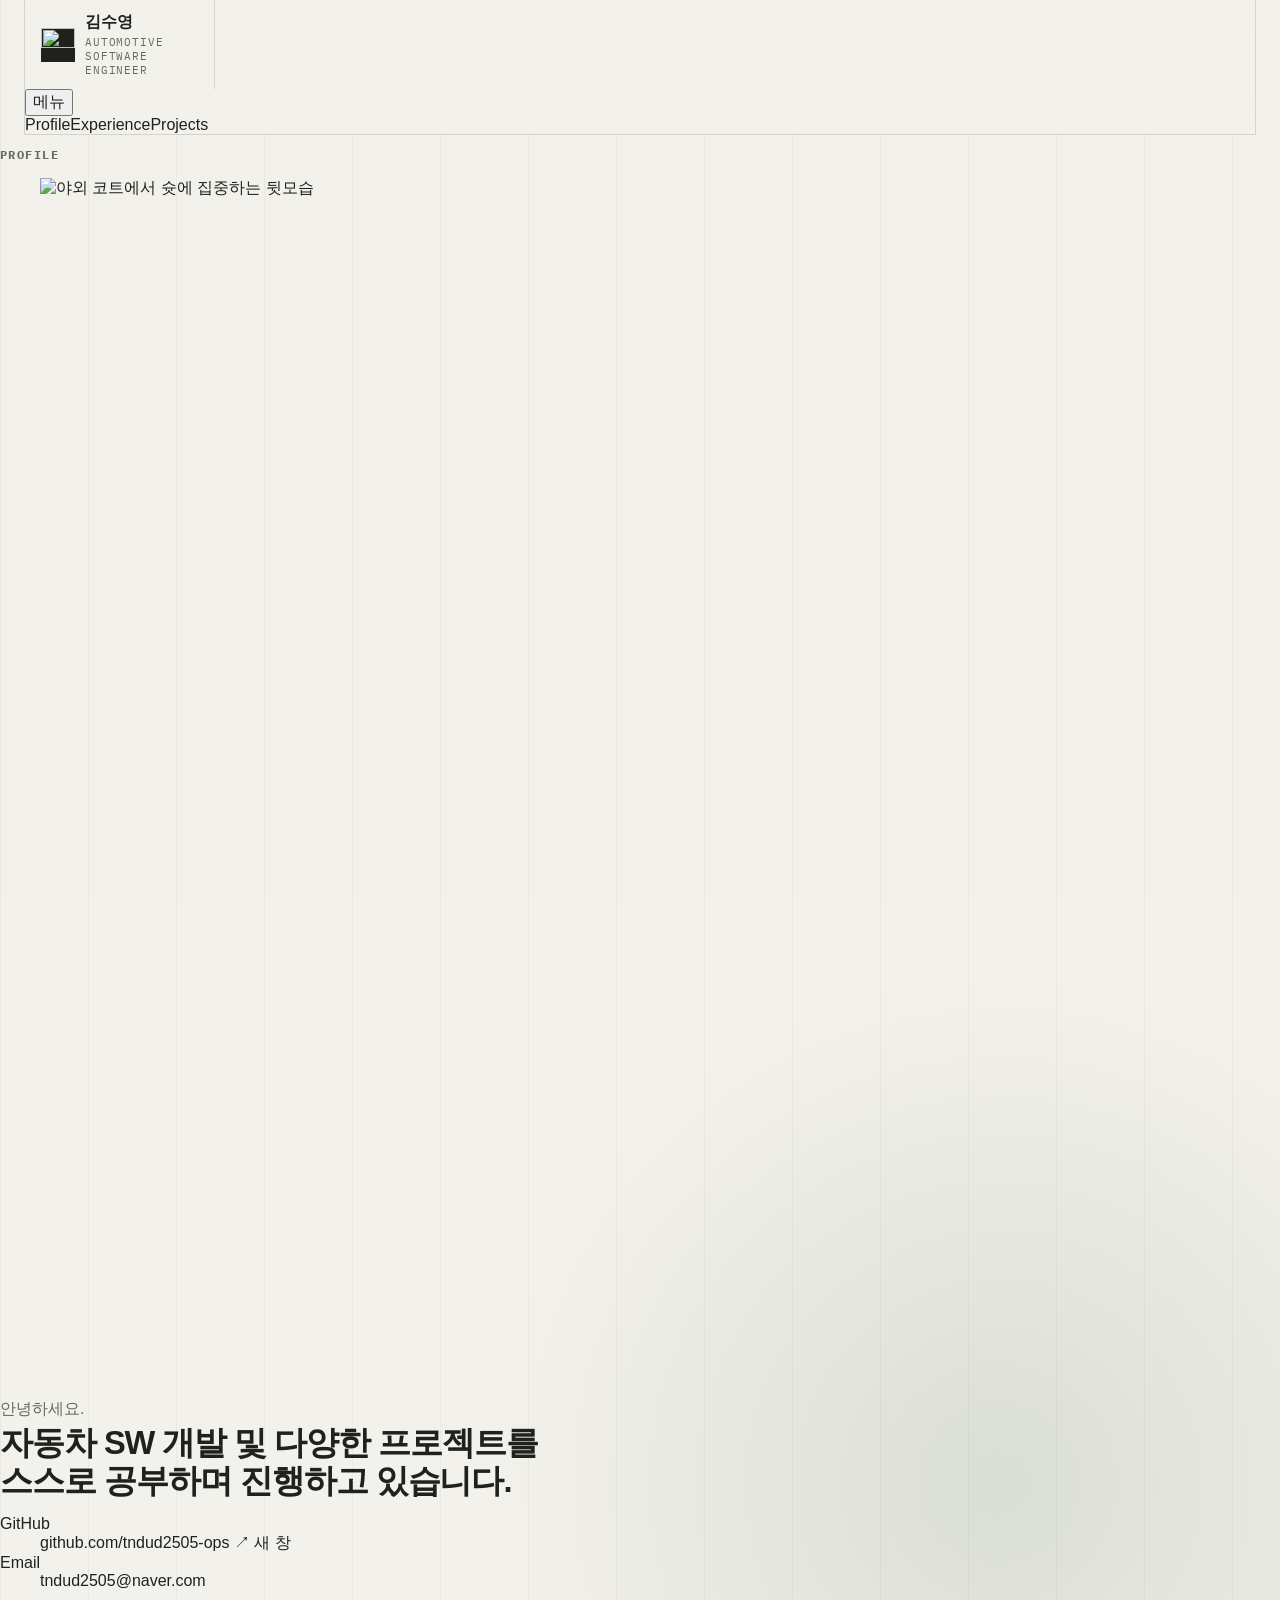
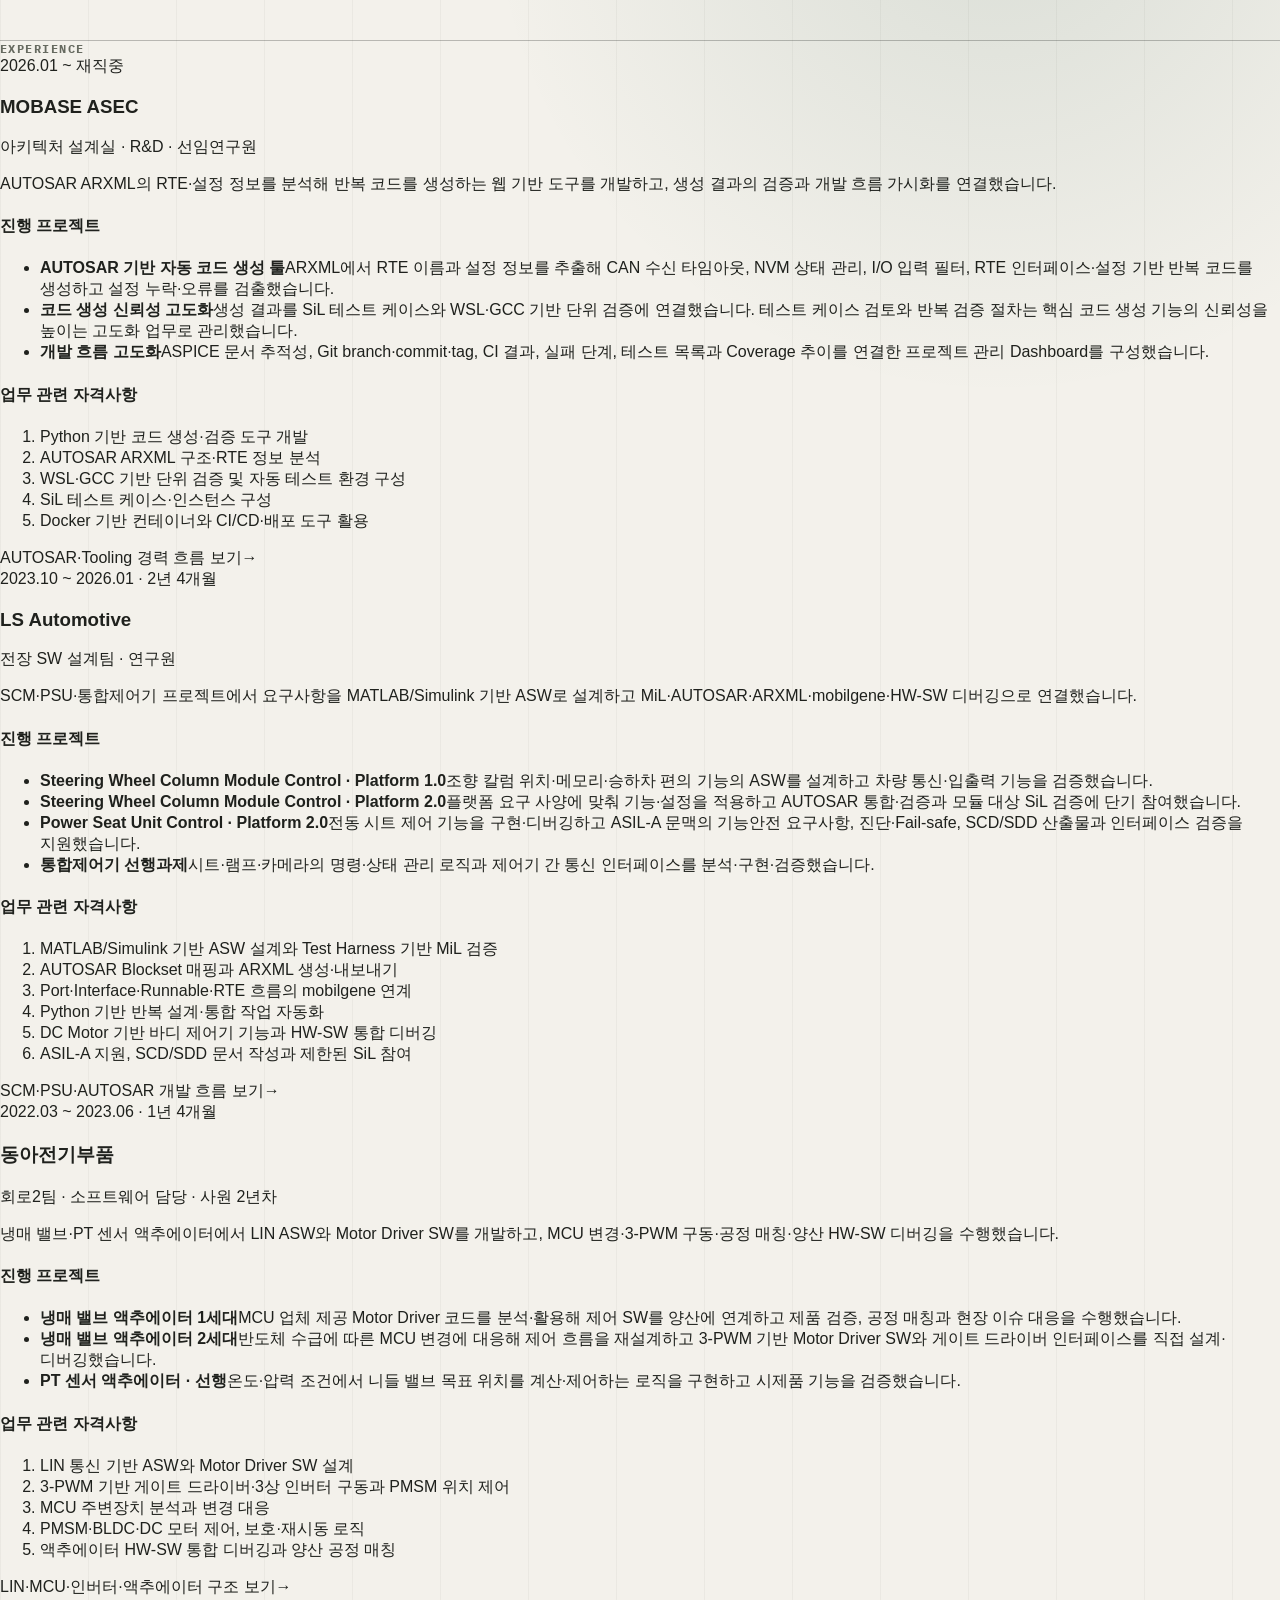
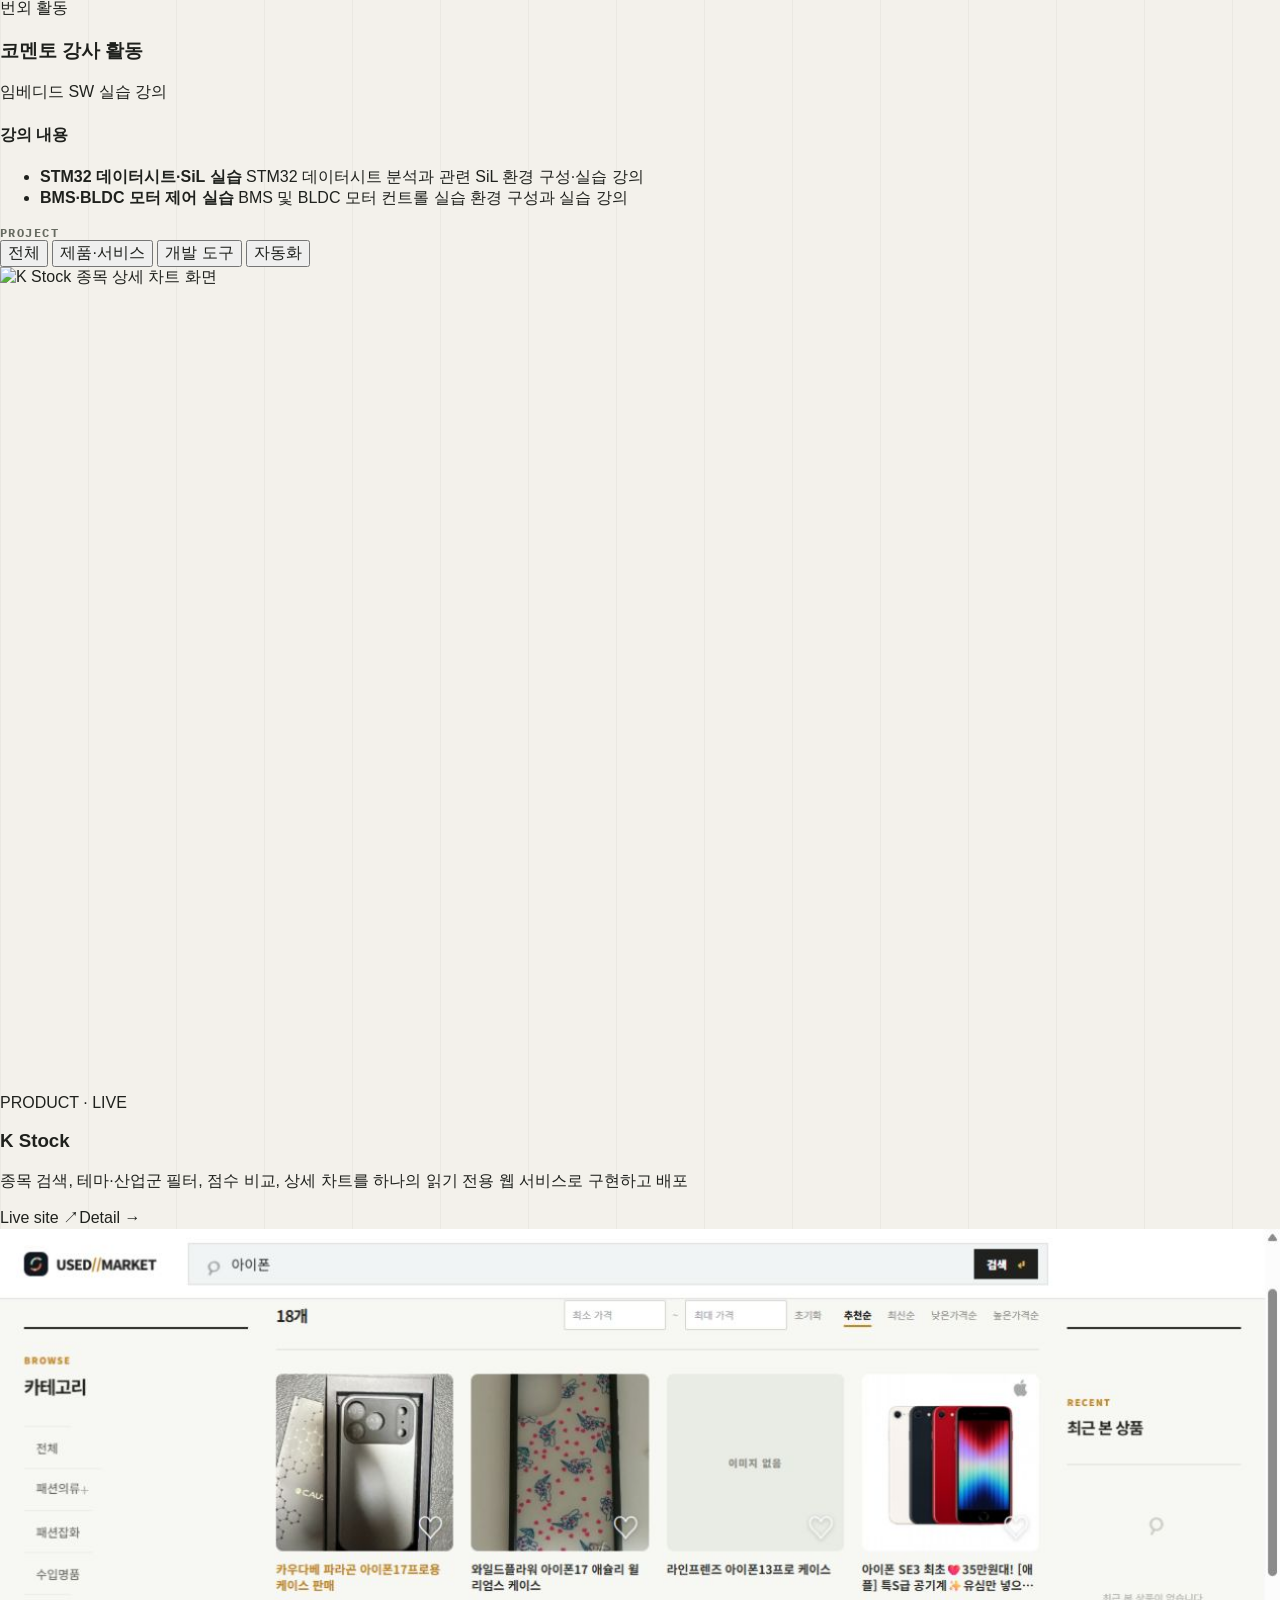
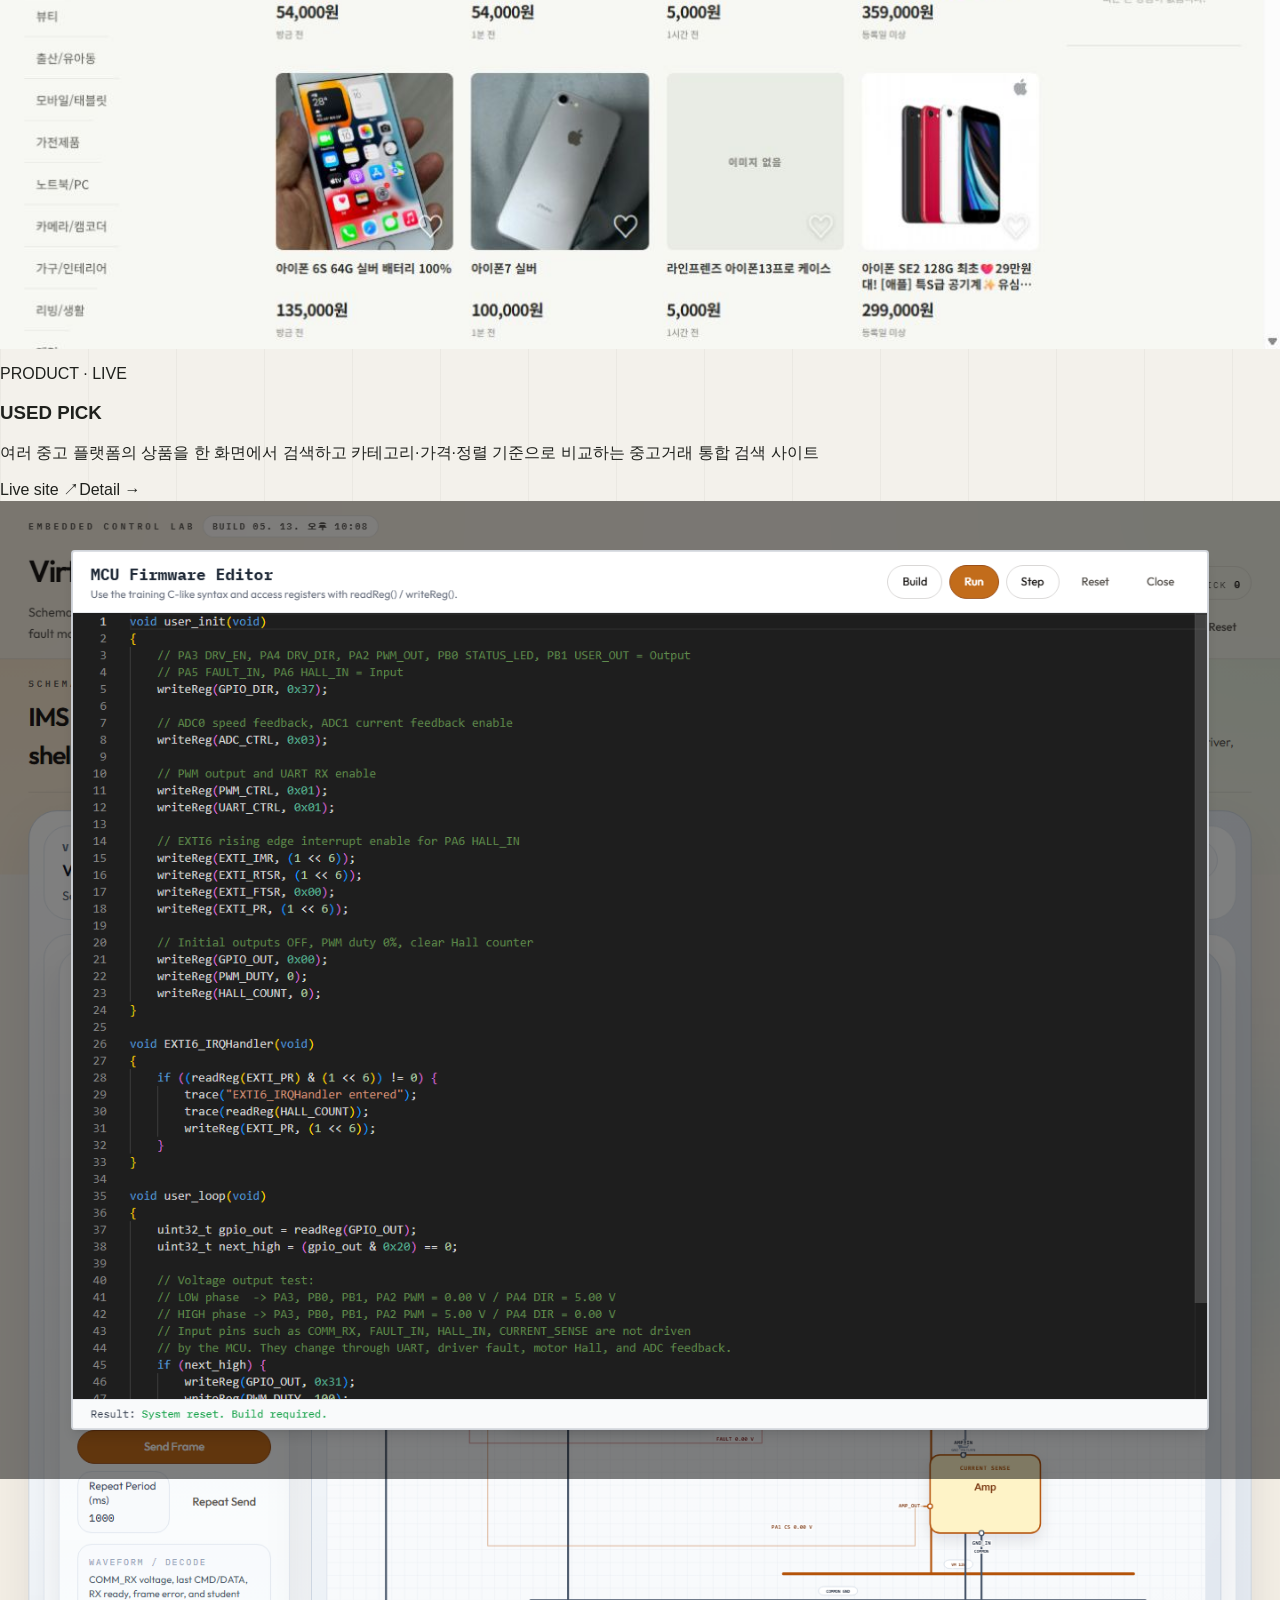
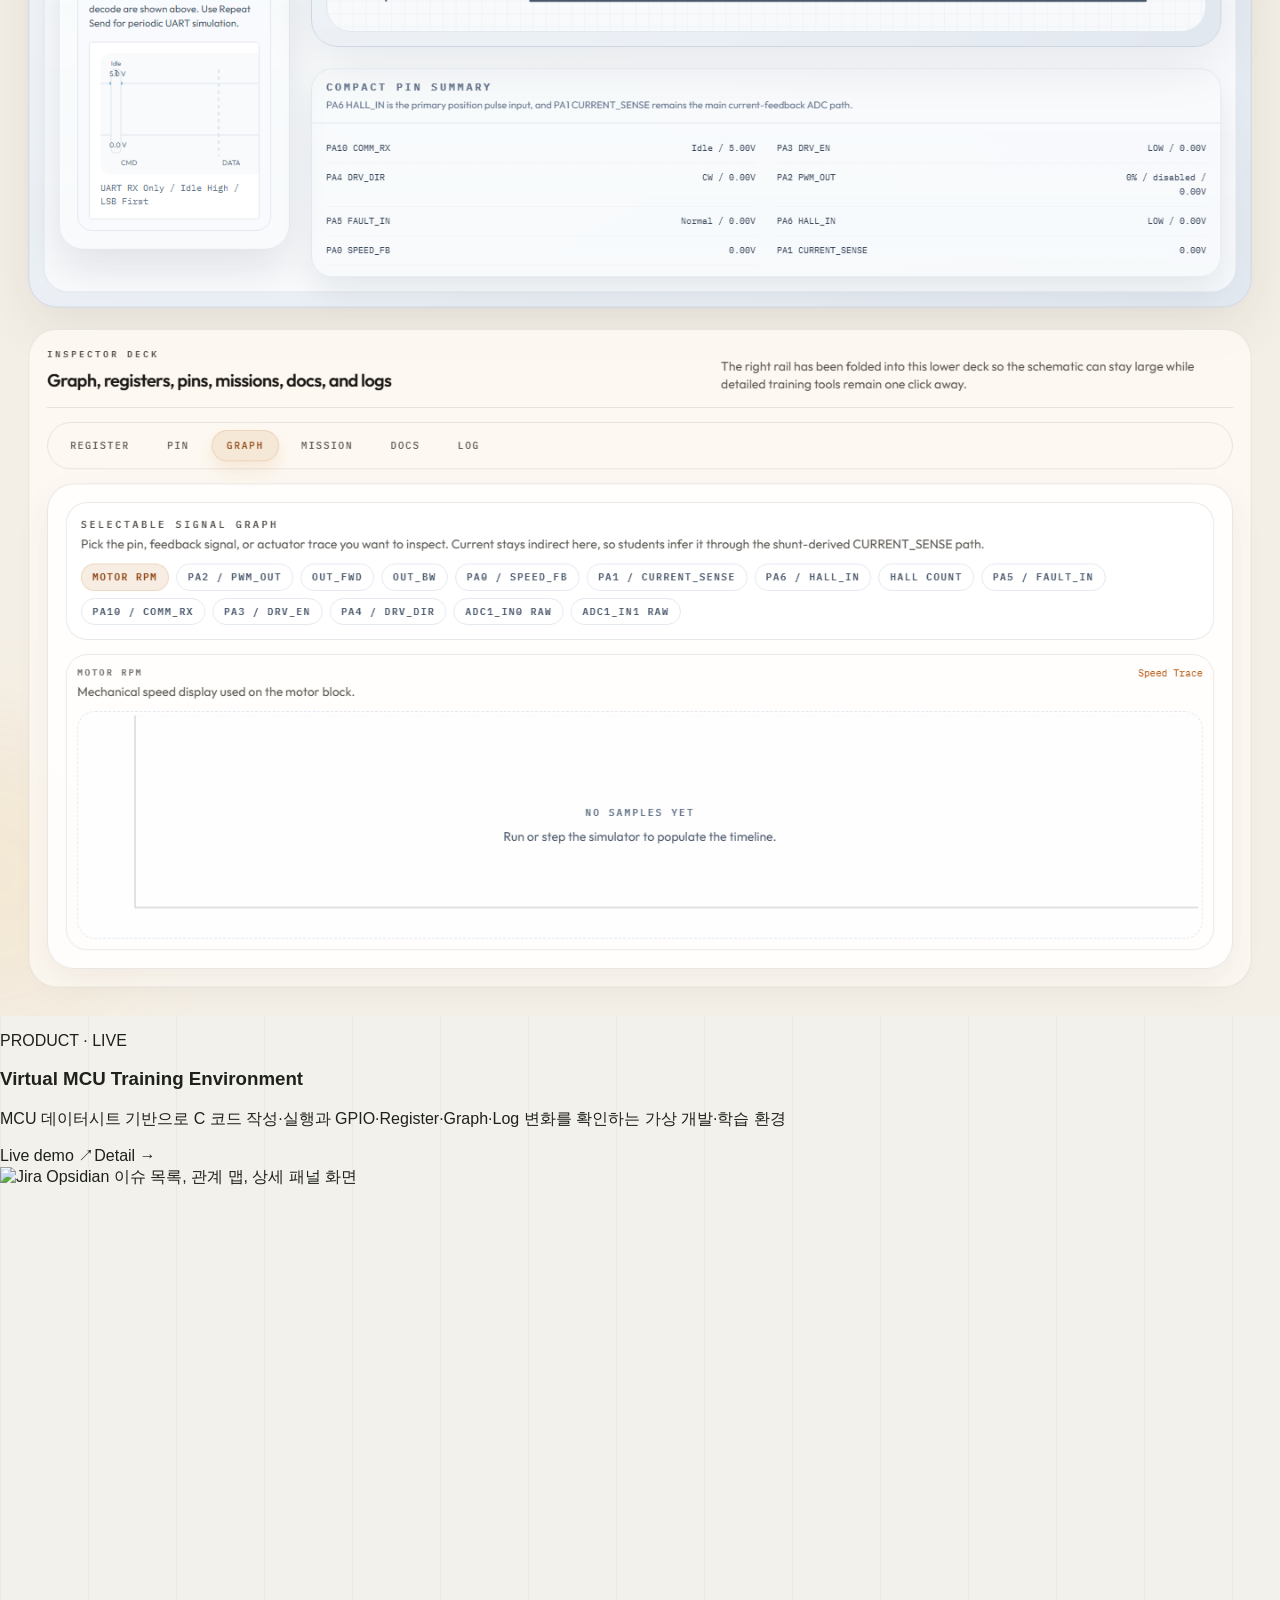
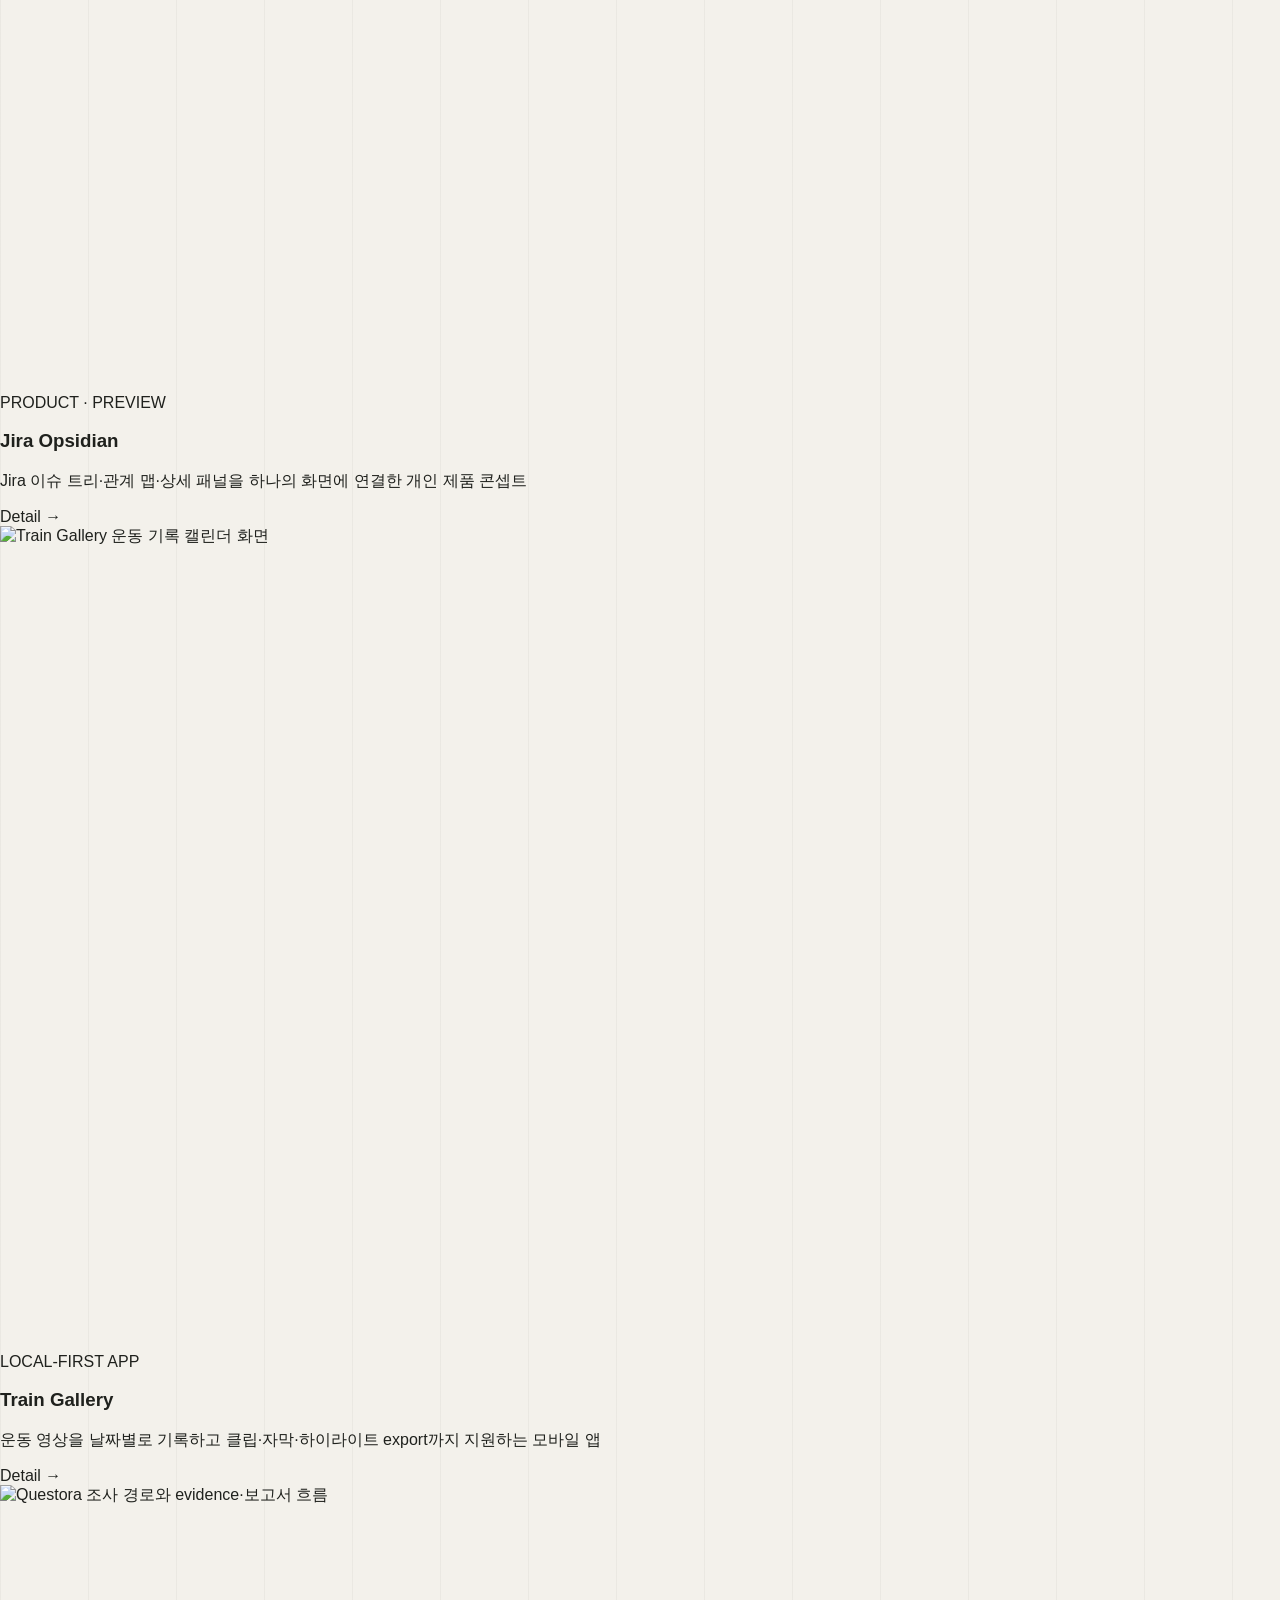
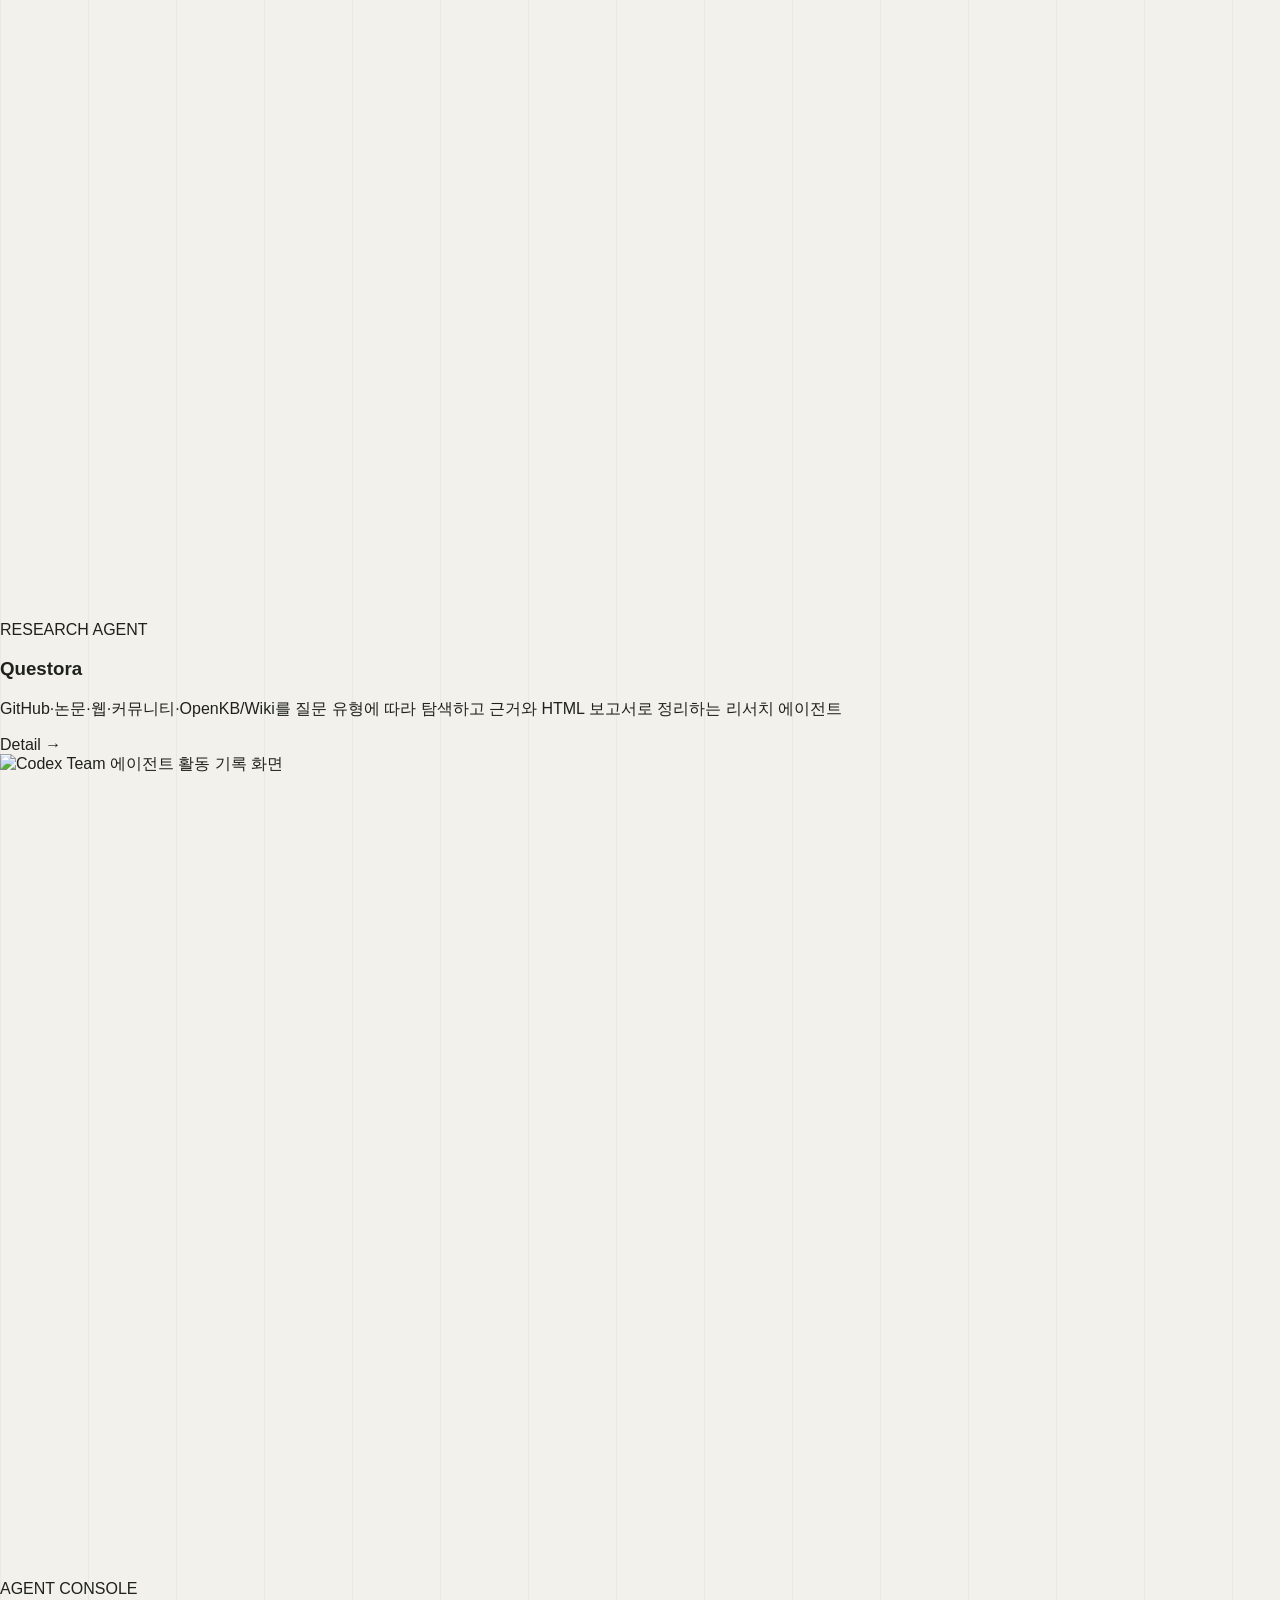
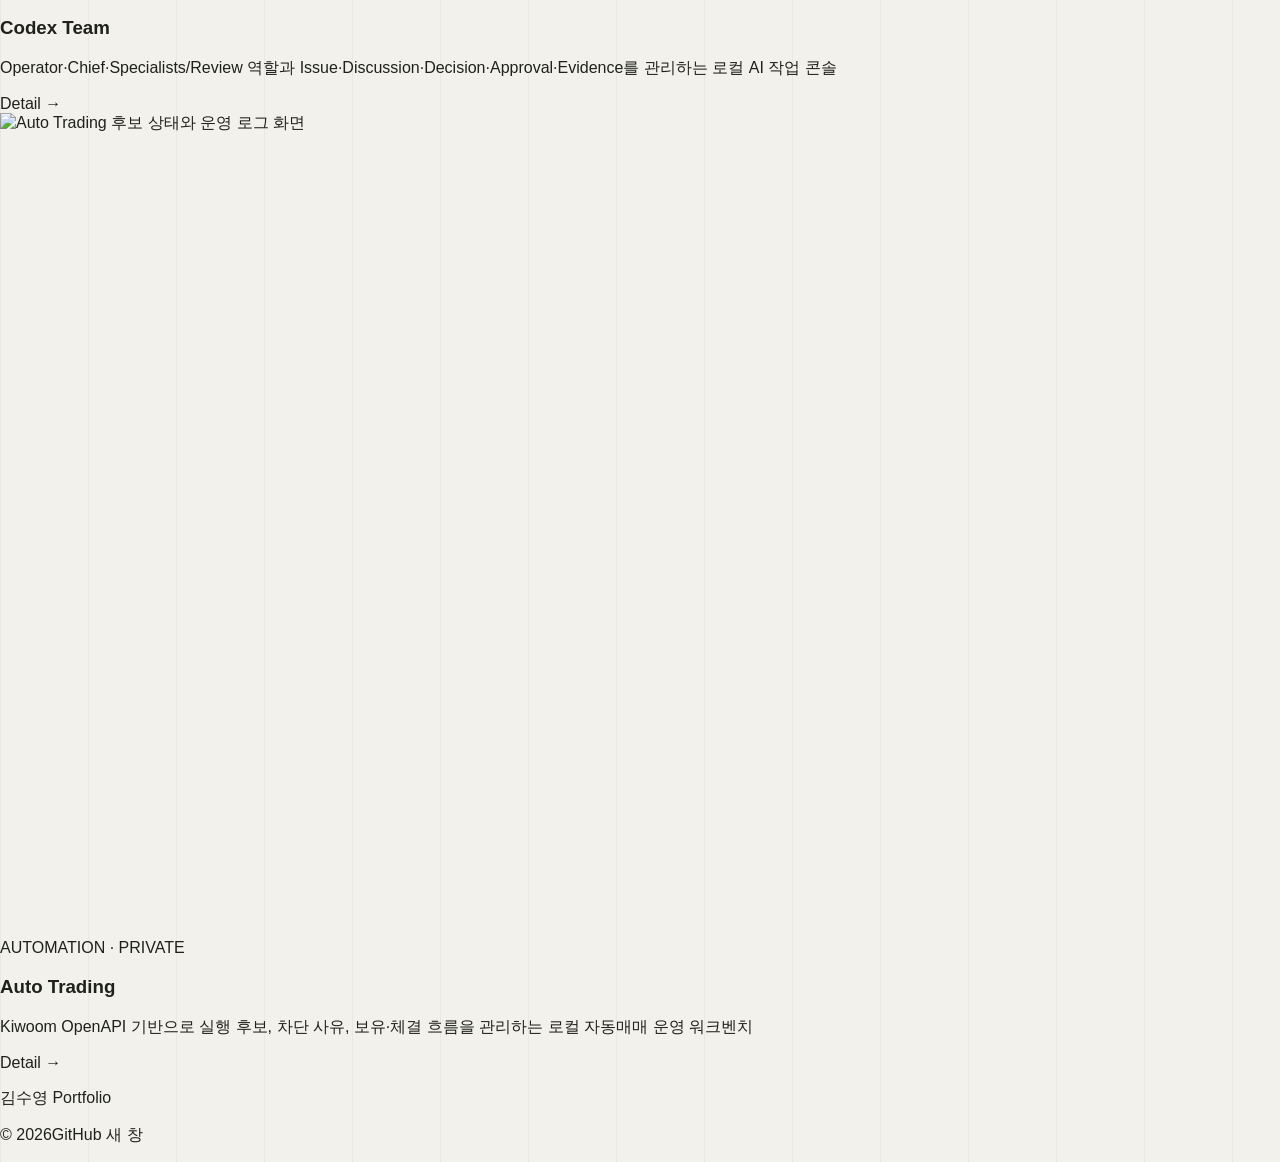
==== commit e753c083: "Refine portfolio direction and project order" ====
--- a/index.html
+++ b/index.html
@@ -41,7 +41,7 @@
       rel="stylesheet"
     />
     <link rel="stylesheet" href="./styles.css?v=20260730k" />
-    <script src="./script.js?v=20260727a" defer></script>
+    <script src="./script.js?v=20260813a" defer></script>
   </head>
   <body>
     <a class="skip-link" href="#content">본문으로 건너뛰기</a>
@@ -66,7 +66,7 @@
         </button>
         <nav id="site-menu" class="site-nav is-collapsed" aria-label="주요 메뉴">
           <a href="#profile">Profile</a><a href="#experience">Experience</a
-          ><a href="#direction">Direction</a><a href="#projects">Projects</a>
+          ><a href="#projects">Projects</a>
         </nav>
       </div>
     </header>
@@ -436,52 +436,6 @@
                 </div>
               </div>
             </article>
-          </div>
-        </div>
-      </section>
-
-      <section
-        id="direction"
-        class="section-shell"
-        aria-labelledby="direction-title"
-      >
-        <div class="container">
-          <div class="section-intro">
-            <h2 id="direction-title" class="eyebrow">Direction</h2>
-          </div>
-          <div class="direction-layout">
-            <div class="direction-intro">
-              <h3>앞으로 수행하고 싶은 업무</h3>
-              <p data-career-direction-intro>
-                툴 개발 자체가 목표는 아닙니다. 먼저 담당 아이템의 제어
-                원리·요구사항·설정·구현·검증 흐름에 대한 전문성을 쌓고, 그
-                과정에서 발견한 실제 문제를 개발자 친화적인 시스템으로
-                해결하고 싶습니다.
-              </p>
-            </div>
-            <ul class="direction-list" data-career-direction-list>
-              <li>
-                <strong>아이템 도메인 전문성</strong>
-                <span
-                  >AUTOSAR·통신·NVM·진단·모터 제어 등 담당 아이템의 요구사항,
-                  제어 원리와 검증 흐름을 깊이 있게 이해</span
-                >
-              </li>
-              <li>
-                <strong>개발 지원·검증 자동화</strong>
-                <span
-                  >도메인에서 반복되는 설정 누락과 개발 오류를 코드 생성,
-                  MiL·SiL·단위 검증, 배포 자동화로 사전 방지</span
-                >
-              </li>
-              <li>
-                <strong>개발자 교육 시스템</strong>
-                <span
-                  >요구사항·설정·코드·테스트 결과를 연결해 담당 아이템의
-                  구조와 개발 흐름을 익히는 웹 기반 학습 환경 개발</span
-                >
-              </li>
-            </ul>
           </div>
         </div>
       </section>
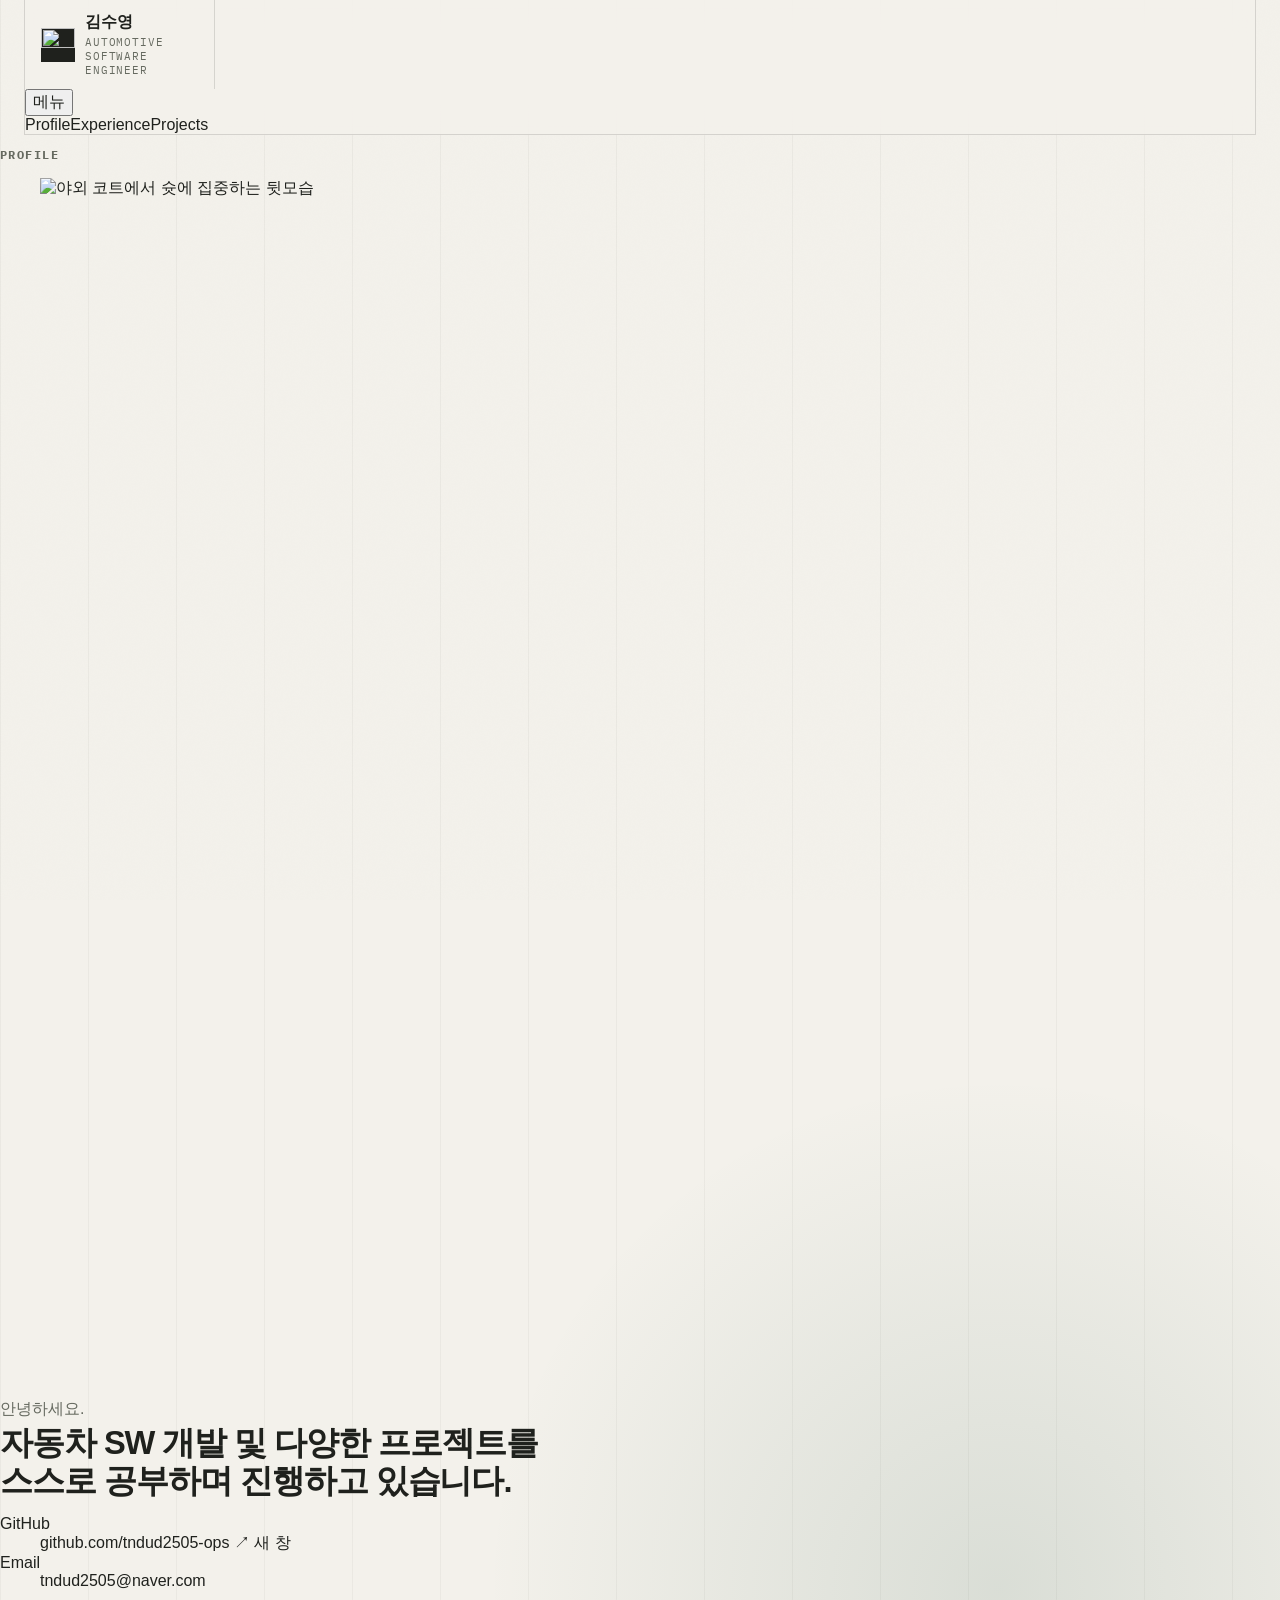
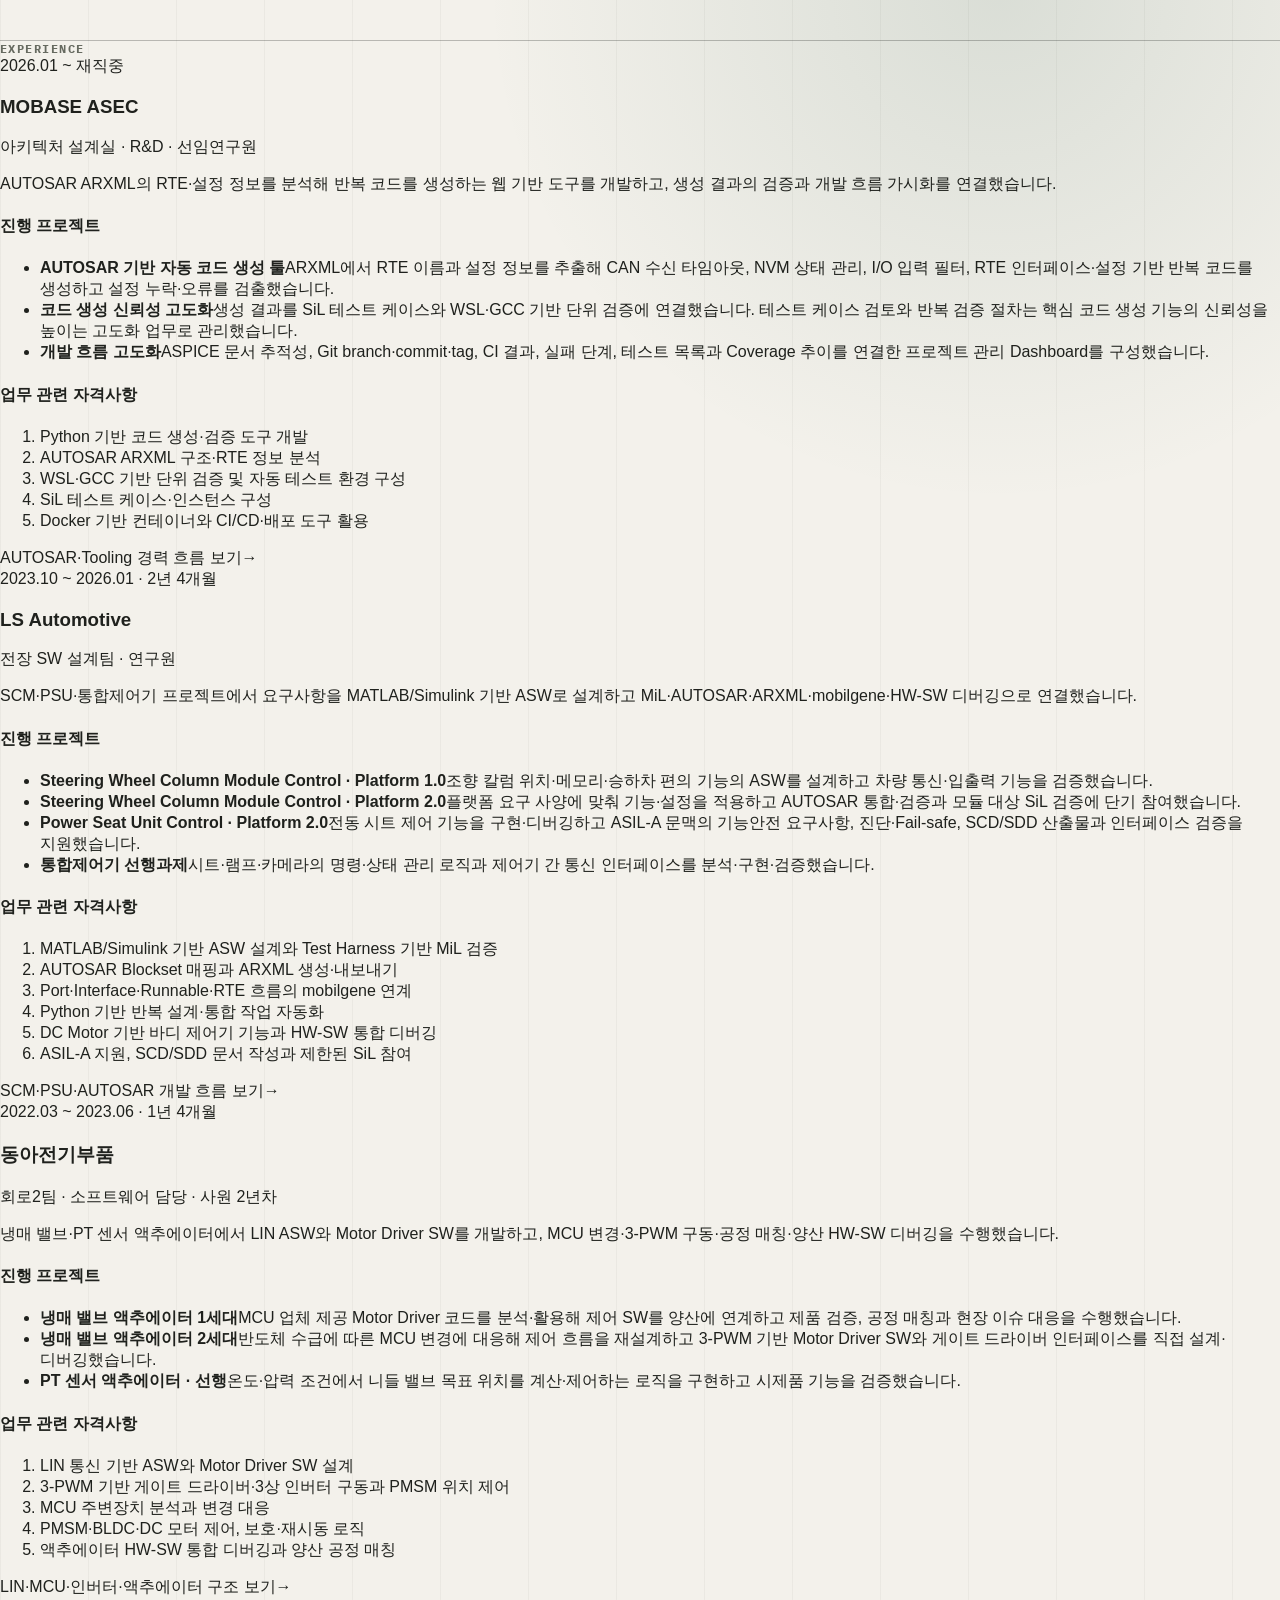
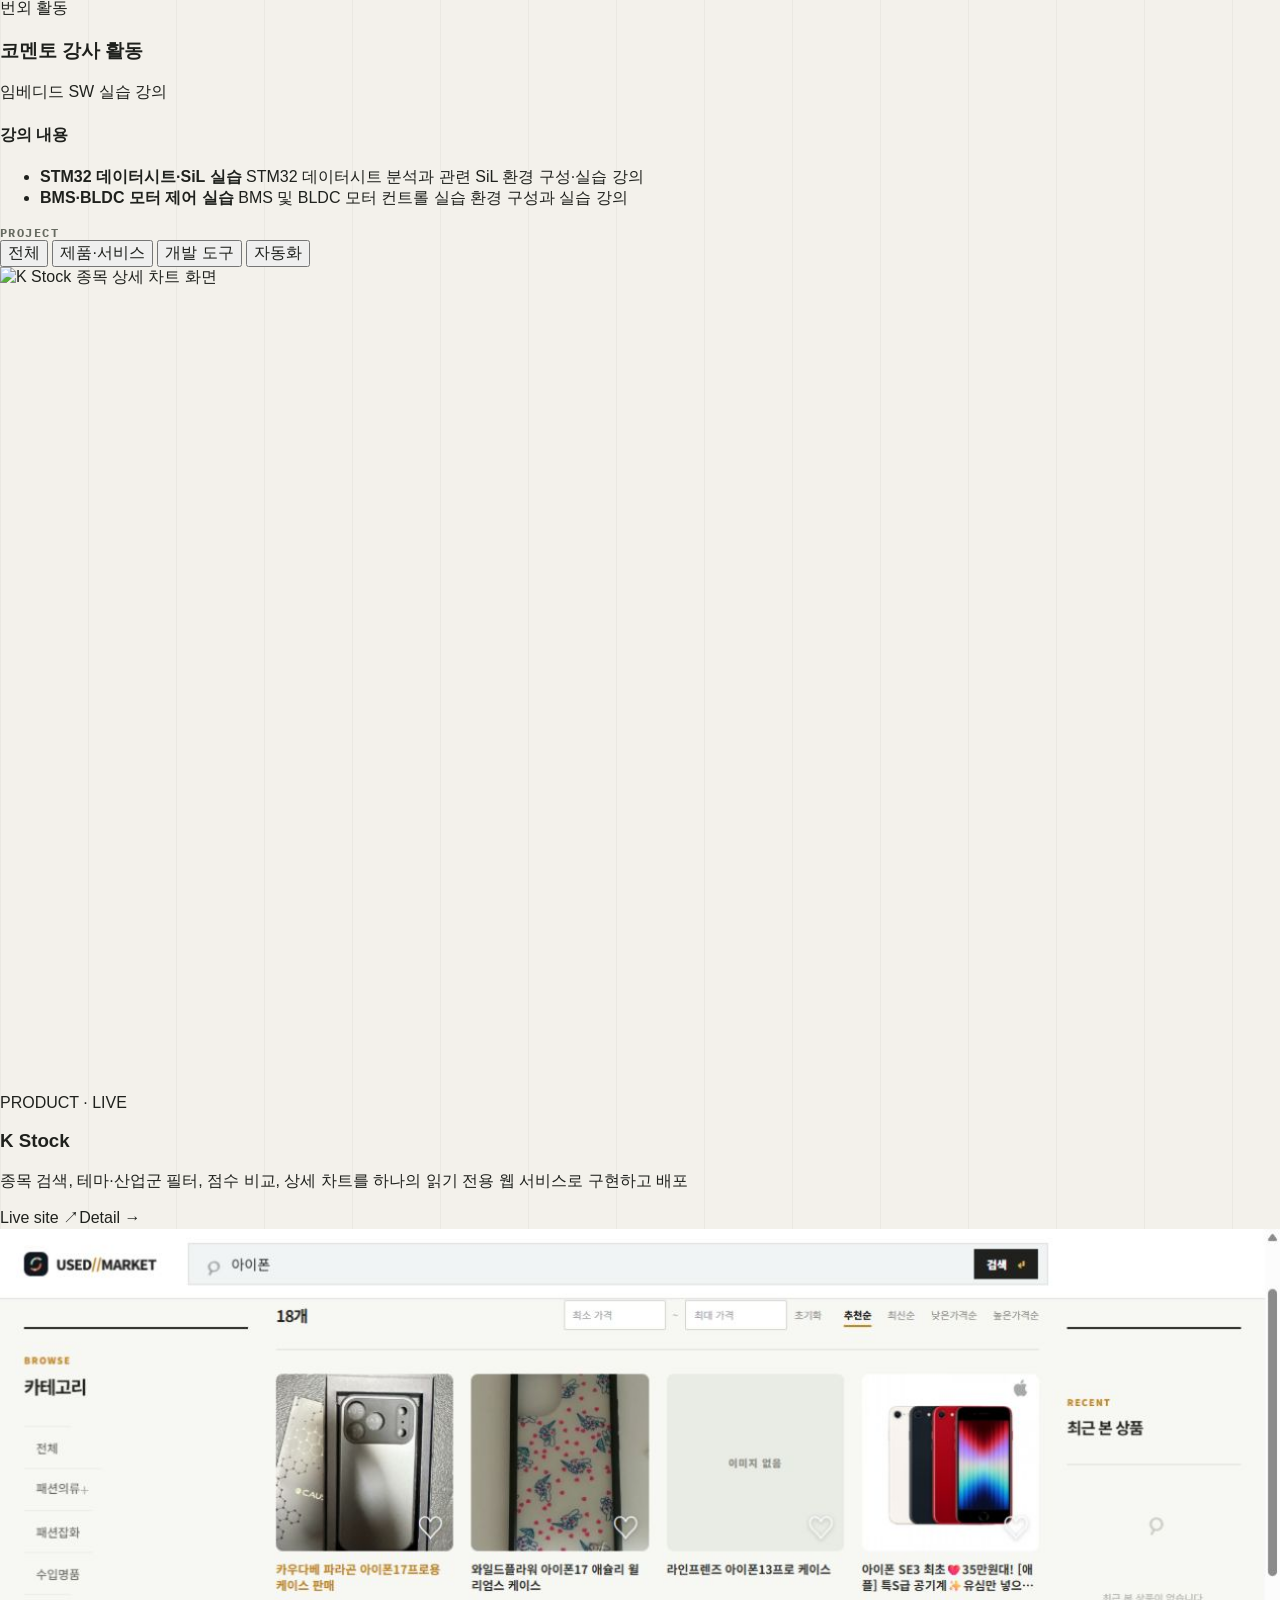
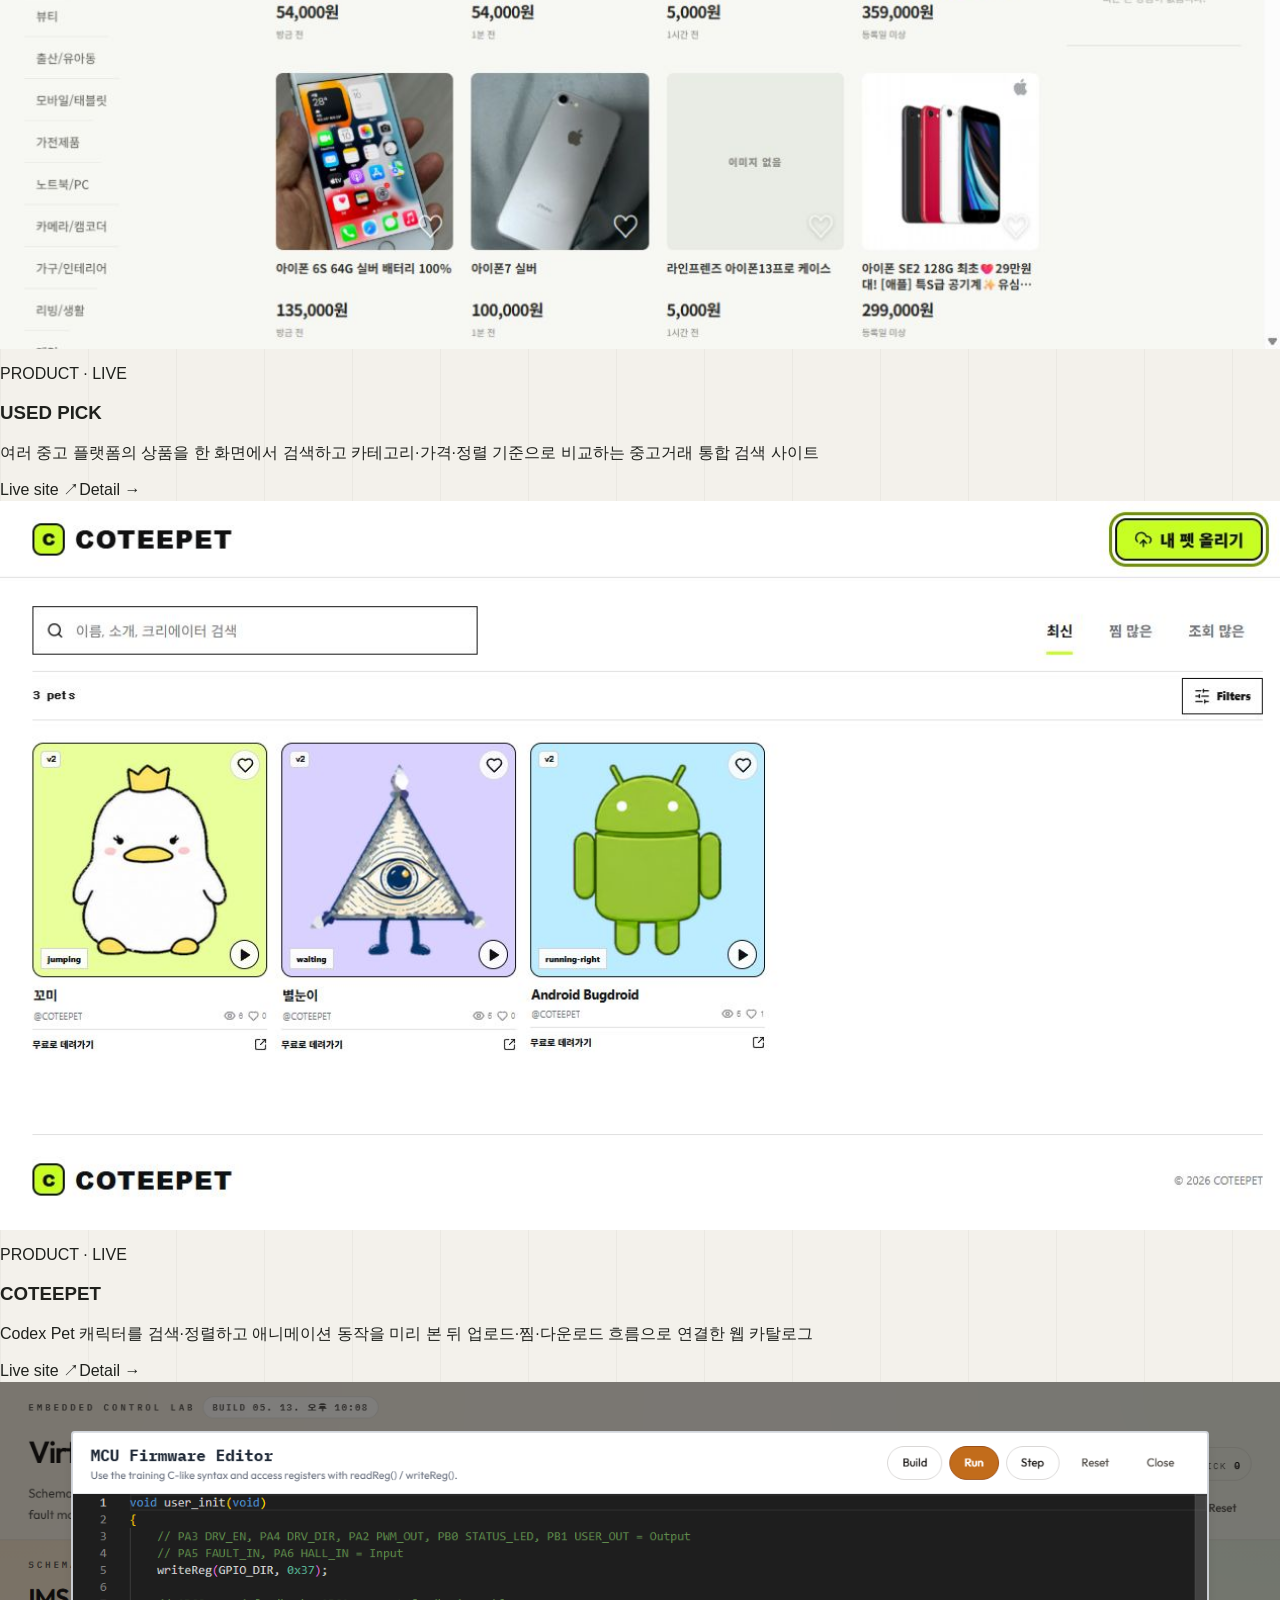
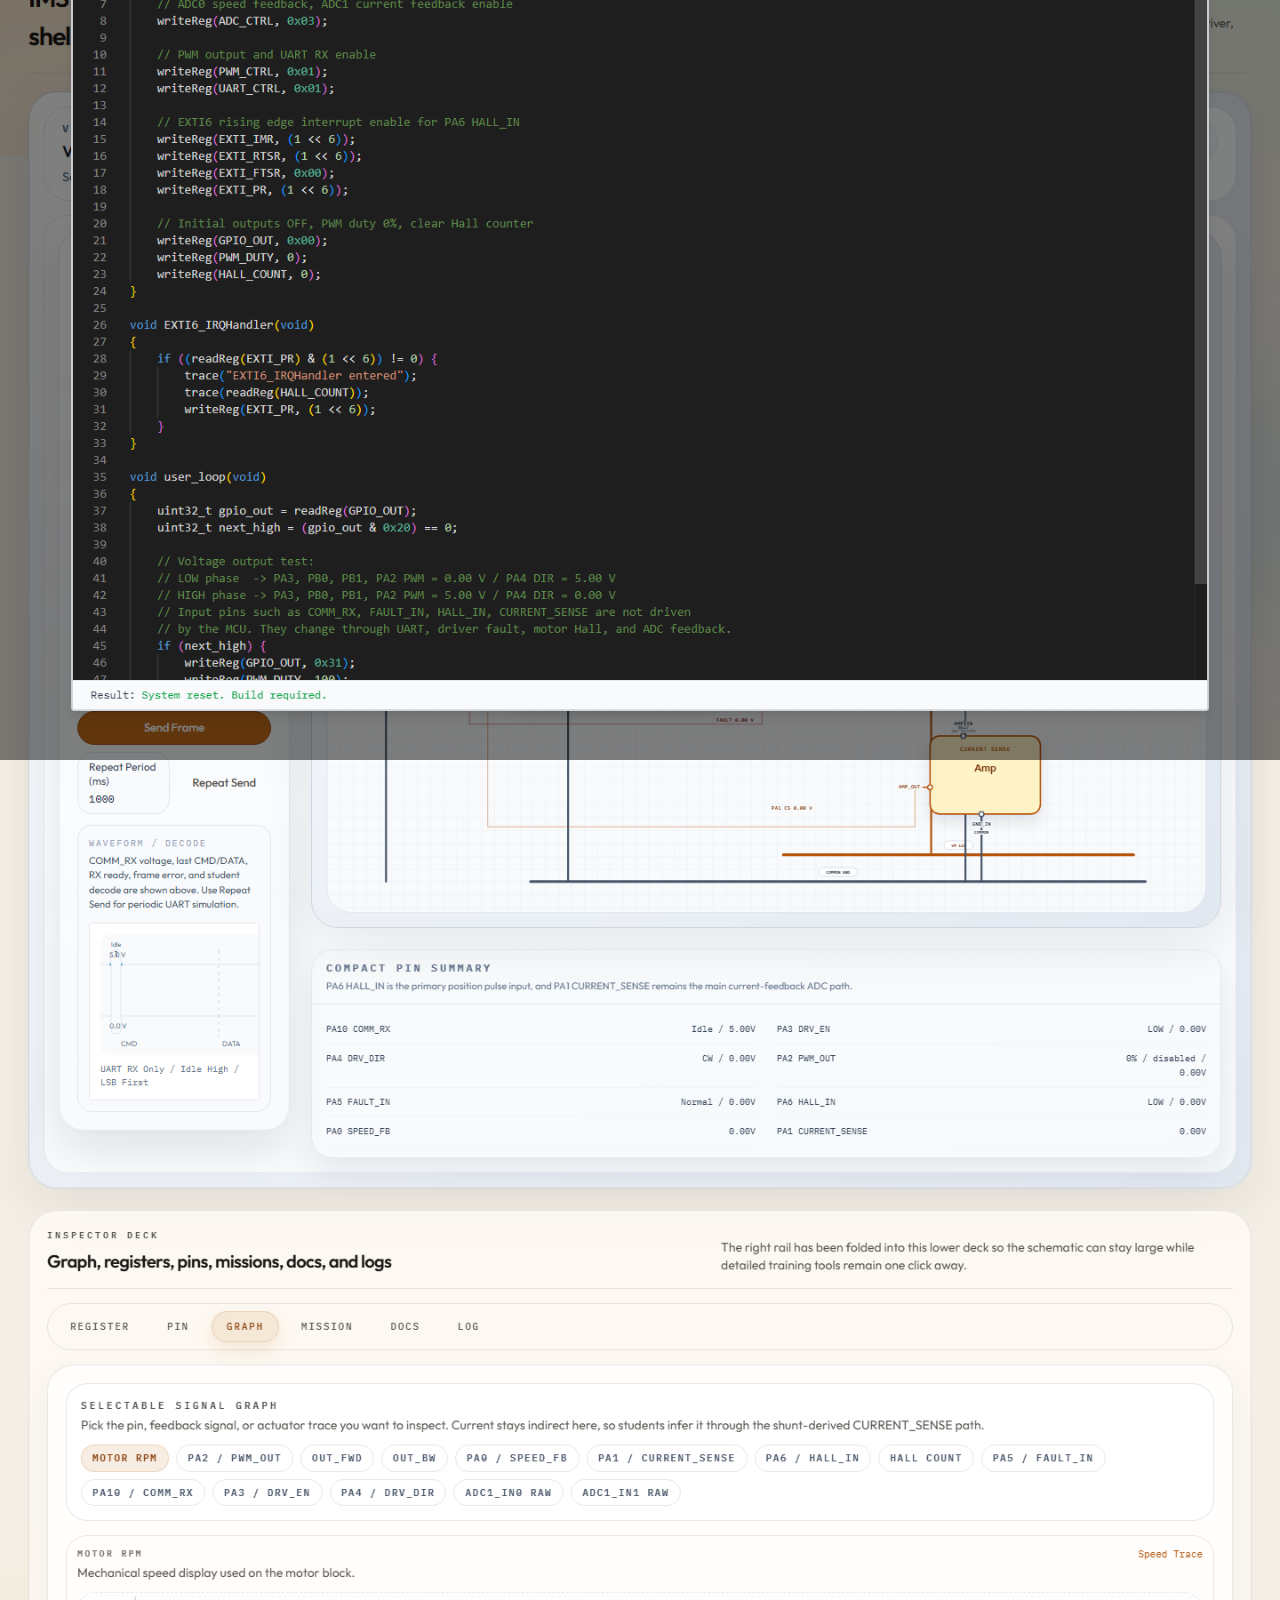
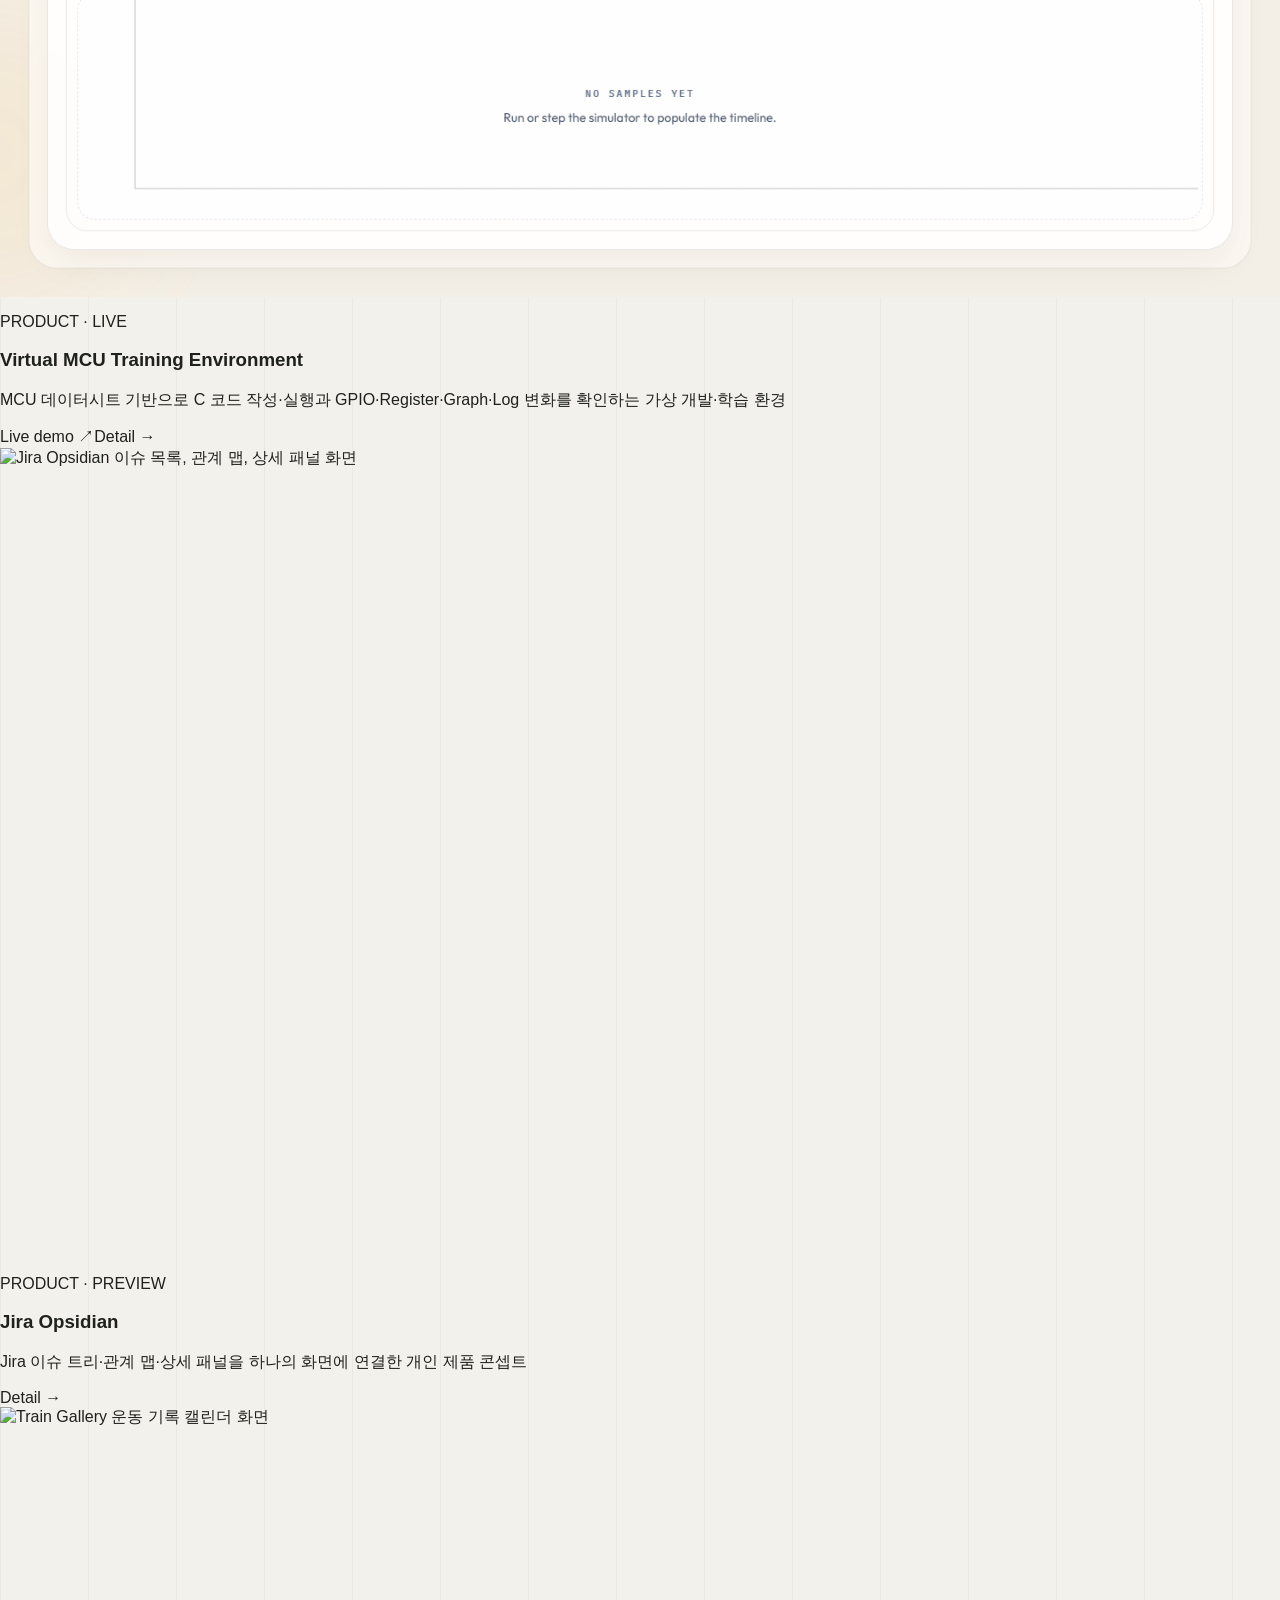
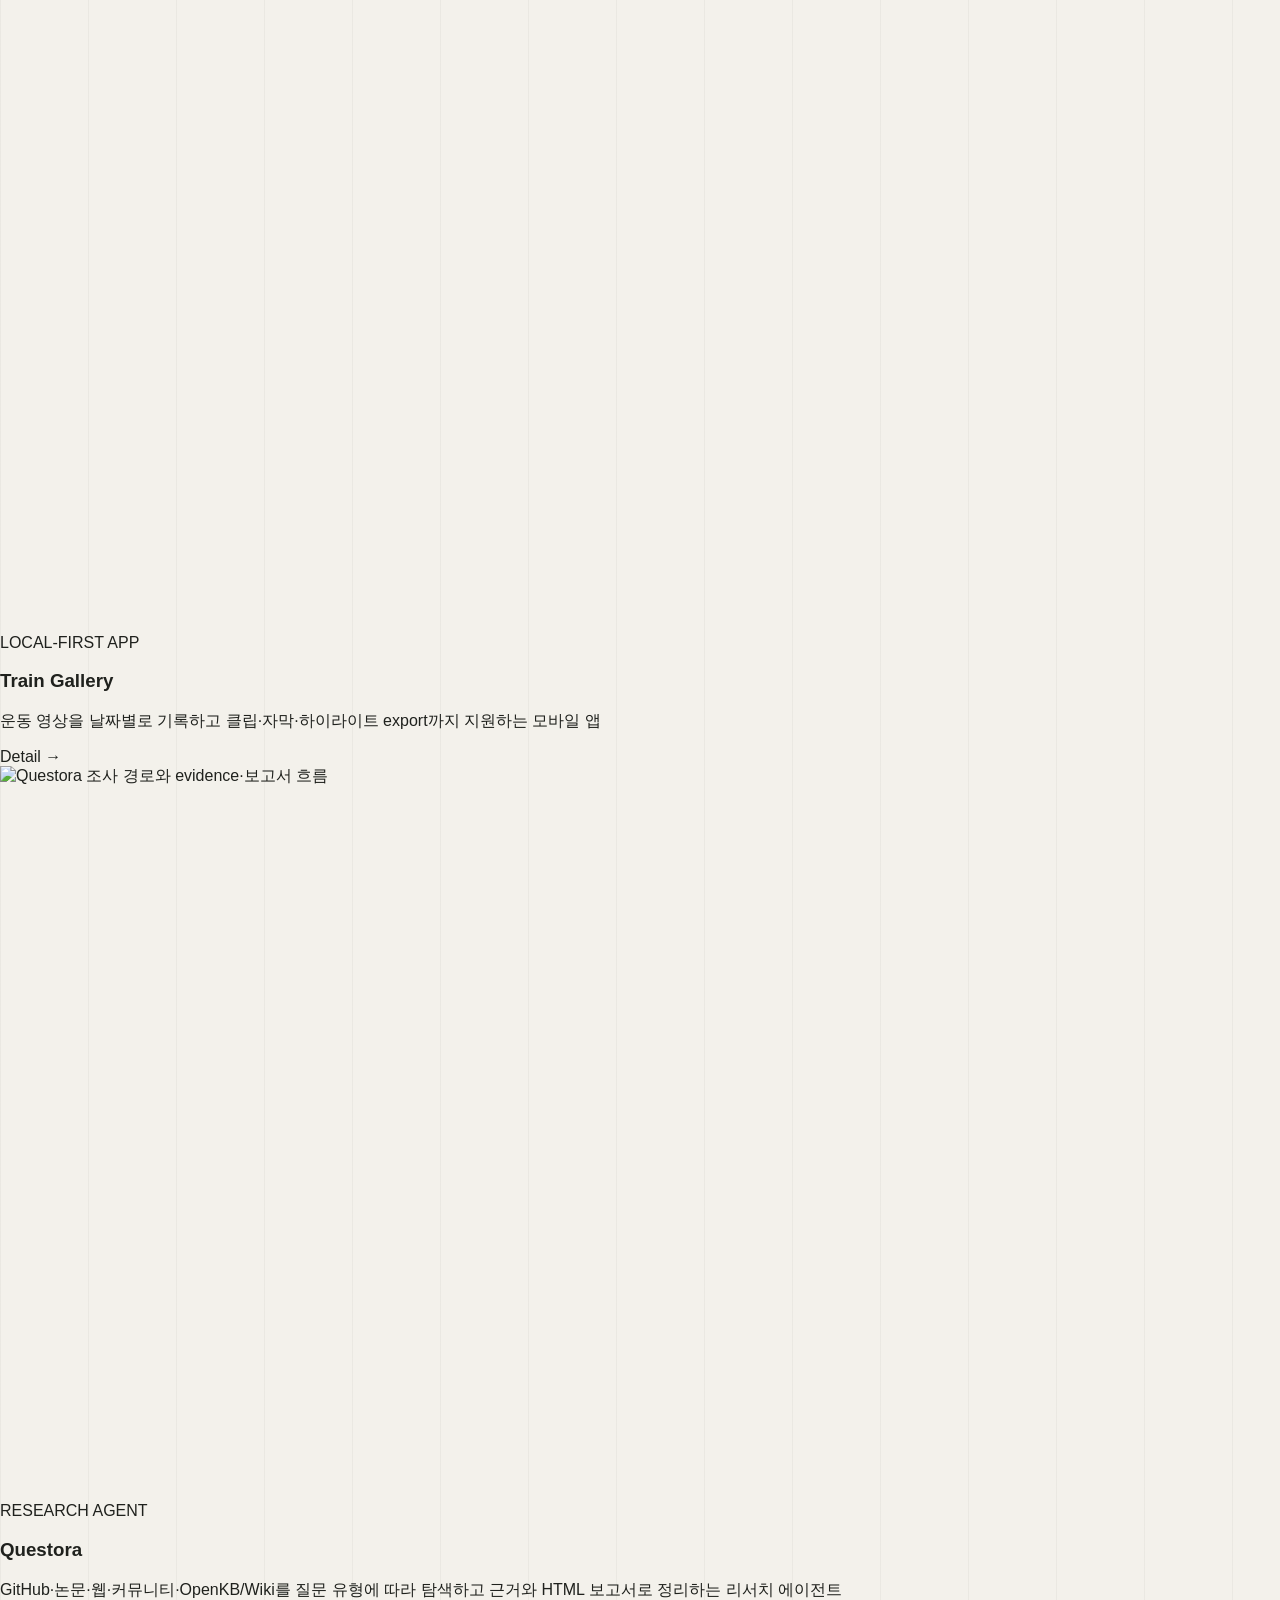
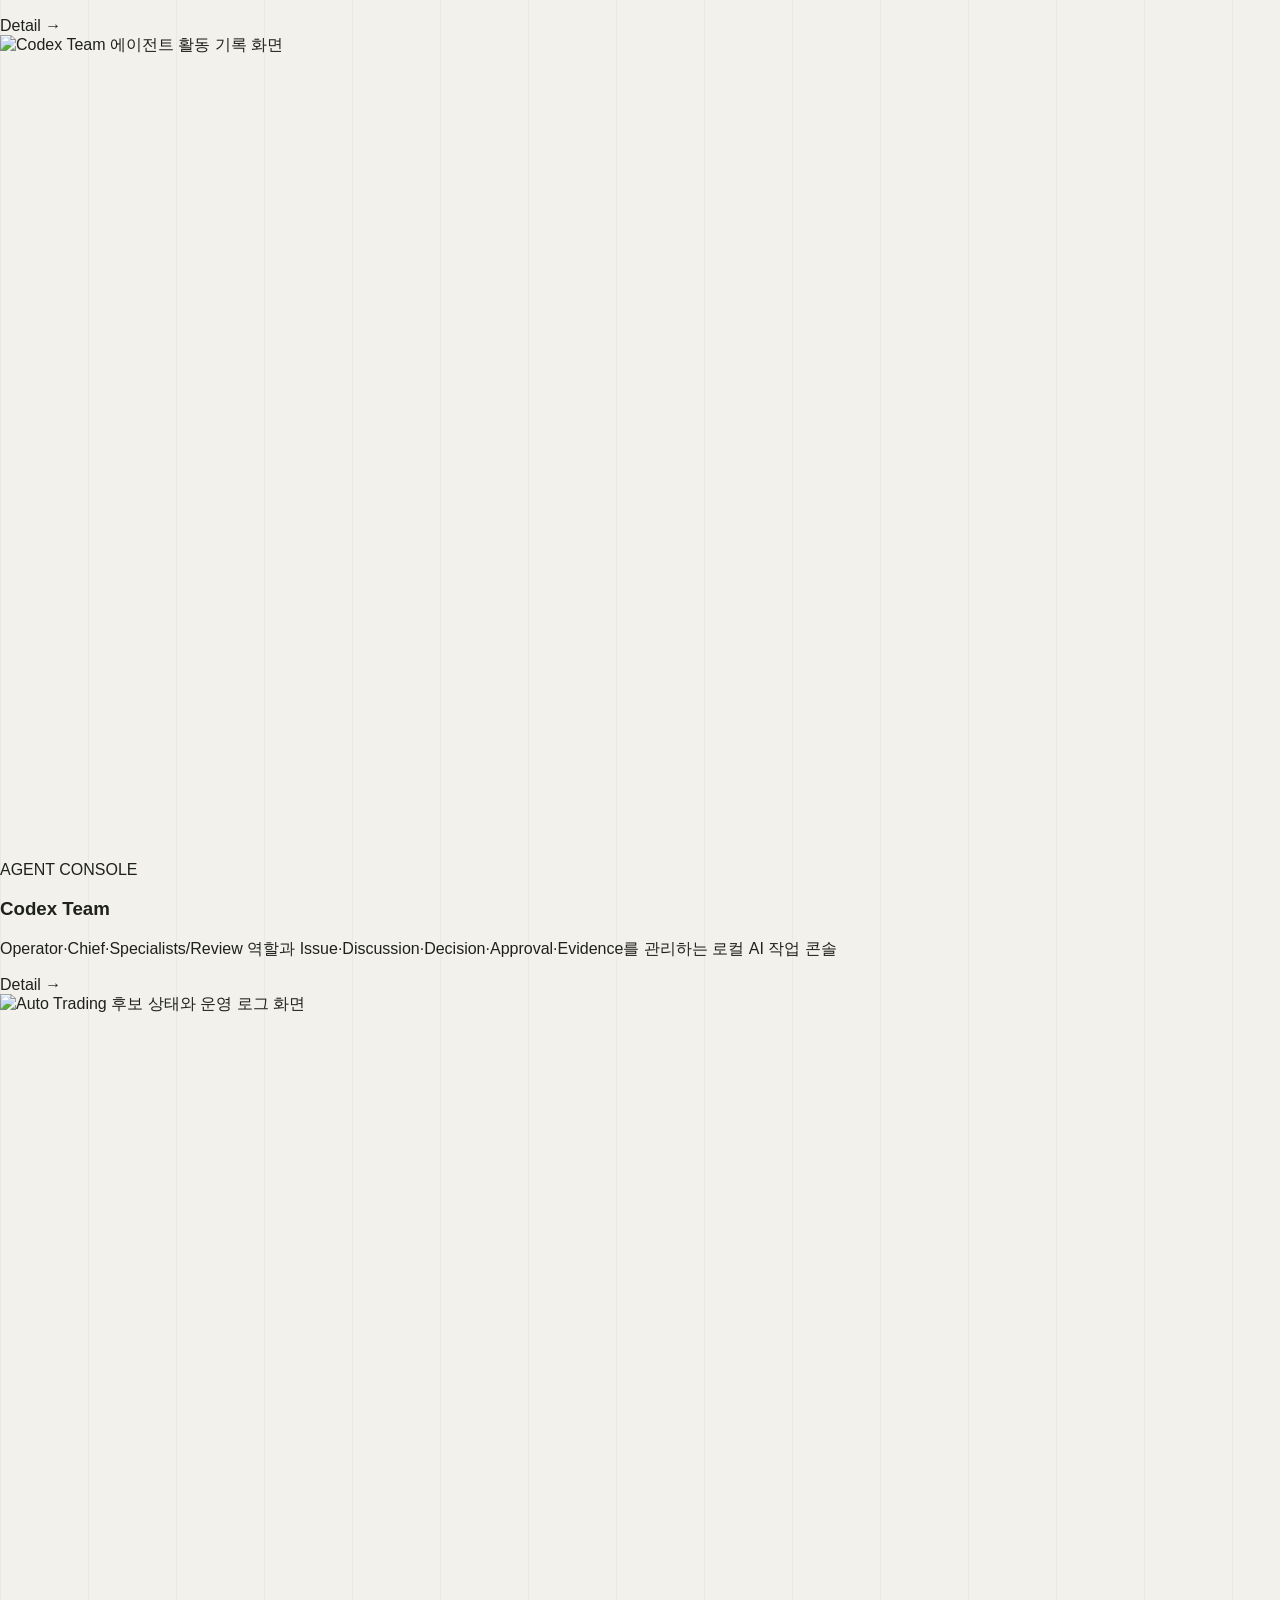
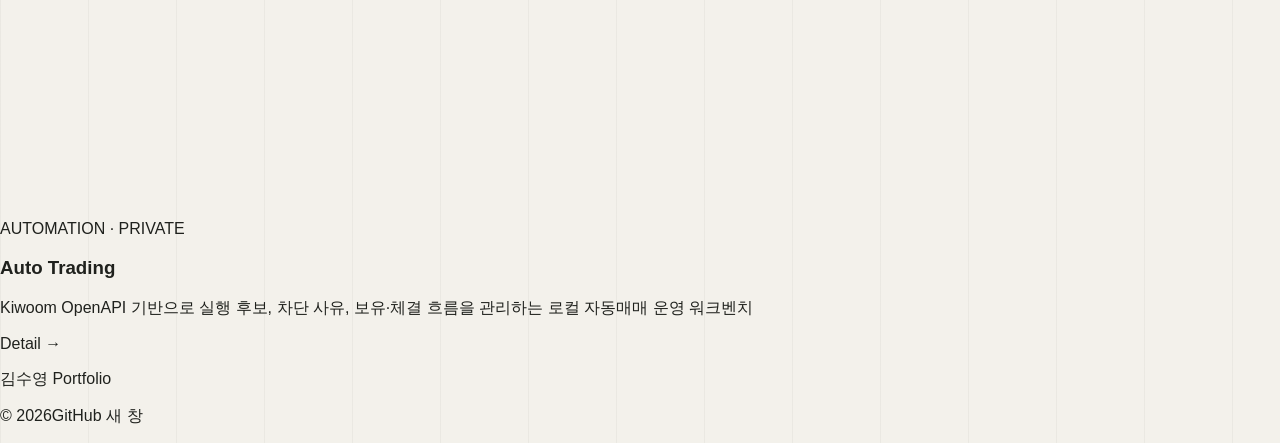
==== commit 88d09289: "Add COTEEPET portfolio case study" ====
--- a/index.html
+++ b/index.html
@@ -536,6 +536,38 @@
               </div>
             </article>
 
+            <article class="project-card" data-project-category="product" data-career-project-id="coteepet">
+              <a
+                class="project-card-media"
+                href="./projects/coteepet.html"
+                aria-label="COTEEPET 상세 보기"
+              >
+                <img
+                  src="./assets/coteepet_home_latest.png"
+                  width="1200"
+                  height="760"
+                  alt="COTEEPET 캐릭터 카탈로그 화면"
+                  loading="lazy"
+                />
+              </a>
+              <div class="project-card-body">
+                <p class="project-card-meta">PRODUCT · LIVE</p>
+                <h3>COTEEPET</h3>
+                <p>
+                  Codex Pet 캐릭터를 검색·정렬하고 애니메이션 동작을 미리 보는
+                  웹 카탈로그입니다.
+                </p>
+                <div class="project-card-actions">
+                  <a
+                    href="https://coteepet.com/"
+                    target="_blank"
+                    rel="noopener noreferrer"
+                    >Live site ↗</a
+                  ><a href="./projects/coteepet.html">Detail →</a>
+                </div>
+              </div>
+            </article>
+
             <article class="project-card" data-project-category="product" data-career-project-id="virtual-mcu">
               <a
                 class="project-card-media"
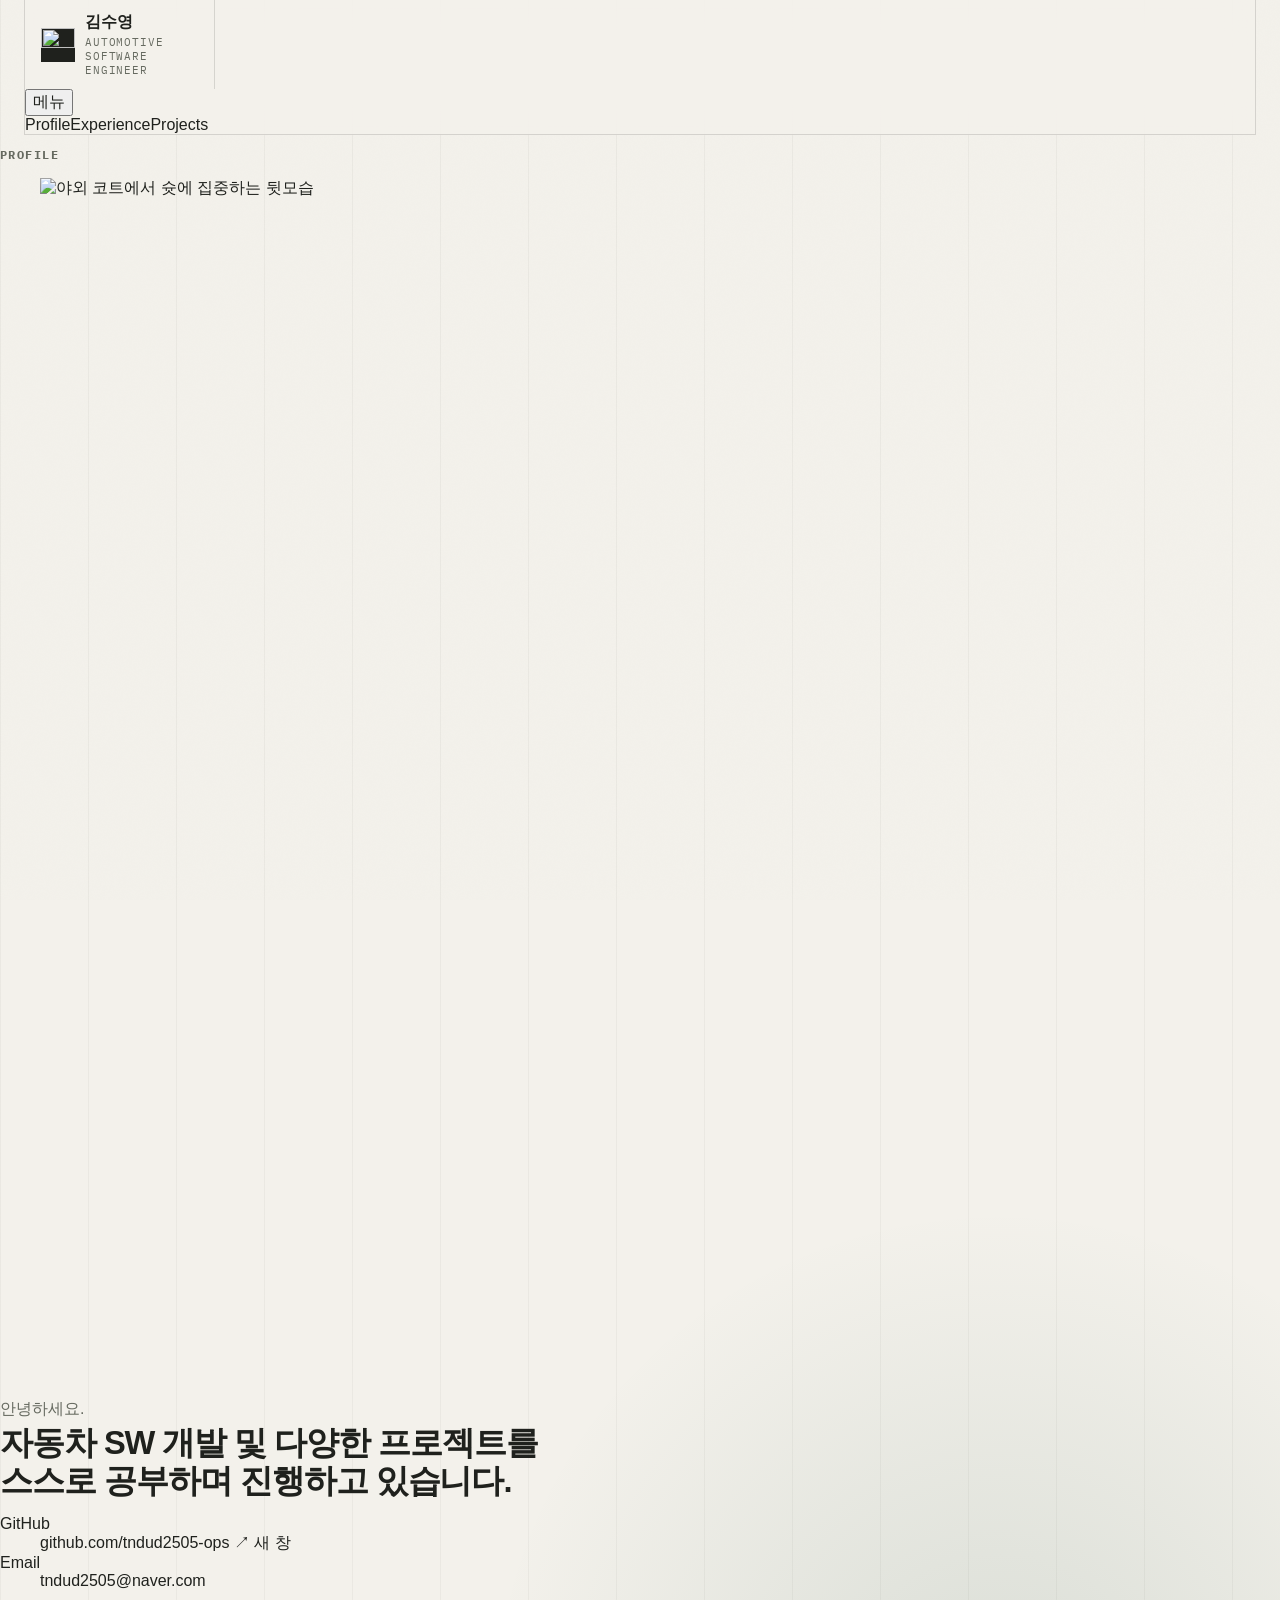
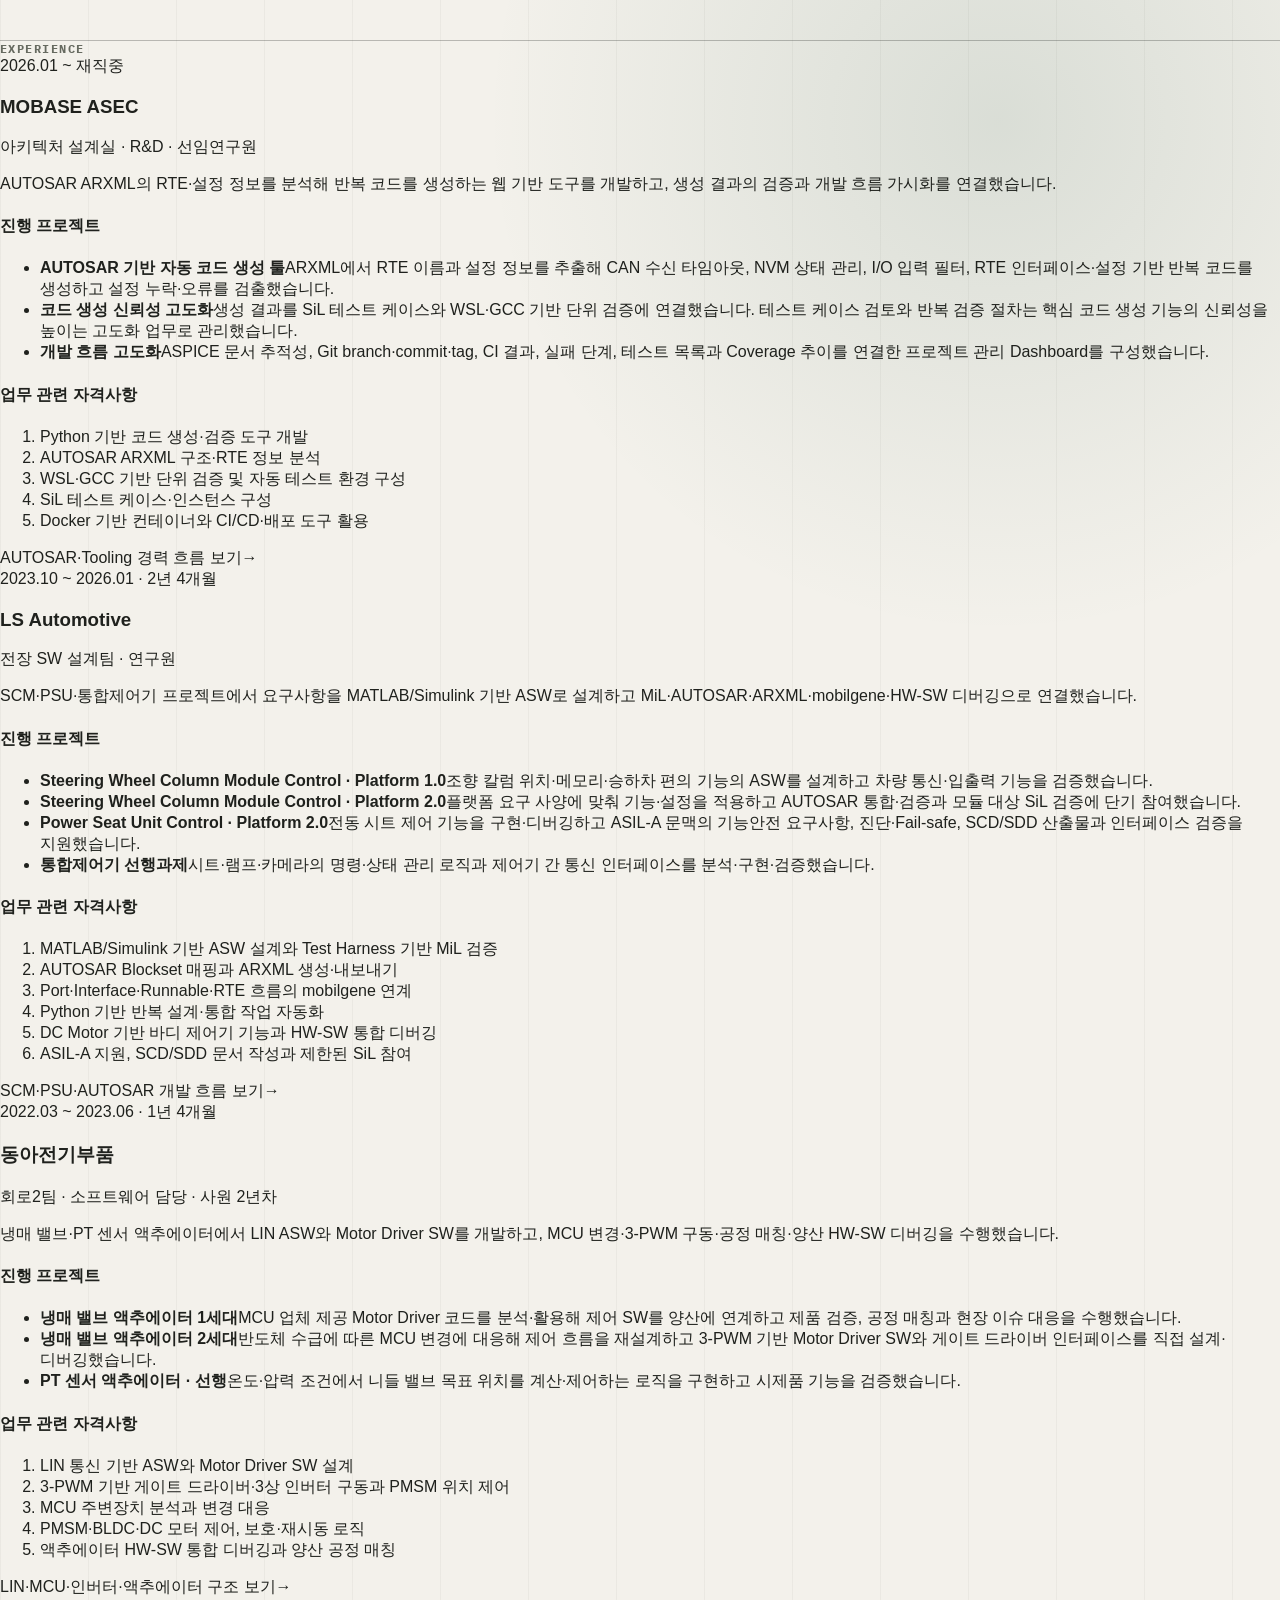
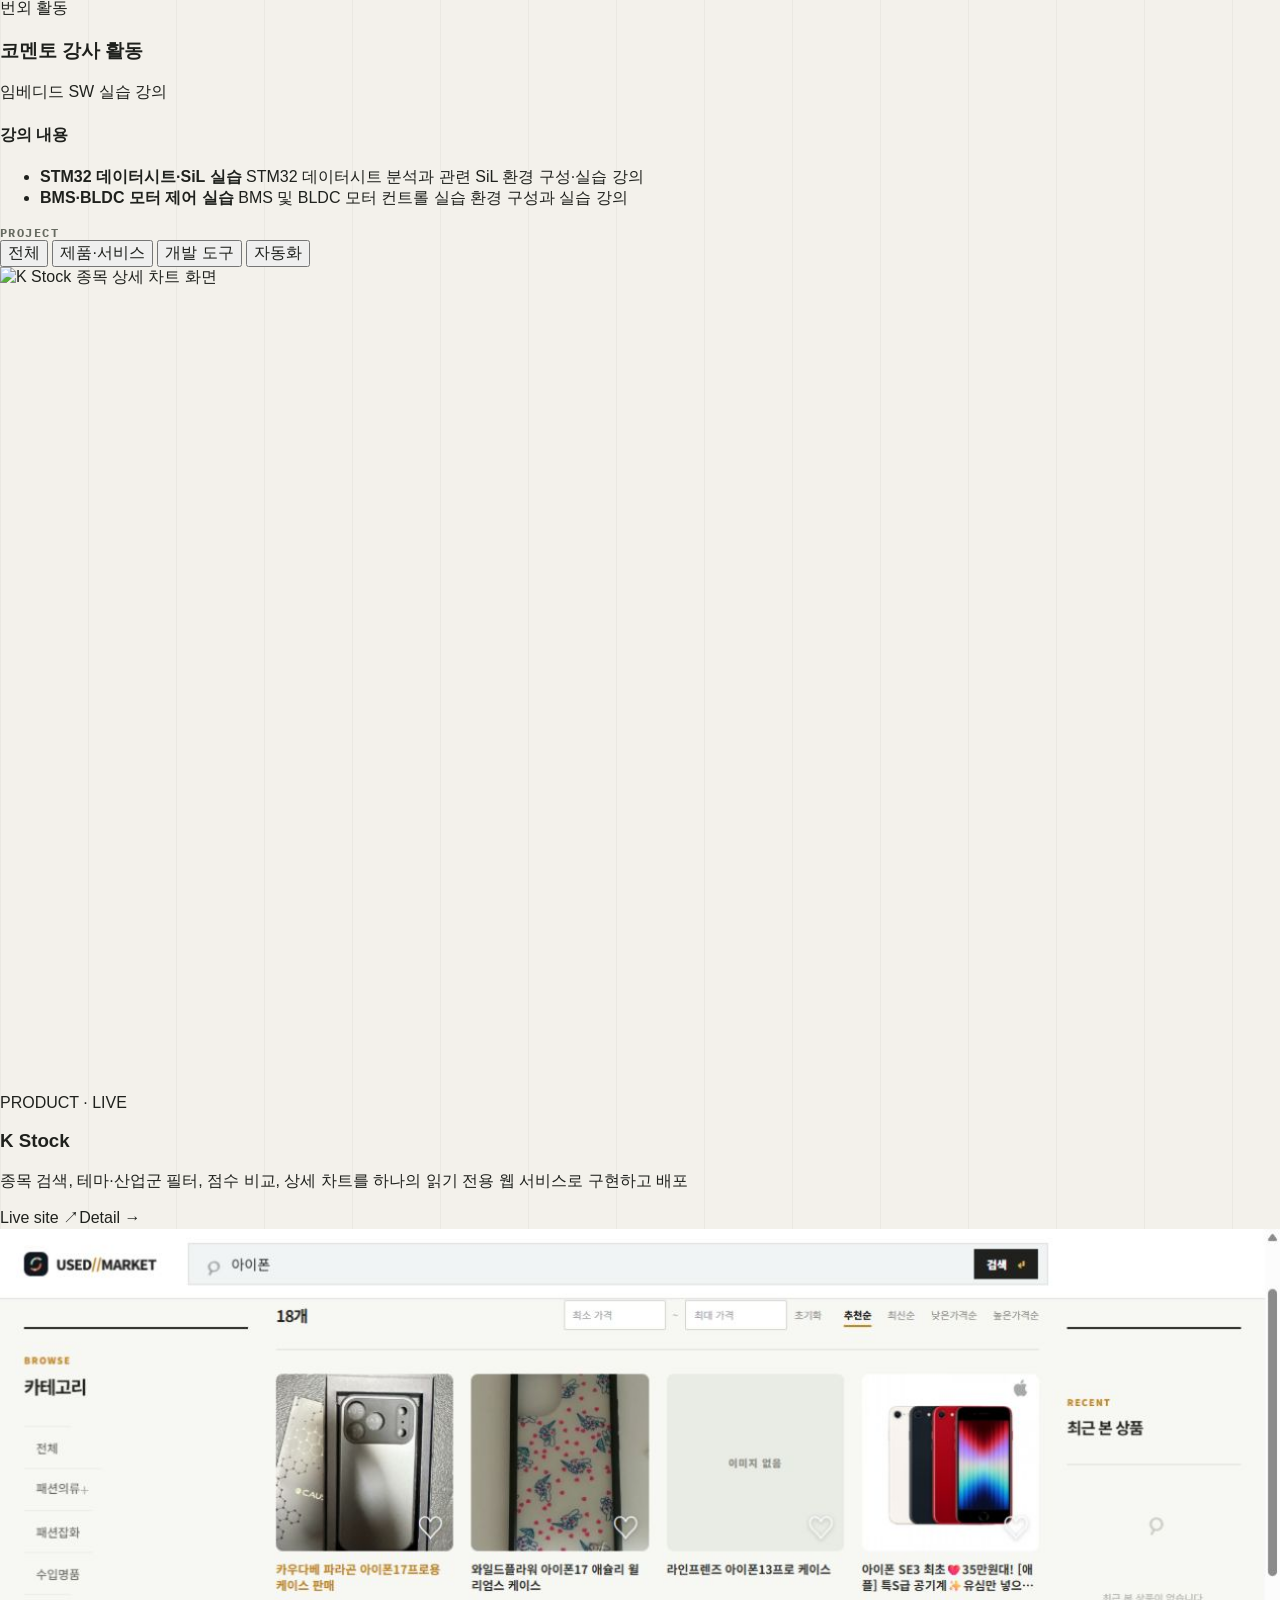
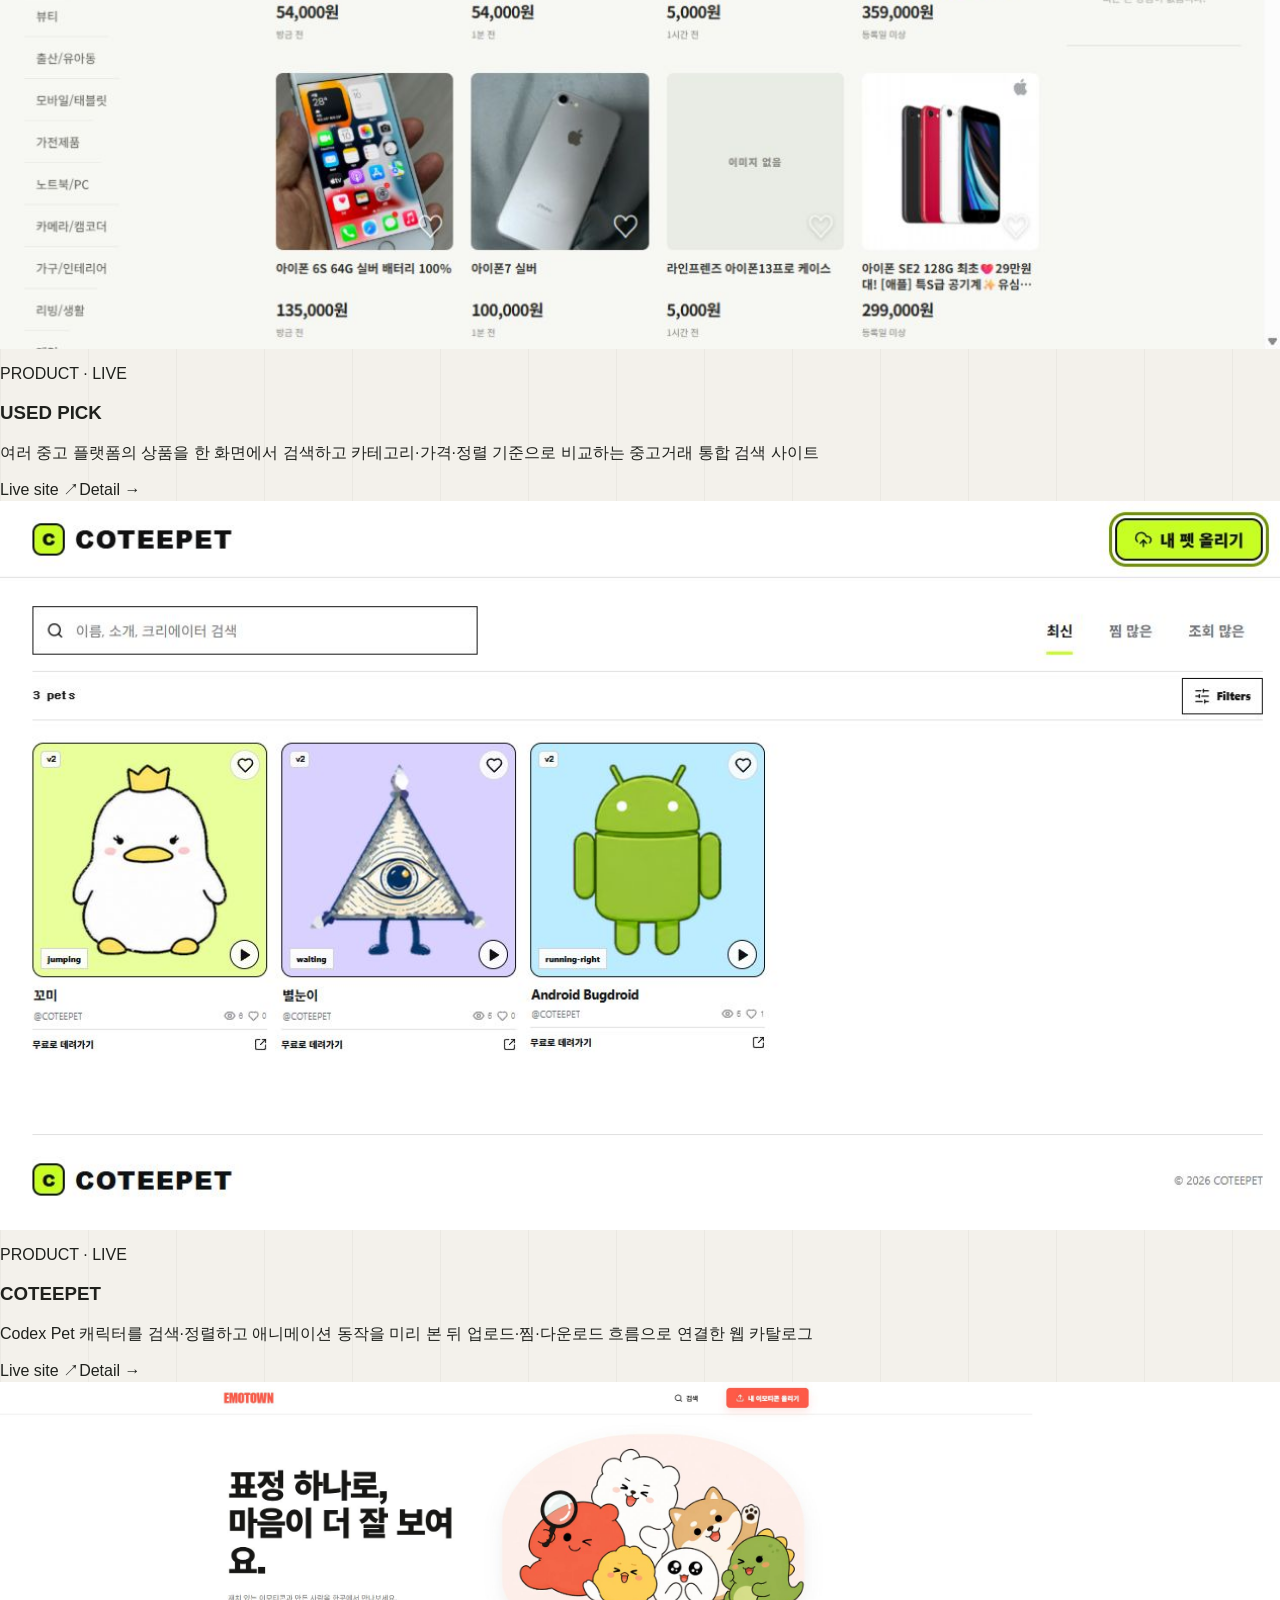
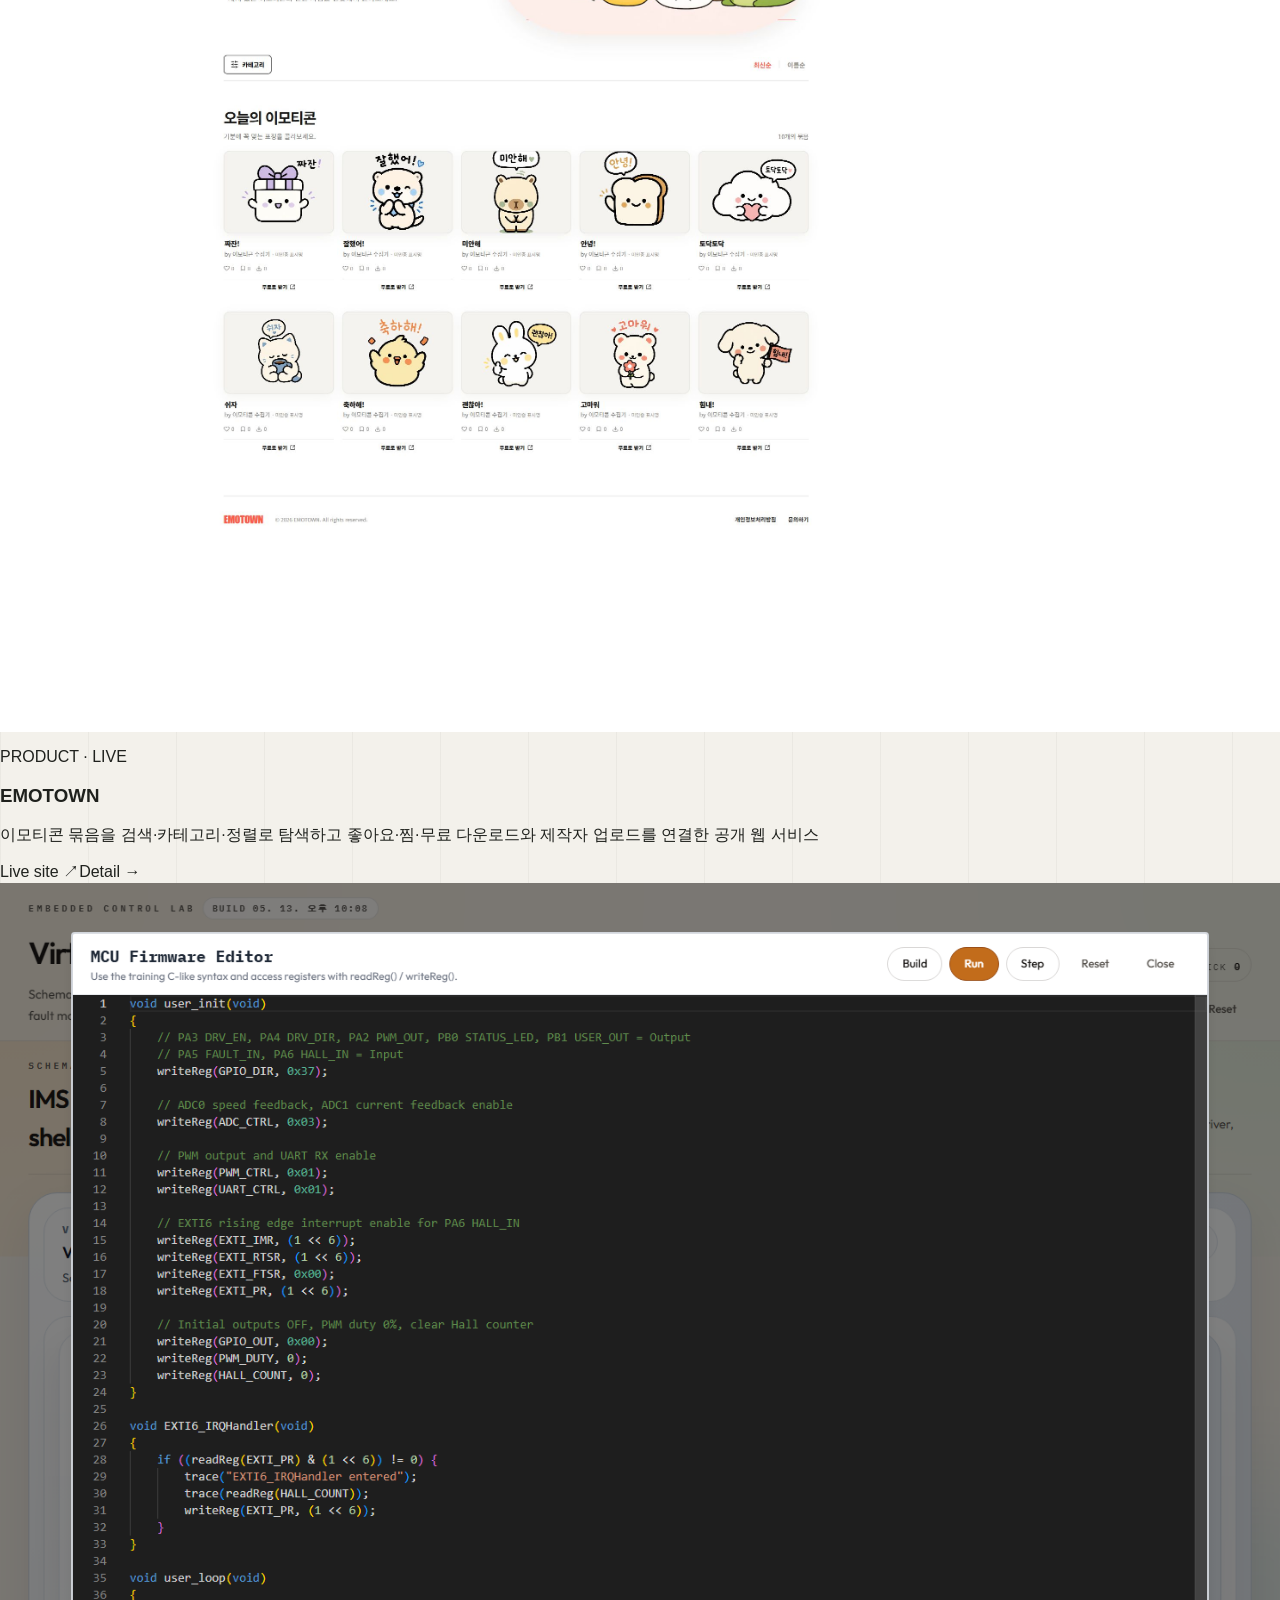
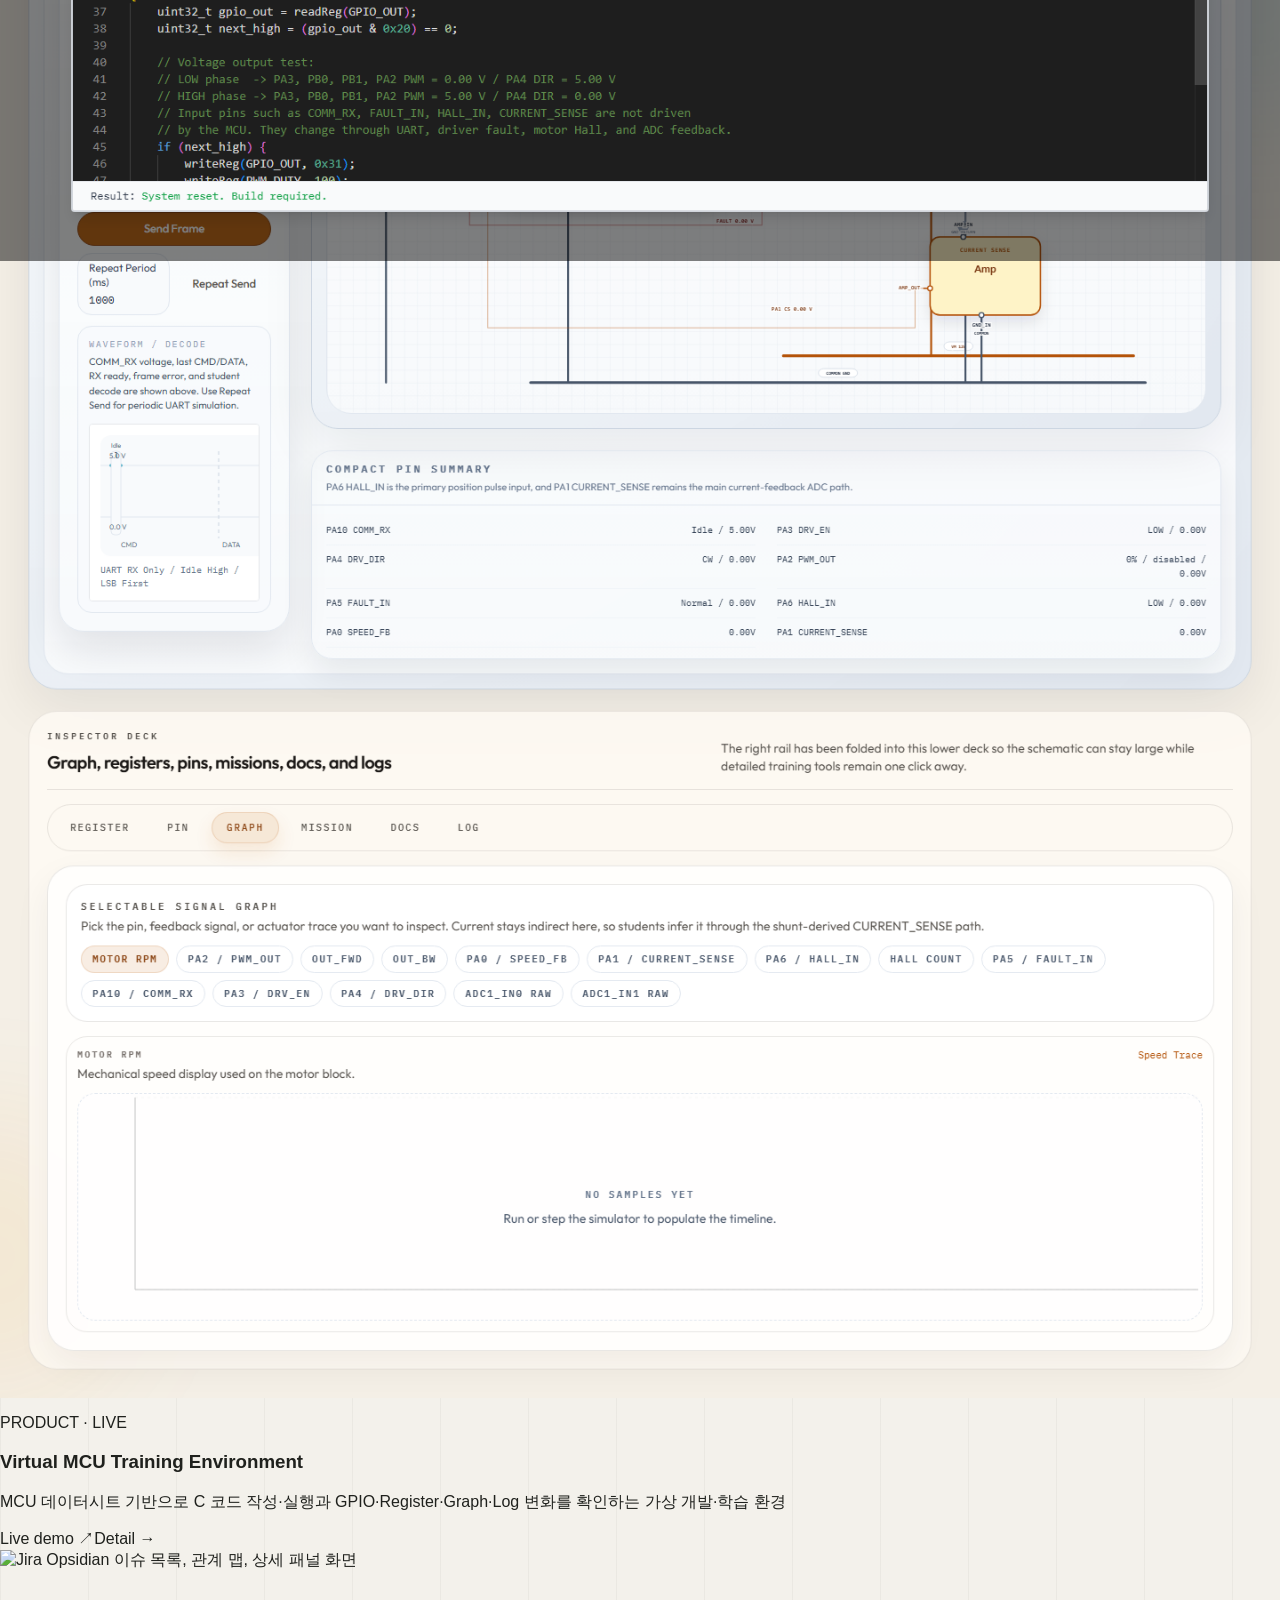
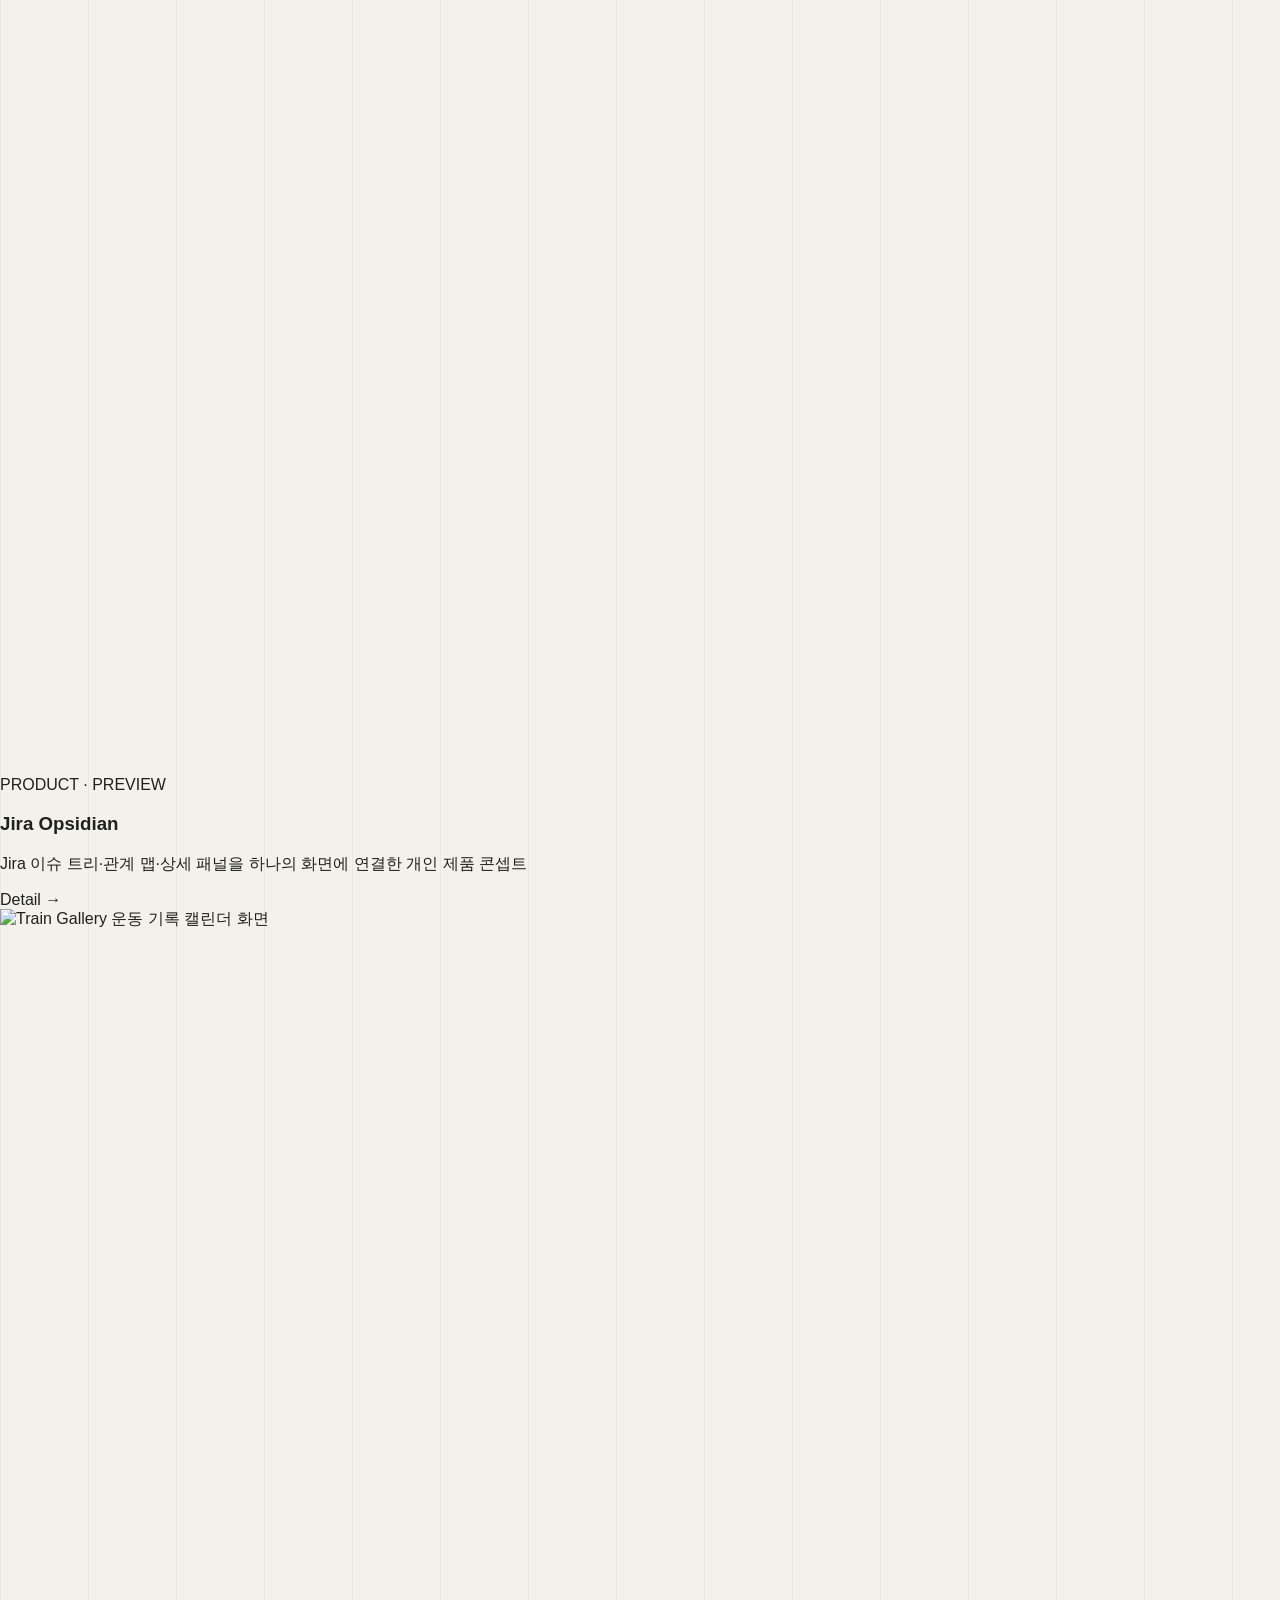
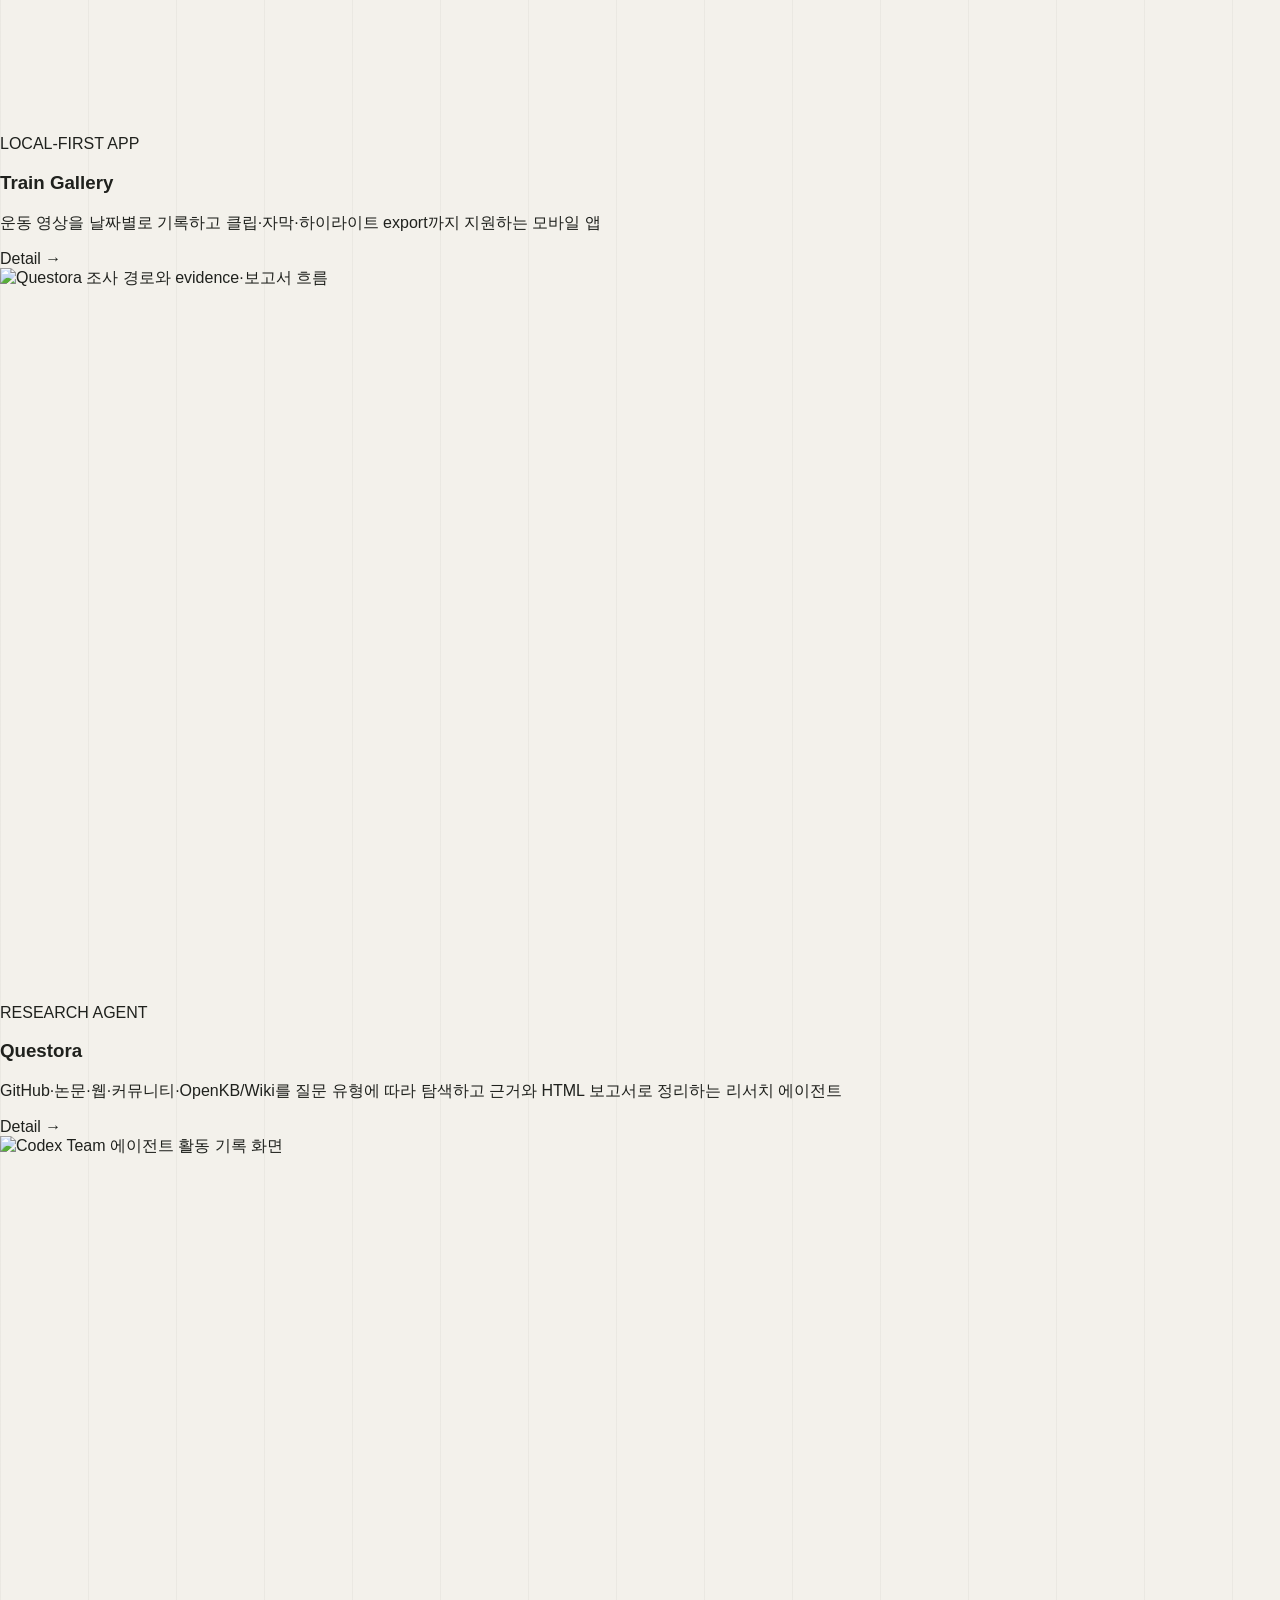
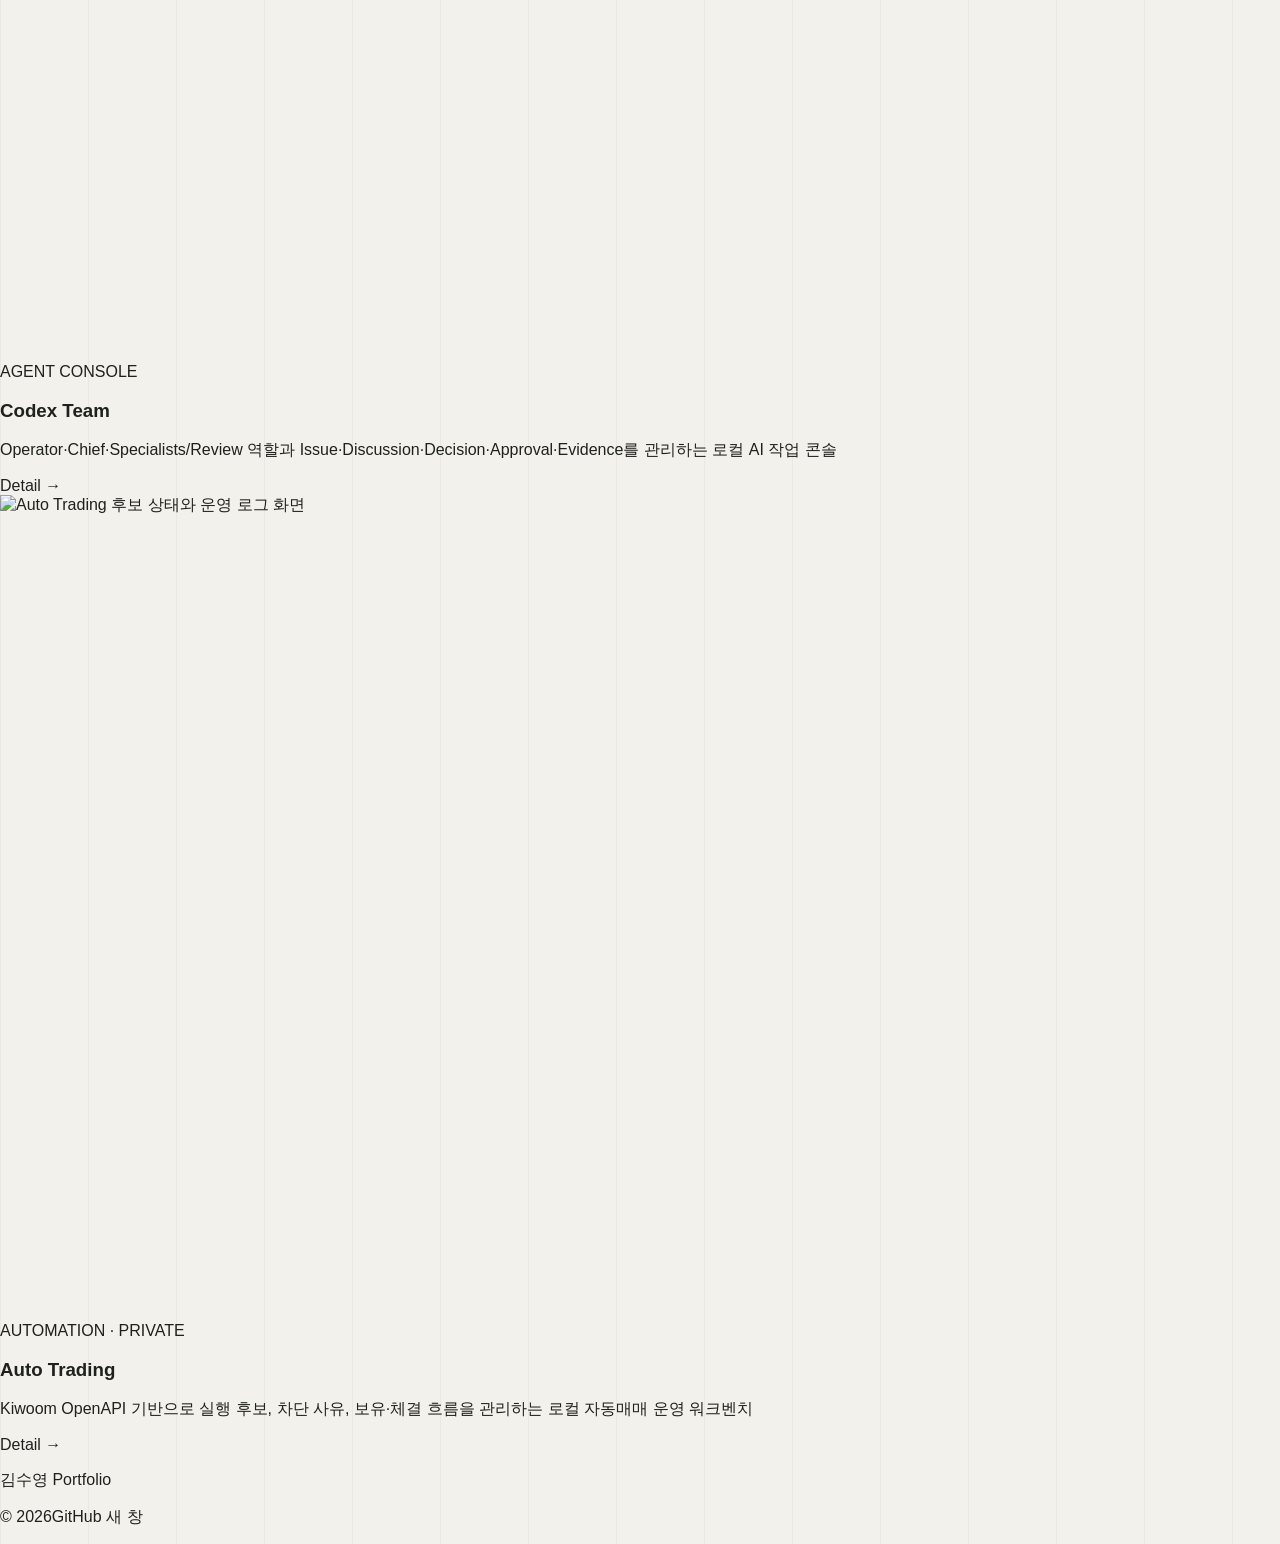
==== commit 57116628: "Add EMOTOWN portfolio case study" ====
--- a/index.html
+++ b/index.html
@@ -568,6 +568,38 @@
               </div>
             </article>
 
+            <article class="project-card" data-project-category="product" data-career-project-id="emotown">
+              <a
+                class="project-card-media"
+                href="./projects/emotown.html"
+                aria-label="EMOTOWN 상세 보기"
+              >
+                <img
+                  src="./assets/emotown_home_latest.png"
+                  width="2976"
+                  height="2209"
+                  alt="EMOTOWN 이모티콘 탐색 화면"
+                  loading="lazy"
+                />
+              </a>
+              <div class="project-card-body">
+                <p class="project-card-meta">PRODUCT · LIVE</p>
+                <h3>EMOTOWN</h3>
+                <p>
+                  이모티콘 묶음을 찾고 반응·찜·다운로드하며 제작자 업로드까지
+                  이어지는 공개 웹 서비스입니다.
+                </p>
+                <div class="project-card-actions">
+                  <a
+                    href="https://emotown.com/"
+                    target="_blank"
+                    rel="noopener noreferrer"
+                    >Live site ↗</a
+                  ><a href="./projects/emotown.html">Detail →</a>
+                </div>
+              </div>
+            </article>
+
             <article class="project-card" data-project-category="product" data-career-project-id="virtual-mcu">
               <a
                 class="project-card-media"
